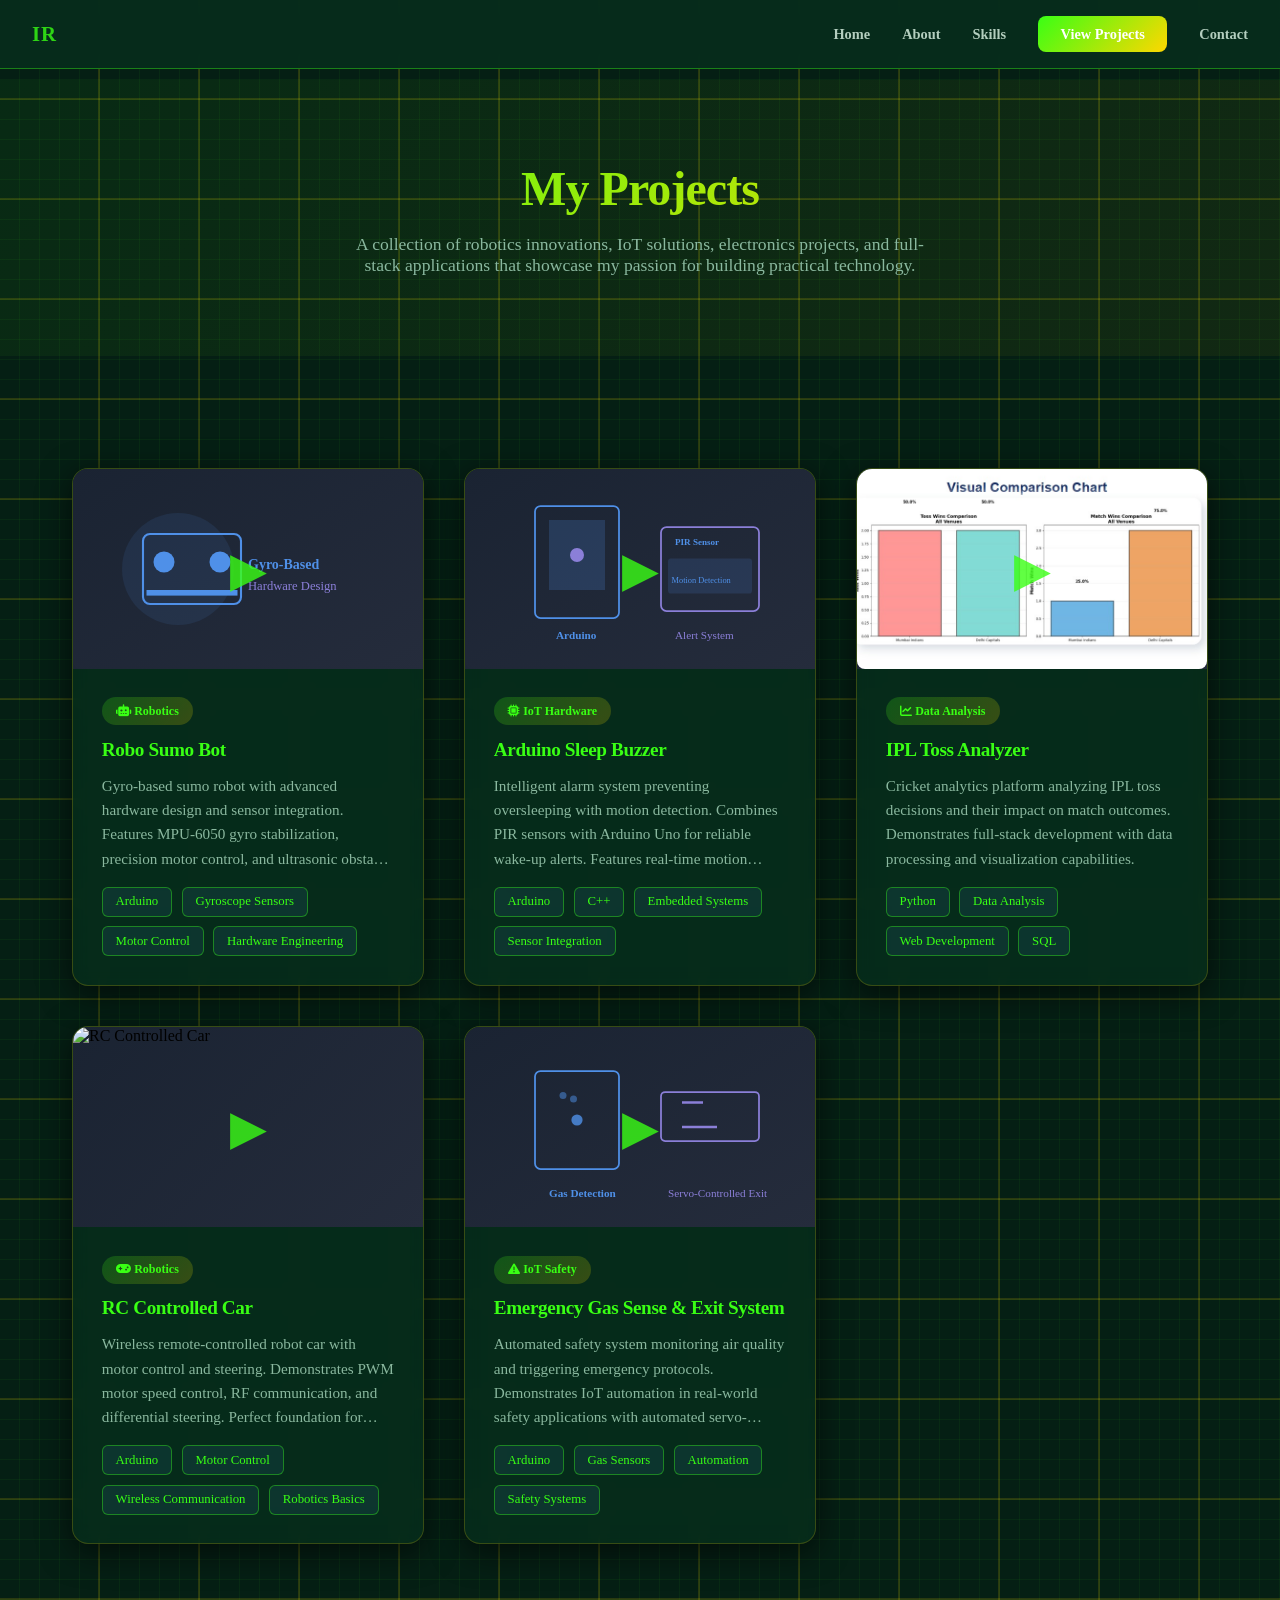
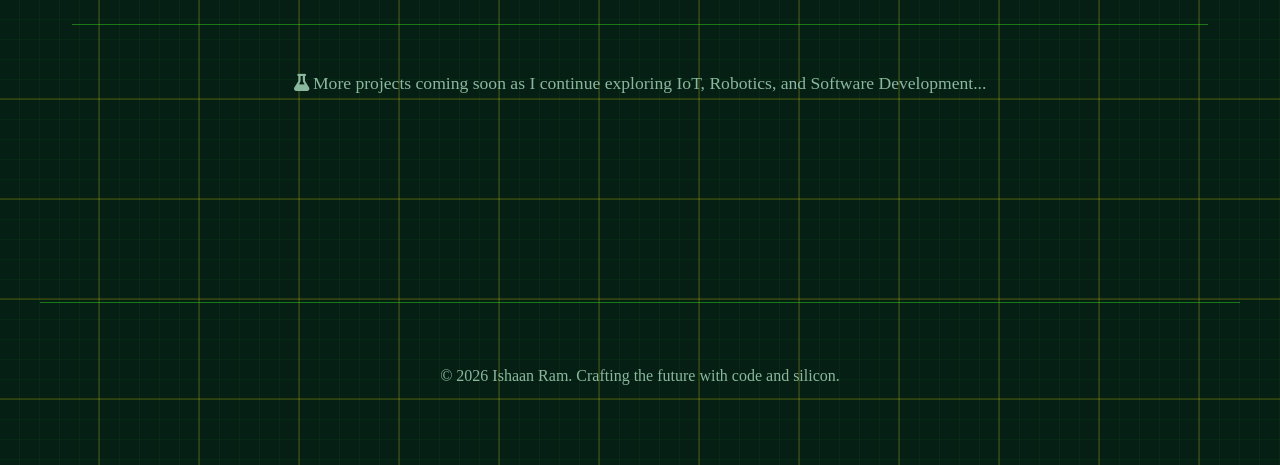
==== projects.html @ 1747445f "Update portfolio theme and skills section" ====
<!DOCTYPE html>
<html lang="en">

<head>
  <meta charset="UTF-8">
  <meta name="viewport" content="width=device-width, initial-scale=1.0">
  <title>Projects | Ishaan Ram</title>
  <link rel="stylesheet" href="style.css?v=7">
  <link rel="stylesheet" href="https://cdnjs.cloudflare.com/ajax/libs/font-awesome/6.4.0/css/all.min.css">
  <style>
    .projects-page-hero {
      text-align: center;
      padding: 5rem 2rem;
      background: linear-gradient(135deg, rgba(var(--accent-blue-rgb), 0.05), rgba(var(--accent-violet-rgb), 0.05));
      margin-top: 5rem;
    }

    .projects-page-hero h1 {
      font-size: 3rem;
      margin-bottom: 1rem;
      background: linear-gradient(135deg, var(--accent-blue), var(--accent-violet));
      -webkit-background-clip: text;
      -webkit-text-fill-color: transparent;
      background-clip: text;
    }

    .projects-page-hero p {
      font-size: 1.1rem;
      color: var(--text-secondary);
      max-width: 600px;
      margin: 0 auto;
    }

    .projects-section {
      padding: 4rem 2rem;
    }

    .projects-container {
      max-width: 1200px;
      margin: 0 auto;
    }

    .projects-grid {
      display: grid;
      grid-template-columns: repeat(auto-fit, minmax(320px, 1fr));
      gap: 2.5rem;
      margin-top: 3rem;
    }

    .project-card {
      padding: 0;
      overflow: hidden;
      display: flex;
      flex-direction: column;
      height: 100%;
      cursor: pointer;
      position: relative;
    }

    .project-card:hover {
      transform: translateY(-8px);
    }

    .project-media {
      width: 100%;
      height: 200px;
      background: linear-gradient(135deg, #1a2332, #252c3c);
      display: flex;
      align-items: center;
      justify-content: center;
      overflow: hidden;
      position: relative;
    }

    .project-media img {
      width: 100%;
      height: 100%;
      object-fit: cover;
    }

    .project-media video {
      width: 100%;
      height: 100%;
      object-fit: cover;
    }

    .project-overlay {
      position: absolute;
      top: 0;
      left: 0;
      right: 0;
      bottom: 0;
      background: rgba(0, 0, 0, 0.3);
      display: flex;
      align-items: center;
      justify-content: center;
      opacity: 0;
      transition: opacity 0.3s ease;
    }

    .project-card:hover .project-overlay {
      opacity: 1;
    }

    .project-overlay-text {
      color: white;
      font-weight: 600;
      display: flex;
      align-items: center;
      gap: 0.5rem;
      font-size: 0.9rem;
    }

    .project-info {
      padding: 1.8rem;
      flex: 1;
      display: flex;
      flex-direction: column;
    }

    .project-category {
      display: inline-block;
      background: linear-gradient(135deg, rgba(var(--accent-blue-rgb), 0.2), rgba(var(--accent-violet-rgb), 0.2));
      padding: 0.4rem 0.9rem;
      border-radius: 20px;
      font-size: 0.75rem;
      color: var(--accent-blue);
      margin-bottom: 0.8rem;
      font-weight: 600;
      width: fit-content;
    }

    .project-info h3 {
      color: var(--accent-blue);
      margin-bottom: 0.8rem;
      font-size: 1.2rem;
    }

    .project-description {
      flex: 1;
      margin-bottom: 1rem;
      color: var(--text-secondary);
      line-height: 1.6;
      font-size: 0.95rem;
      display: -webkit-box;
      -webkit-line-clamp: 4;
      -webkit-box-orient: vertical;
      overflow: hidden;
    }

    .skills-tags {
      display: flex;
      flex-wrap: wrap;
      gap: 0.6rem;
      margin-top: auto;
    }

    .skill-tag {
      background: rgba(79, 144, 232, 0.1);
      border: 1px solid var(--border-color);
      color: var(--accent-blue);
      padding: 0.4rem 0.8rem;
      border-radius: 6px;
      font-size: 0.8rem;
      font-weight: 500;
    }

    /* Modal Styles */
    .modal {
      display: none;
      position: fixed;
      z-index: 2000;
      left: 0;
      top: 0;
      width: 100%;
      height: 100%;
      background: rgba(0, 0, 0, 0.7);
      backdrop-filter: blur(5px);
      animation: fadeIn 0.3s ease;
    }

    .modal.active {
      display: flex;
      align-items: center;
      justify-content: center;
    }

    .modal-content {
      background: var(--card-bg);
      border: 1px solid var(--border-color);
      border-radius: 16px;
      max-width: 900px;
      max-height: 90vh;
      overflow-y: auto;
      width: 90%;
      padding: 2rem;
      position: relative;
      box-shadow: var(--shadow);
      animation: slideUp 0.3s ease;
    }

    .modal-close {
      position: absolute;
      top: 1.5rem;
      right: 1.5rem;
      background: rgba(79, 144, 232, 0.2);
      border: none;
      color: var(--accent-blue);
      font-size: 1.5rem;
      cursor: pointer;
      width: 40px;
      height: 40px;
      border-radius: 8px;
      display: flex;
      align-items: center;
      justify-content: center;
      transition: var(--transition);
    }

    .modal-close:hover {
      background: rgba(79, 144, 232, 0.4);
    }

    .modal-header {
      display: flex;
      align-items: center;
      gap: 1.5rem;
      margin-bottom: 2rem;
    }

    .modal-header-image {
      width: 120px;
      height: 120px;
      border-radius: 12px;
      overflow: hidden;
      flex-shrink: 0;
    }

    .modal-header-image img {
      width: 100%;
      height: 100%;
      object-fit: cover;
    }

    .modal-header-info h2 {
      margin: 0 0 0.5rem 0;
      font-size: 1.8rem;
    }

    .modal-category-full {
      display: inline-block;
      background: linear-gradient(135deg, rgba(var(--accent-blue-rgb), 0.3), rgba(var(--accent-violet-rgb), 0.3));
      padding: 0.5rem 1rem;
      border-radius: 20px;
      font-size: 0.85rem;
      color: var(--accent-blue);
      margin-bottom: 0.5rem;
      font-weight: 600;
    }

    .modal-details {
      margin-bottom: 2rem;
    }

    .modal-details h3 {
      color: var(--accent-blue);
      margin-bottom: 1rem;
      font-size: 1.2rem;
    }

    .modal-details p {
      line-height: 1.8;
      margin-bottom: 1rem;
    }

    .modal-features {
      background: rgba(79, 144, 232, 0.05);
      padding: 1.5rem;
      border-radius: 10px;
      border-left: 4px solid var(--accent-blue);
      margin-bottom: 1.5rem;
    }

    .modal-features h4 {
      color: var(--accent-blue);
      margin-bottom: 0.8rem;
      font-size: 1rem;
    }

    .modal-features ul {
      list-style: none;
      color: var(--text-secondary);
    }

    .modal-features li {
      padding: 0.4rem 0;
      display: flex;
      align-items: center;
      gap: 0.6rem;
    }

    .modal-features li:before {
      content: "▸";
      color: var(--accent-blue);
      font-weight: bold;
    }

    .modal-skills-full {
      display: flex;
      flex-wrap: wrap;
      gap: 0.8rem;
    }

    .skill-badge {
      background: linear-gradient(135deg, rgba(79, 144, 232, 0.15), rgba(139, 127, 216, 0.15));
      border: 1px solid var(--accent-blue);
      color: var(--accent-blue);
      padding: 0.6rem 1.2rem;
      border-radius: 20px;
      font-size: 0.9rem;
      font-weight: 600;
    }

    .modal-links {
      display: flex;
      gap: 1rem;
      flex-wrap: wrap;
      margin-top: 1.5rem;
    }

    .modal-link-btn {
      display: inline-flex;
      align-items: center;
      gap: 0.6rem;
      background: linear-gradient(135deg, var(--accent-blue), var(--accent-violet));
      color: white;
      padding: 0.8rem 1.6rem;
      border-radius: 8px;
      text-decoration: none;
      font-weight: 600;
      transition: var(--transition);
      border: none;
      cursor: pointer;
    }

    .modal-link-btn:hover {
      transform: translateY(-2px);
      box-shadow: 0 6px 25px rgba(79, 144, 232, 0.35);
    }

    .modal-link-btn.secondary {
      background: transparent;
      border: 2px solid var(--accent-blue);
      color: var(--accent-blue);
    }

    @keyframes fadeIn {
      from {
        opacity: 0;
      }

      to {
        opacity: 1;
      }
    }

    @keyframes slideUp {
      from {
        opacity: 0;
        transform: translateY(50px);
      }

      to {
        opacity: 1;
        transform: translateY(0);
      }
    }

    @media (max-width: 768px) {
      .projects-page-hero h1 {
        font-size: 2rem;
      }

      .projects-grid {
        grid-template-columns: 1fr;
      }

      .project-media {
        height: 180px;
      }

      .modal-content {
        width: 95%;
        padding: 1.5rem;
      }

      .modal-header {
        flex-direction: column;
        text-align: center;
      }

      .modal-header-image {
        width: 100px;
        height: 100px;
      }
    }
  </style>
</head>

<body>
  <nav>
    <a href="index.html" class="nav-logo">IR</a>
    <div class="nav-links">
      <a href="index.html">Home</a>
      <a href="index.html#about-me">About</a>
      <a href="index.html#education-skills">Skills</a>
      <a href="projects.html" class="nav-projects-btn">View Projects</a>
      <a href="index.html#contact">Contact</a>
    </div>
  </nav>

  <!-- Projects Hero Section -->
  <div class="projects-page-hero">
    <h1>My Projects</h1>
    <p>A collection of robotics innovations, IoT solutions, electronics projects, and full-stack applications that
      showcase
      my passion for building practical technology.</p>
  </div>

  <!-- Main Projects Section -->
  <section class="projects-section">
    <div class="projects-container">
      <div class="projects-grid">
        <!-- Project 1: Robo Sumo Bot -->
        <div class="card project-card" onclick="openModal(0)">
          <div class="project-media">
            <img
              src="data:image/svg+xml,%3Csvg xmlns='http://www.w3.org/2000/svg' viewBox='0 0 500 300'%3E%3Cdefs%3E%3ClinearGradient id='grad1' x1='0%25' y1='0%25' x2='100%25' y2='100%25'%3E%3Cstop offset='0%25' style='stop-color:%231a2332;stop-opacity:1' /%3E%3Cstop offset='100%25' style='stop-color:%23252c3c;stop-opacity:1' /%3E%3C/linearGradient%3E%3C/defs%3E%3Crect width='500' height='300' fill='url(%23grad1)'/%3E%3Ccircle cx='150' cy='150' r='80' fill='%234f90e8' opacity='0.1'/%3E%3Crect x='100' y='100' width='140' height='100' fill='none' stroke='%234f90e8' stroke-width='3' rx='10'/%3E%3Ccircle cx='130' cy='140' r='15' fill='%234f90e8'/%3E%3Ccircle cx='210' cy='140' r='15' fill='%234f90e8'/%3E%3Crect x='105' y='180' width='130' height='8' fill='%234f90e8'/%3E%3Ctext x='250' y='150' font-size='20' fill='%234f90e8' font-weight='bold'%3EGyro-Based%3C/text%3E%3Ctext x='250' y='180' font-size='18' fill='%238b7fd8'%3EHardware Design%3C/text%3E%3C/svg%3E"
              alt="Robo Sumo Bot">
            <div class="project-overlay">
              <div class="project-overlay-text">
                <i class="fa-solid fa-click"></i> Click to see details
              </div>
            </div>
          </div>
          <div class="project-info">
            <span class="project-category"><i class="fa-solid fa-robot"></i> Robotics</span>
            <h3>Robo Sumo Bot</h3>
            <p class="project-description">Gyro-based sumo robot with advanced hardware design and sensor integration.
              Features MPU-6050 gyro stabilization, precision motor control, and ultrasonic obstacle detection for
              competitive
              sumo performance.</p>
            <div class="skills-tags">
              <span class="skill-tag">Arduino</span>
              <span class="skill-tag">Gyroscope Sensors</span>
              <span class="skill-tag">Motor Control</span>
              <span class="skill-tag">Hardware Engineering</span>
            </div>
          </div>
        </div>

        <!-- Project 2: Arduino Sleep Buzzer -->
        <div class="card project-card" onclick="openModal(1)">
          <div class="project-media">
            <img
              src="data:image/svg+xml,%3Csvg xmlns='http://www.w3.org/2000/svg' viewBox='0 0 500 300'%3E%3Cdefs%3E%3ClinearGradient id='grad3m' x1='0%25' y1='0%25' x2='100%25' y2='100%25'%3E%3Cstop offset='0%25' style='stop-color:%231a2332;stop-opacity:1' /%3E%3Cstop offset='100%25' style='stop-color:%23252c3c;stop-opacity:1' /%3E%3C/linearGradient%3E%3C/defs%3E%3Crect width='500' height='300' fill='url(%23grad3m)'/%3E%3Crect x='100' y='60' width='120' height='160' fill='none' stroke='%234f90e8' stroke-width='2.5' rx='8'/%3E%3Crect x='120' y='80' width='80' height='100' fill='%234f90e8' opacity='0.2'/%3E%3Ccircle cx='160' cy='130' r='10' fill='%238b7fd8'/%3E%3Crect x='280' y='90' width='140' height='120' fill='none' stroke='%238b7fd8' stroke-width='2.5' rx='8'/%3E%3Ctext x='300' y='115' font-size='13' fill='%234f90e8' font-weight='bold'%3EPIR Sensor%3C/text%3E%3Crect x='290' y='135' width='120' height='50' fill='%234f90e8' opacity='0.15' rx='4'/%3E%3Ctext x='295' y='170' font-size='12' fill='%234f90e8'%3EMotion Detection%3C/text%3E%3Ctext x='130' y='250' font-size='16' fill='%234f90e8' font-weight='bold'%3EArduino%3C/text%3E%3Ctext x='300' y='250' font-size='16' fill='%238b7fd8'%3EAlert System%3C/text%3E%3C/svg%3E"
              alt="Arduino Sleep Buzzer">
            <div class="project-overlay">
              <div class="project-overlay-text">
                <i class="fa-solid fa-click"></i> Click to see details
              </div>
            </div>
          </div>
          <div class="project-info">
            <span class="project-category"><i class="fa-solid fa-microchip"></i> IoT Hardware</span>
            <h3>Arduino Sleep Buzzer</h3>
            <p class="project-description">Intelligent alarm system preventing oversleeping with motion detection.
              Combines PIR sensors with Arduino Uno for reliable wake-up alerts. Features real-time motion sensing and
              multi-tone buzzer control.</p>
            <div class="skills-tags">
              <span class="skill-tag">Arduino</span>
              <span class="skill-tag">C++</span>
              <span class="skill-tag">Embedded Systems</span>
              <span class="skill-tag">Sensor Integration</span>
            </div>
          </div>
        </div>

        <!-- Project 3: IPL Toss Analyzer -->
        <div class="card project-card" onclick="openModal(2)">
          <div class="project-media">
            <img src="ipl  (3).jpeg" alt="IPL Toss Analyzer">
            <div class="project-overlay">
              <div class="project-overlay-text">
                <i class="fa-solid fa-click"></i> Click to see details
              </div>
            </div>
          </div>
          <div class="project-info">
            <span class="project-category"><i class="fa-solid fa-chart-line"></i> Data Analysis</span>
            <h3>IPL Toss Analyzer</h3>
            <p class="project-description">Cricket analytics platform analyzing IPL toss decisions and their impact on
              match
              outcomes.
              Demonstrates full-stack development with data processing and visualization capabilities.</p>
            <div class="skills-tags">
              <span class="skill-tag">Python</span>
              <span class="skill-tag">Data Analysis</span>
              <span class="skill-tag">Web Development</span>
              <span class="skill-tag">SQL</span>
            </div>
          </div>
        </div>

        <!-- Project 4: RC Controlled Car -->
        <div class="card project-card" onclick="openModal(3)">
          <div class="project-media">
            <img
              src="data:image/svg+xml,%3Csvg xmlns='http://www.w3.org/2000/svg' viewBox='0 0 500 300'%3E%3Cdefs%3E%3ClinearGradient id='grad4m' x1='0%25' y1='0%25' x2='100%25' y2='100%25'%3E%3Cstop offset='0%25' style='stop-color:%231a2332;stop-opacity:1' /%3E%3Cstop offset='100%25' style='stop-color:%23252c3c;stop-opacity:1' /%3E%3C/linearGradient%3E%3C/defs%3E%3Crect width='500' height='300' fill='url(%23grad4m)'/%3E%3Crect x='100' y='80' width='250' height='130' fill='none' stroke='%234f90e8' stroke-width='3' rx='12'/%3E%3Ccircle cx='150' cy='160' r='20' fill='%238b7fd8' opacity='0.7'/%3E%3Ccircle cx='280' cy='160' r='20' fill='%234f90e8' opacity='0.7'/%3E%3Crect x='125' y='105' width='150' height='40' fill='%234f90e8' opacity='0.2' rx='6'/%3E%3Cpath d='M 175 40 L 185 60 L 165 60 Z' fill='%234f90e8'/%3E%3Ctext x='110' y='250' font-size='18' fill='%234f90e8' font-weight='bold'%3EMotor Control%3C/text%3E%3Ctext x='280' y='250' font-size='18' fill='%238b7fd8'%3E%26 Steering%3C/text%3E%3C/svg%3E"
              alt="RC Controlled Car">
            <div class="project-overlay">
              <div class="project-overlay-text">
                <i class="fa-solid fa-click"></i> Click to see details
              </div>
            </div>
          </div>
          <div class="project-info">
            <span class="project-category"><i class="fa-solid fa-gamepad"></i> Robotics</span>
            <h3>RC Controlled Car</h3>
            <p class="project-description">Wireless remote-controlled robot car with motor control and steering.
              Demonstrates PWM motor speed control, RF communication, and differential steering. Perfect foundation for
              robotics learning and experimentation.</p>
            <div class="skills-tags">
              <span class="skill-tag">Arduino</span>
              <span class="skill-tag">Motor Control</span>
              <span class="skill-tag">Wireless Communication</span>
              <span class="skill-tag">Robotics Basics</span>
            </div>
          </div>
        </div>

        <!-- Project 5: Emergency Gas Sense & Exit System -->
        <div class="card project-card" onclick="openModal(4)">
          <div class="project-media">
            <img
              src="data:image/svg+xml,%3Csvg xmlns='http://www.w3.org/2000/svg' viewBox='0 0 500 300'%3E%3Cdefs%3E%3ClinearGradient id='grad5m' x1='0%25' y1='0%25' x2='100%25' y2='100%25'%3E%3Cstop offset='0%25' style='stop-color:%231a2332;stop-opacity:1' /%3E%3Cstop offset='100%25' style='stop-color:%23252c3c;stop-opacity:1' /%3E%3C/linearGradient%3E%3C/defs%3E%3Crect width='500' height='300' fill='url(%23grad5m)'/%3E%3Crect x='100' y='70' width='120' height='140' fill='none' stroke='%234f90e8' stroke-width='2.5' rx='8'/%3E%3Ccircle cx='160' cy='140' r='8' fill='%234f90e8' opacity='0.8'/%3E%3Ccircle cx='140' cy='105' r='5' fill='%234f90e8' opacity='0.5'/%3E%3Ccircle cx='155' cy='110' r='5' fill='%234f90e8' opacity='0.5'/%3E%3Crect x='280' y='100' width='140' height='70' fill='none' stroke='%238b7fd8' stroke-width='2.5' rx='6'/%3E%3Cline x1='310' y1='115' x2='340' y2='115' stroke='%238b7fd8' stroke-width='3.5'/%3E%3Cline x1='310' y1='150' x2='360' y2='150' stroke='%238b7fd8' stroke-width='3.5'/%3E%3Ctext x='120' y='250' font-size='16' fill='%234f90e8' font-weight='bold'%3EGas Detection%3C/text%3E%3Ctext x='290' y='250' font-size='16' fill='%238b7fd8'%3EServo-Controlled Exit%3C/text%3E%3C/svg%3E"
              alt="Emergency Gas Sense & Exit System">
            <div class="project-overlay">
              <div class="project-overlay-text">
                <i class="fa-solid fa-click"></i> Click to see details
              </div>
            </div>
          </div>
          <div class="project-info">
            <span class="project-category"><i class="fa-solid fa-triangle-exclamation"></i> IoT Safety</span>
            <h3>Emergency Gas Sense & Exit System</h3>
            <p class="project-description">Automated safety system monitoring air quality and triggering emergency
              protocols.
              Demonstrates IoT automation in real-world safety applications with automated servo-controlled emergency
              exits.
            </p>
            <div class="skills-tags">
              <span class="skill-tag">Arduino</span>
              <span class="skill-tag">Gas Sensors</span>
              <span class="skill-tag">Automation</span>
              <span class="skill-tag">Safety Systems</span>
            </div>
          </div>
        </div>
      </div>

      <!-- More Projects Coming Soon -->
      <div style="text-align: center; margin-top: 5rem; padding: 3rem; border-top: 1px solid var(--border-color);">
        <p style="color: var(--text-secondary); font-size: 1.1rem;">
          <i class="fa-solid fa-flask"></i> More projects coming soon as I continue exploring IoT, Robotics, and
          Software
          Development...
        </p>
      </div>
    </div>
  </section>

  <!-- Project Details Modal -->
  <div id="projectModal" class="modal">
    <div class="modal-content">
      <button class="modal-close" onclick="closeModal()">&times;</button>
      <div id="modalBody"></div>
    </div>
  </div>

  <!-- Footer -->
  <footer>
    <p>&copy; 2026 Ishaan Ram. Crafting the future with code and silicon.</p>
  </footer>

  <script>
    const projectsData = [
      {
        id: 0,
        title: "Robo Sumo Bot",
        category: "Advanced Robotics - Hardware Design",
        image: "robosumo.mp4",
        previewImage: "data:image/svg+xml,%3Csvg xmlns='http://www.w3.org/2000/svg' viewBox='0 0 500 300'%3E%3Cdefs%3E%3ClinearGradient id='grad1' x1='0%25' y1='0%25' x2='100%25' y2='100%25'%3E%3Cstop offset='0%25' style='stop-color:%231a2332;stop-opacity:1' /%3E%3Cstop offset='100%25' style='stop-color:%23252c3c;stop-opacity:1' /%3E%3C/linearGradient%3E%3C/defs%3E%3Crect width='500' height='300' fill='url(%23grad1)'/%3E%3Ccircle cx='150' cy='150' r='80' fill='%234f90e8' opacity='0.1'/%3E%3Crect x='100' y='100' width='140' height='100' fill='none' stroke='%234f90e8' stroke-width='3' rx='10'/%3E%3Ccircle cx='130' cy='140' r='15' fill='%234f90e8'/%3E%3Ccircle cx='210' cy='140' r='15' fill='%234f90e8'/%3E%3Crect x='105' y='180' width='130' height='8' fill='%234f90e8'/%3E%3Ctext x='250' y='150' font-size='20' fill='%234f90e8' font-weight='bold'%3EGyro-Based%3C/text%3E%3Ctext x='250' y='180' font-size='18' fill='%238b7fd8'%3EHardware Design%3C/text%3E%3C/svg%3E",
        shortDesc: "Gyro-based sumo robot with advanced hardware design and sensor integration.",
        longDesc: "A specialized robotics hardware project featuring a gyroscope-stabilized sumo-style fighting robot. This advanced hardware design focuses on balance, structural integrity, and sensor integration for autonomous competitive sumo performance. The project demonstrates expertise in mechanical design, sensor calibration, and robotics hardware engineering.",
        details: [
          "Gyroscope-Based Stabilization: Uses MPU-6050 gyro sensor for real-time balance and orientation control",
          "Advanced Motor Control: Precision motor drivers for synchronized movement with gyro feedback",
          "Sensor Integration: Ultrasonic and infrared sensors for obstacle detection and opponent tracking",
          "Mechanical Design: Custom-built chassis optimized for sumo arena performance and durability"
        ],
        skills: ["Arduino", "Gyroscope Sensors", "Motor Control", "Mechanical Design", "Hardware Engineering", "Sensor Calibration", "Robotics"],
        github: "https://github.com/Ishaan2008-op/hardware-miniprojects",
        techStack: "Arduino • MPU-6050 Gyro • DC Motors • Custom Chassis • Sensor Suite"
      },
      {
        id: 1,
        title: "Arduino Sleep Buzzer",
        category: "IoT Hardware & Embedded Systems",
        image: "buzzer.mp4",
        previewImage: "data:image/svg+xml,%3Csvg xmlns='http://www.w3.org/2000/svg' viewBox='0 0 500 300'%3E%3Cdefs%3E%3ClinearGradient id='grad3m' x1='0%25' y1='0%25' x2='100%25' y2='100%25'%3E%3Cstop offset='0%25' style='stop-color:%231a2332;stop-opacity:1' /%3E%3Cstop offset='100%25' style='stop-color:%23252c3c;stop-opacity:1' /%3E%3C/linearGradient%3E%3C/defs%3E%3Crect width='500' height='300' fill='url(%23grad3m)'/%3E%3Crect x='100' y='60' width='120' height='160' fill='none' stroke='%234f90e8' stroke-width='2.5' rx='8'/%3E%3Crect x='120' y='80' width='80' height='100' fill='%234f90e8' opacity='0.2'/%3E%3Ccircle cx='160' cy='130' r='10' fill='%238b7fd8'/%3E%3Crect x='280' y='90' width='140' height='120' fill='none' stroke='%238b7fd8' stroke-width='2.5' rx='8'/%3E%3Ctext x='300' y='115' font-size='13' fill='%234f90e8' font-weight='bold'%3EPIR Sensor%3C/text%3E%3Crect x='290' y='135' width='120' height='50' fill='%234f90e8' opacity='0.15' rx='4'/%3E%3Ctext x='295' y='170' font-size='12' fill='%234f90e8'%3EMotion Detection%3C/text%3E%3Ctext x='130' y='250' font-size='16' fill='%234f90e8' font-weight='bold'%3EArduino%3C/text%3E%3Ctext x='300' y='250' font-size='16' fill='%238b7fd8'%3EAlert System%3C/text%3E%3C/svg%3E",
        shortDesc: "Intelligent alarm system preventing oversleeping with motion detection.",
        longDesc: "An innovative IoT project combining Arduino microcontrollers with motion sensors to create an intelligent alarm system. The device automatically triggers alerts when motion is detected, preventing accidental oversleeping with reliable hardware integration.",
        details: [
          "PIR Motion Sensor Integration: Detects body movement to trigger alarm mechanisms",
          "Arduino Uno Programming: Complete firmware in C++ for sensor polling and response logic",
          "Active Buzzer Control: Multi-tone alert system with adjustable frequency and duration",
          "Real-Time Response: Instant triggering with minimal latency for reliable wake-up alerts"
        ],
        skills: ["Arduino", "C++", "Embedded Systems", "Sensor Integration", "Hardware Programming", "IoT Concepts", "Circuit Design"],
        github: "https://github.com/Ishaan2008-op/hardware-miniprojects",
        techStack: "Arduino Uno • PIR Sensors • Active Buzzer • Wiring Diagrams"
      },
      {
        id: 2,
        title: "IPL Toss Analyzer",
        category: "Data Analysis & Full-Stack",
        image: "ipl  (3).jpeg",
        previewImage: "ipl  (3).jpeg",
        shortDesc: "Cricket analytics platform analyzing IPL toss decisions and their impact on match outcomes.",
        longDesc: "A full-stack data analysis project built with Python and web technologies. This application analyzes historical IPL toss data to identify patterns and correlations with match outcomes. Features interactive visualizations, statistical analysis, and predictive insights into toss winning strategies.",
        details: [
          "Data Collection: Scraped and compiled historical IPL toss and match outcome data",
          "Statistical Analysis: Python-based analysis using pandas and numpy for pattern identification",
          "Web Dashboard: Interactive frontend for data visualization and trend analysis",
          "Predictive Insights: Machine learning models to forecast toss decision impacts"
        ],
        skills: ["Python", "Data Analysis", "Web Development", "HTML/CSS", "JavaScript", "SQL", "Statistics"],
        github: "https://github.com/Ishaan2008-op/ipl-toss-analyzer",
        techStack: "Python • Pandas • HTML5 • CSS3 • JavaScript • SQLite"
      },
      {
        id: 3,
        title: "RC Controlled Car",
        category: "Robotics Fundamentals",
        image: "rc car.mp4",
        previewImage: "data:image/svg+xml,%3Csvg xmlns='http://www.w3.org/2000/svg' viewBox='0 0 500 300'%3E%3Cdefs%3E%3ClinearGradient id='grad4m' x1='0%25' y1='0%25' x2='100%25' y2='100%25'%3E%3Cstop offset='0%25' style='stop-color:%231a2332;stop-opacity:1' /%3E%3Cstop offset='100%25' style='stop-color:%23252c3c;stop-opacity:1' /%3E%3C/linearGradient%3E%3C/defs%3E%3Crect width='500' height='300' fill='url(%23grad4m)'/%3E%3Crect x='100' y='80' width='250' height='130' fill='none' stroke='%234f90e8' stroke-width='3' rx='12'/%3E%3Ccircle cx='150' cy='160' r='20' fill='%238b7fd8' opacity='0.7'/%3E%3Ccircle cx='280' cy='160' r='20' fill='%234f90e8' opacity='0.7'/%3E%3Crect x='125' y='105' width='150' height='40' fill='%234f90e8' opacity='0.2' rx='6'/%3E%3Cpath d='M 175 40 L 185 60 L 165 60 Z' fill='%234f90e8'/%3E%3Ctext x='110' y='250' font-size='18' fill='%234f90e8' font-weight='bold'%3EMotor Control%3C/text%3E%3Ctext x='280' y='250' font-size='18' fill='%238b7fd8'%3E%26 Steering%3C/text%3E%3C/svg%3E",
        shortDesc: "Wireless remote-controlled robot car with motor control and steering.",
        longDesc: "A foundational robotics project designed to teach core principles of robot design and control. This RC car demonstrates wireless communication, motor speed control, and directional steering - essential concepts for robotics development.",
        details: [
          "Motor Control Fundamentals: Speed variation using PWM (Pulse Width Modulation) techniques",
          "Wireless Communication: RF remote control for real-time command transmission",
          "Directional Steering: Differential motor speeds for turning and navigation",
          "Learning Platform: Perfect introduction to robotics for beginners and hobbyists"
        ],
        skills: ["Arduino", "Motor Control", "C++", "Wireless Communication", "Mechanical Assembly", "Robotics Basics"],
        github: "https://github.com/Ishaan2008-op/hardware-miniprojects",
        techStack: "Arduino • DC Motors • RF Transceiver • Chassis & Wheels"
      },
      {
        id: 4,
        title: "Emergency Gas Sense & Exit System",
        category: "IoT Safety Applications",
        image: "basic working gas sense and exit.mp4",
        previewImage: "data:image/svg+xml,%3Csvg xmlns='http://www.w3.org/2000/svg' viewBox='0 0 500 300'%3E%3Cdefs%3E%3ClinearGradient id='grad5m' x1='0%25' y1='0%25' x2='100%25' y2='100%25'%3E%3Cstop offset='0%25' style='stop-color:%231a2332;stop-opacity:1' /%3E%3Cstop offset='100%25' style='stop-color:%23252c3c;stop-opacity:1' /%3E%3C/linearGradient%3E%3C/defs%3E%3Crect width='500' height='300' fill='url(%23grad5m)'/%3E%3Crect x='100' y='70' width='120' height='140' fill='none' stroke='%234f90e8' stroke-width='2.5' rx='8'/%3E%3Ccircle cx='160' cy='140' r='8' fill='%234f90e8' opacity='0.8'/%3E%3Ccircle cx='140' cy='105' r='5' fill='%234f90e8' opacity='0.5'/%3E%3Ccircle cx='155' cy='110' r='5' fill='%234f90e8' opacity='0.5'/%3E%3Crect x='280' y='100' width='140' height='70' fill='none' stroke='%238b7fd8' stroke-width='2.5' rx='6'/%3E%3Cline x1='310' y1='115' x2='340' y2='115' stroke='%238b7fd8' stroke-width='3.5'/%3E%3Cline x1='310' y1='150' x2='360' y2='150' stroke='%238b7fd8' stroke-width='3.5'/%3E%3Ctext x='120' y='250' font-size='16' fill='%234f90e8' font-weight='bold'%3EGas Detection%3C/text%3E%3Ctext x='290' y='250' font-size='16' fill='%238b7fd8'%3EServo-Controlled Exit%3C/text%3E%3C/svg%3E",
        shortDesc: "Automated emergency exit triggered by gas level detection.",
        longDesc: "A sophisticated IoT safety system that monitors air quality in real-time and automatically activates emergency protocols. When gas PPM values exceed safe thresholds, a servo motor opens an emergency exit, demonstrating practical IoT automation in critical safety applications.",
        details: [
          "Gas Sensor Integration: MQ-series gas sensor for continuous PPM monitoring",
          "Threshold-Based Automation: Automatic trigger when dangerous levels detected",
          "Servo Motor Control: Precise gate/door control for emergency exit operation",
          "Real-World Application: Safety-critical system design principles demonstrated"
        ],
        skills: ["Arduino", "Gas Sensors", "Servo Motors", "C++", "Automation", "Safety Systems", "IoT Design"],
        github: "https://github.com/Ishaan2008-op/hardware-miniprojects",
        techStack: "Arduino • MQ Gas Sensor • Servo Motor • Safety Standards"
      }
    ];

    function openModal(projectIndex) {
      const project = projectsData[projectIndex];
      const modalBody = document.getElementById('modalBody');

      let detailsHTML = project.details.map(detail => `<li>${detail}</li>`).join('');
      let skillsHTML = project.skills.map(skill => `<span class="skill-badge">${skill}</span>`).join('');

      // Check if the image is actually a video file
      const isVideo = project.image && (project.image.endsWith('.mp4') || project.image.endsWith('.webm'));

      let mediaHTML = '';
      if (isVideo) {
        mediaHTML = `
     <div class="modal-header-image" style="background: #000; border-radius: 8px; overflow: hidden; display: flex; align-items: center; justify-content: center;">
      <video controls controlsList="nodownload" style="width: 100%; height: auto; max-height: 500px; border-radius: 8px; display: block;" preload="metadata">
       <source src="${project.image}" type="video/mp4">
       <p>Your browser does not support the video tag. Please try a different browser or download the video directly.</p>
      </video>
     </div>
    `;
      } else {
        mediaHTML = `<div class="modal-header-image">
      <img src="${project.image}" alt="${project.title}" style="border-radius: 8px;">
     </div>`;
      }

      modalBody.innerHTML = `
        <div class="modal-header">
          ${mediaHTML}
          <div class="modal-header-info">
            <div class="modal-category-full">
              <i class="fa-solid fa-star"></i> ${project.category}
            </div>
            <h2>${project.title}</h2>
            <p style="color: var(--text-secondary); margin-top: 0.5rem;">${project.shortDesc}</p>
          </div>
        </div>

        <div class="modal-details">
          <h3><i class="fa-solid fa-info-circle"></i> Project Overview</h3>
          <p>${project.longDesc}</p>
        </div>

        <div class="modal-features">
          <h4><i class="fa-solid fa-list-check"></i> Key Features & Implementation</h4>
          <ul>
            ${detailsHTML}
          </ul>
        </div>

        <div class="modal-details">
          <h4><i class="fa-solid fa-wrench"></i> Tech Stack</h4>
          <p style="color: var(--accent-blue); font-weight: 600; background: rgba(79, 144, 232, 0.05); padding: 1rem; border-radius: 8px;">
            ${project.techStack}
          </p>
        </div>

        <div class="modal-details">
          <h4><i class="fa-solid fa-code"></i> Skills Demonstrated</h4>
          <div class="modal-skills-full">
            ${skillsHTML}
          </div>
        </div>

        <div class="modal-links">
          ${project.github !== '#' ? `<a href="${project.github}" target="_blank" class="modal-link-btn">
            <i class="fa-brands fa-github"></i> View on GitHub
          </a>` : ''}
          <button class="modal-link-btn secondary" onclick="closeModal()">
            <i class="fa-solid fa-arrow-left"></i> Back to Projects
          </button>
        </div>
      `;

      document.getElementById('projectModal').classList.add('active');
      document.body.style.overflow = 'hidden';
    }

    function closeModal() {
      document.getElementById('projectModal').classList.remove('active');
      document.body.style.overflow = 'auto';
    }

    // Close modal when clicking outside
    document.getElementById('projectModal').addEventListener('click', function (event) {
      if (event.target === this) {
        closeModal();
      }
    });

    // Close modal with Escape key
    document.addEventListener('keydown', function (event) {
      if (event.key === 'Escape') {
        closeModal();
      }
    });
  </script>
</body>


</html>
---- style.css ----
/* 
  Nike-Inspired Portfolio Design System
  Color Palette: Pure black background, white text, neon lime green accents
*/

@import url('https://fonts.googleapis.com/css2?family=Outfit:wght@300;400;600;700&display=swap');

:root {
    --bg-color: #051f14;
    --card-bg: rgba(7, 45, 28, 0.85);
    --text-primary: #e0f8e9;
    --text-secondary: #8ab89f;
    --accent-blue: #39ff14;
    --accent-violet: #ffd700;
    --border-color: rgba(57, 255, 20, 0.4);
    --glass-border: rgba(255, 215, 0, 0.2);
    --shadow: 0 8px 32px rgba(0, 0, 0, 0.6);
    --transition: all 0.3s cubic-bezier(0.4, 0, 0.2, 1);
    --accent-blue-rgb: 57, 255, 20;
    --accent-violet-rgb: 255, 215, 0;
}

* {
    margin: 0;
    padding: 0;
    box-sizing: border-box;
}

html {
    scroll-behavior: smooth;
}

body {
    background-color: var(--bg-color);
    background-image:
        linear-gradient(rgba(255, 215, 0, 0.15) 2px, transparent 2px),
        linear-gradient(90deg, rgba(255, 215, 0, 0.15) 2px, transparent 2px),
        linear-gradient(rgba(57, 255, 20, 0.05) 1px, transparent 1px),
        linear-gradient(90deg, rgba(57, 255, 20, 0.05) 1px, transparent 1px);
    background-size: 100px 100px, 100px 100px, 20px 20px, 20px 20px;
    background-position: -2px -2px, -2px -2px, -1px -1px, -1px -1px;
    overflow-x: hidden;
}

/* Typography */
h1,
h2,
h3 {
    letter-spacing: -0.02em;
    line-height: 1.2;
    margin-bottom: 1rem;
    color: #ffffff;
}

h1 {
    font-size: 3.5rem;
    font-weight: 700;
    margin-bottom: 1rem;

}

h2 {
    font-size: 2.2rem;
    margin-bottom: 1.5rem;
    position: relative;
    padding-bottom: 10px;
}

h2::after {
    content: '';
    position: absolute;
    left: 0;
    bottom: 0;
    width: 60px;
    height: 4px;
    background: linear-gradient(90deg, var(--accent-blue), var(--accent-violet));
    border-radius: 2px;
}

p {
    color: var(--text-secondary);
    margin-bottom: 1rem;
}

/* Layout Containers */
header,
section,
footer {
    max-width: 1200px;
    margin: 0 auto;
    padding: 2rem;
}

section {
    padding: 5rem 2rem;
}

/* Glassmorphism Components */
.card {
    background: var(--card-bg);
    backdrop-filter: blur(8px);
    -webkit-backdrop-filter: blur(8px);
    border: 1px solid var(--glass-border);
    border-radius: 16px;
    box-shadow: var(--shadow);
    transition: var(--transition);
}

.card:hover {
    transform: translateY(-5px);
    border-color: var(--accent-blue);
}

/* Navigation */
nav {
    position: fixed;
    top: 0;
    left: 0;
    right: 0;
    z-index: 1000;
    background: rgba(7, 45, 28, 0.95);
    backdrop-filter: blur(12px);
    border-bottom: 1px solid var(--border-color);
    display: flex;
    justify-content: space-between;
    align-items: center;
    padding: 1rem 2rem;
    gap: 2rem;
}

.nav-logo {
    font-weight: 700;
    font-size: 1.3rem;
    color: var(--accent-blue);
    text-decoration: none;
    letter-spacing: 1px;
}

.nav-links {
    display: flex;
    gap: 2rem;
    align-items: center;
}

nav a {
    color: var(--text-primary);
    text-decoration: none;
    font-weight: 600;
    font-size: 0.9rem;
    transition: var(--transition);
    opacity: 0.8;
}

nav a:hover {
    color: var(--accent-blue);
    opacity: 1;
}

.nav-projects-btn {
    background: linear-gradient(135deg, var(--accent-blue), var(--accent-violet));
    padding: 0.6rem 1.4rem;
    border-radius: 8px;
    opacity: 1;
    color: white !important;
}

.nav-projects-btn:hover {
    transform: translateY(-2px);
    box-shadow: none;
}

/* Hero Section */
.hero {
    min-height: 100vh;
    display: flex;
    align-items: center;
    justify-content: space-between;
    gap: 4rem;
}

.hero-content {
    flex: 1;
}

.hero-image {
    flex: 1;
    display: flex;
    justify-content: center;
    position: relative;
    z-index: 2;
    /* Ensure it stays above the 3D background */
}

/* Floating animation for the image */
@keyframes float {
    0% {
        transform: translateY(0) rotate(3deg);
    }

    50% {
        transform: translateY(-15px) rotate(2deg);
    }

    100% {
        transform: translateY(0) rotate(3deg);
    }
}

.hero-image img {
    width: 320px;
    height: 320px;
    border-radius: 40px;
    object-fit: cover;
    border: 2px solid var(--accent-blue);
    box-shadow: none;
    padding: 10px;
    background: var(--card-bg);
    backdrop-filter: blur(10px);
    animation: float 5s ease-in-out infinite;
    transition: var(--transition);
}

.hero-image img:hover {
    transform: scale(1.05) rotate(0deg) !important;
    animation-play-state: paused;
    box-shadow: none;
    border-color: var(--accent-violet);
}

/* Skills/Education */
.skills-grid {
    display: grid;
    grid-template-columns: repeat(auto-fit, minmax(280px, 1fr));
    gap: 1.5rem;
}

.skill-item {
    padding: 1.5rem;
}

.skill-item h3 {
    color: var(--accent-blue);
    margin-bottom: 0.5rem;
}

/* Project Gallery */
.projects-grid {
    display: grid;
    grid-template-columns: repeat(auto-fit, minmax(320px, 1fr));
    gap: 2rem;
}

.project-card {
    padding: 0;
    overflow: hidden;
}

.project-media {
    width: 100%;
    height: 200px;
    background: #000;
    display: flex;
    align-items: center;
    justify-content: center;
    position: relative;
}

.project-media img {
    width: 100%;
    height: 100%;
    object-fit: cover;
    border-radius: 8px;
}

.project-media video {
    width: 100%;
    height: 100%;
    object-fit: cover;
}

.project-media::after {
    content: '▶';
    position: absolute;
    font-size: 3rem;
    color: rgba(var(--accent-blue-rgb), 0.8);
    display: flex;
    align-items: center;
    justify-content: center;
    text-shadow: none;
}

.project-card:hover .project-media::after {
    color: var(--accent-blue);
    text-shadow: none;
}

.project-info {
    padding: 1.5rem;
}

.project-info h3 {
    margin-bottom: 0.8rem;
}

.project-links {
    margin-top: 1rem;
    display: flex;
    gap: 1rem;
}

.project-links a {
    color: var(--accent-blue);
    text-decoration: none;
    font-weight: 600;
    font-size: 0.9rem;
}

/* Contact */
.contact-container {
    display: flex;
    flex-direction: column;
    gap: 1rem;
}

.contact-item {
    display: flex;
    align-items: center;
    gap: 1rem;
    color: var(--text-primary);
    text-decoration: none;
    padding: 1rem;
    border-radius: 12px;
    background: var(--card-bg);
    border: 1px solid var(--border-color);
    transition: var(--transition);
}

.contact-item:hover {
    background: rgba(var(--accent-blue-rgb), 0.1);
    border-color: var(--accent-blue);
}

/* Buttons */
.btn-primary {
    display: inline-flex;
    align-items: center;
    gap: 0.8rem;
    background: linear-gradient(135deg, var(--accent-blue), var(--accent-violet));
    color: #000;
    padding: 0.9rem 2rem;
    border-radius: 10px;
    text-decoration: none;
    font-weight: 600;
    transition: var(--transition);
    box-shadow: none;
}

.btn-primary:hover {
    transform: translateY(-3px);
    box-shadow: none;
}

/* Projects CTA Section */
.projects-cta {
    padding: 5rem 2rem;
    text-align: center;
}

.cta-content {
    padding: 4rem !important;
    background: linear-gradient(135deg, rgba(var(--accent-blue-rgb), 0.08), rgba(var(--accent-violet-rgb), 0.08));
    border: 2px solid var(--accent-blue) !important;
}

.cta-content h2 {
    font-size: 2.5rem;
    margin-bottom: 1.5rem;
}

.cta-content p {
    font-size: 1.1rem;
    margin-bottom: 2rem;
    color: var(--text-secondary);
}

/* Footer */
footer {
    text-align: center;
    padding: 4rem 2rem;
    border-top: 1px solid var(--border-color);
    margin-top: 5rem;
}

@media (max-width: 768px) {
    .hero {
        flex-direction: column-reverse;
        text-align: center;
    }

    h1 {
        font-size: 2.5rem;
    }

    .nav-links {
        gap: 1rem;
        font-size: 0.8rem;
    }

    nav {
        flex-direction: column;
        padding: 1rem;
        gap: 1rem;
    }

    .cta-content {
        padding: 2rem !important;
    }

    .cta-content h2 {
        font-size: 1.8rem;
    }
}

/* Skills Grid */
.skills-grid {
    display: grid;
    grid-template-columns: repeat(auto-fit, minmax(300px, 1fr));
    gap: 2rem;
    margin-top: 2rem;
}

.skill-item {
    text-align: center;
    padding: 2rem;
}

.skill-item h3 {
    margin-bottom: 1rem;
    color: var(--accent-blue);
}

.skill-item p {
    font-size: 0.95rem;
    line-height: 1.5;
}

/* Animations */
@keyframes fadeIn {
    from {
        opacity: 0;
        transform: translateY(20px);
    }

    to {
        opacity: 1;
        transform: translateY(0);
    }
}

.hero-content,
.card {
    animation: fadeIn 1s ease-out forwards;
}
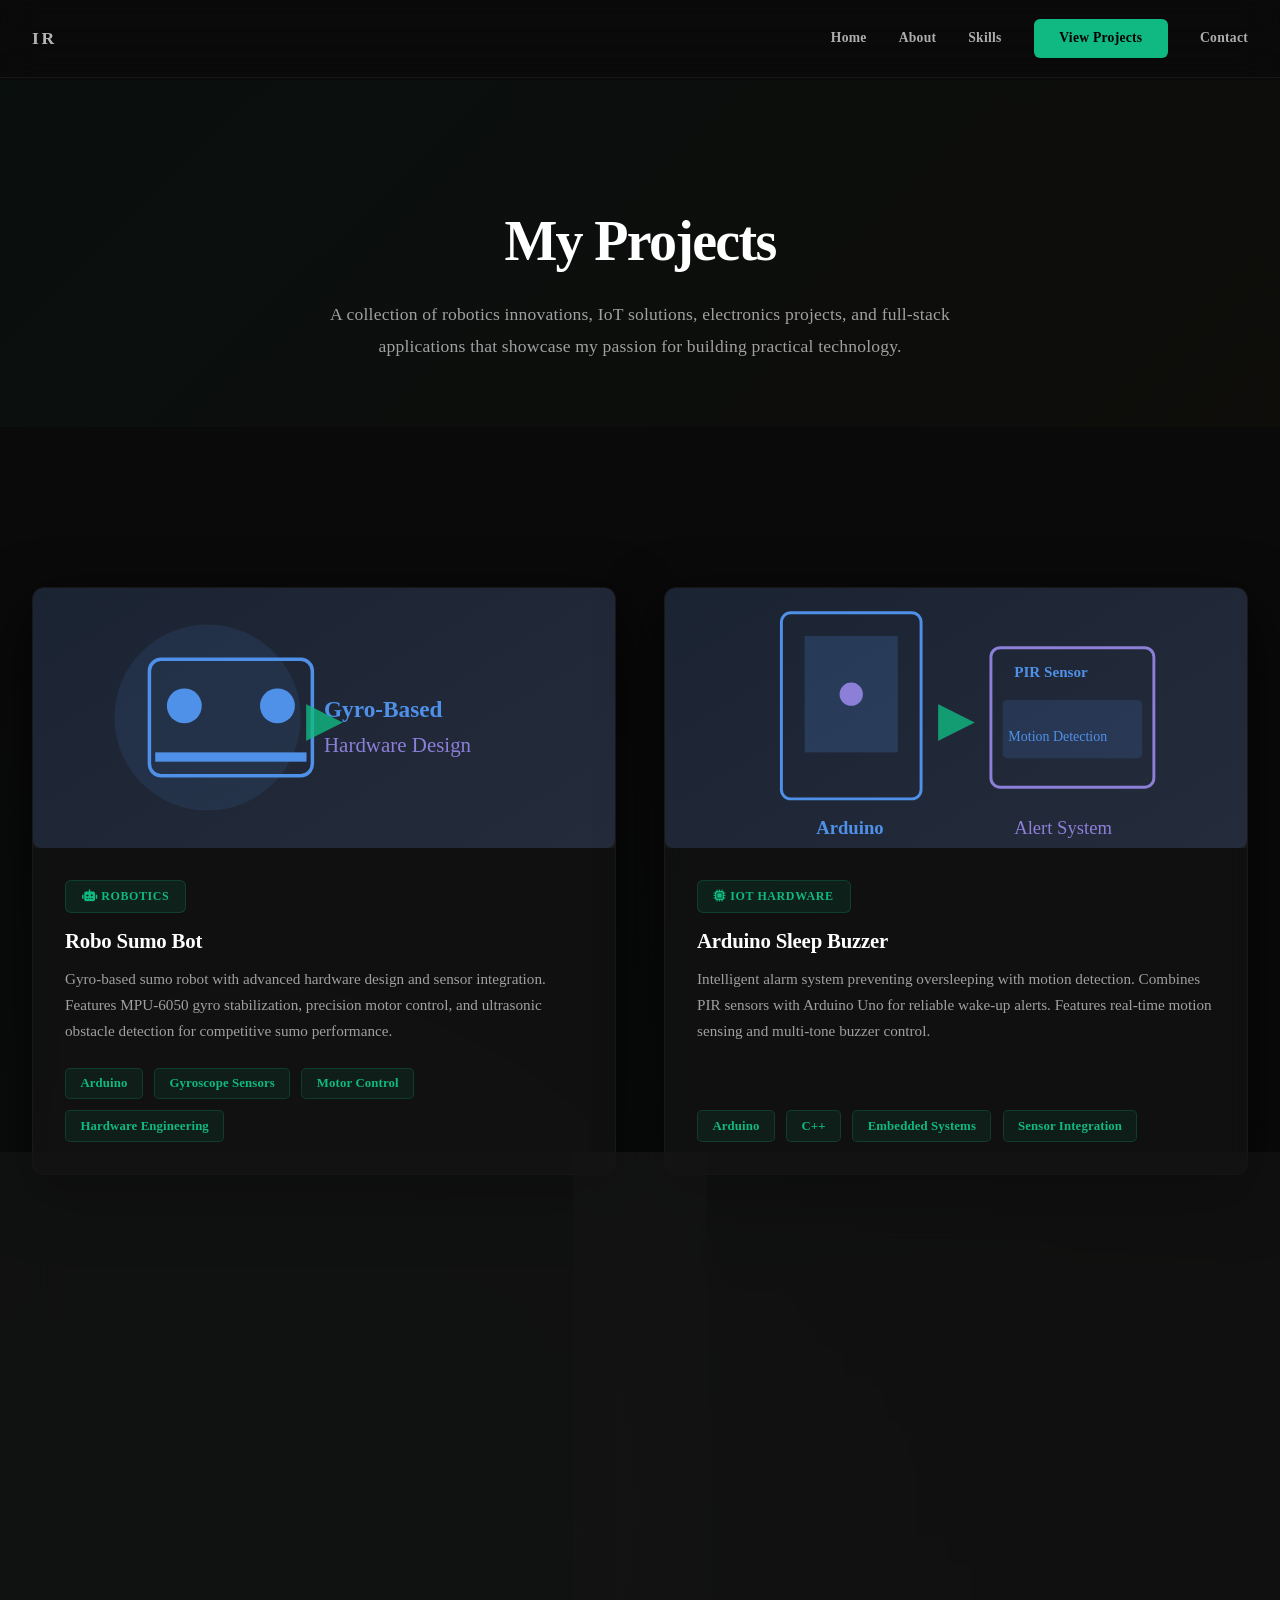
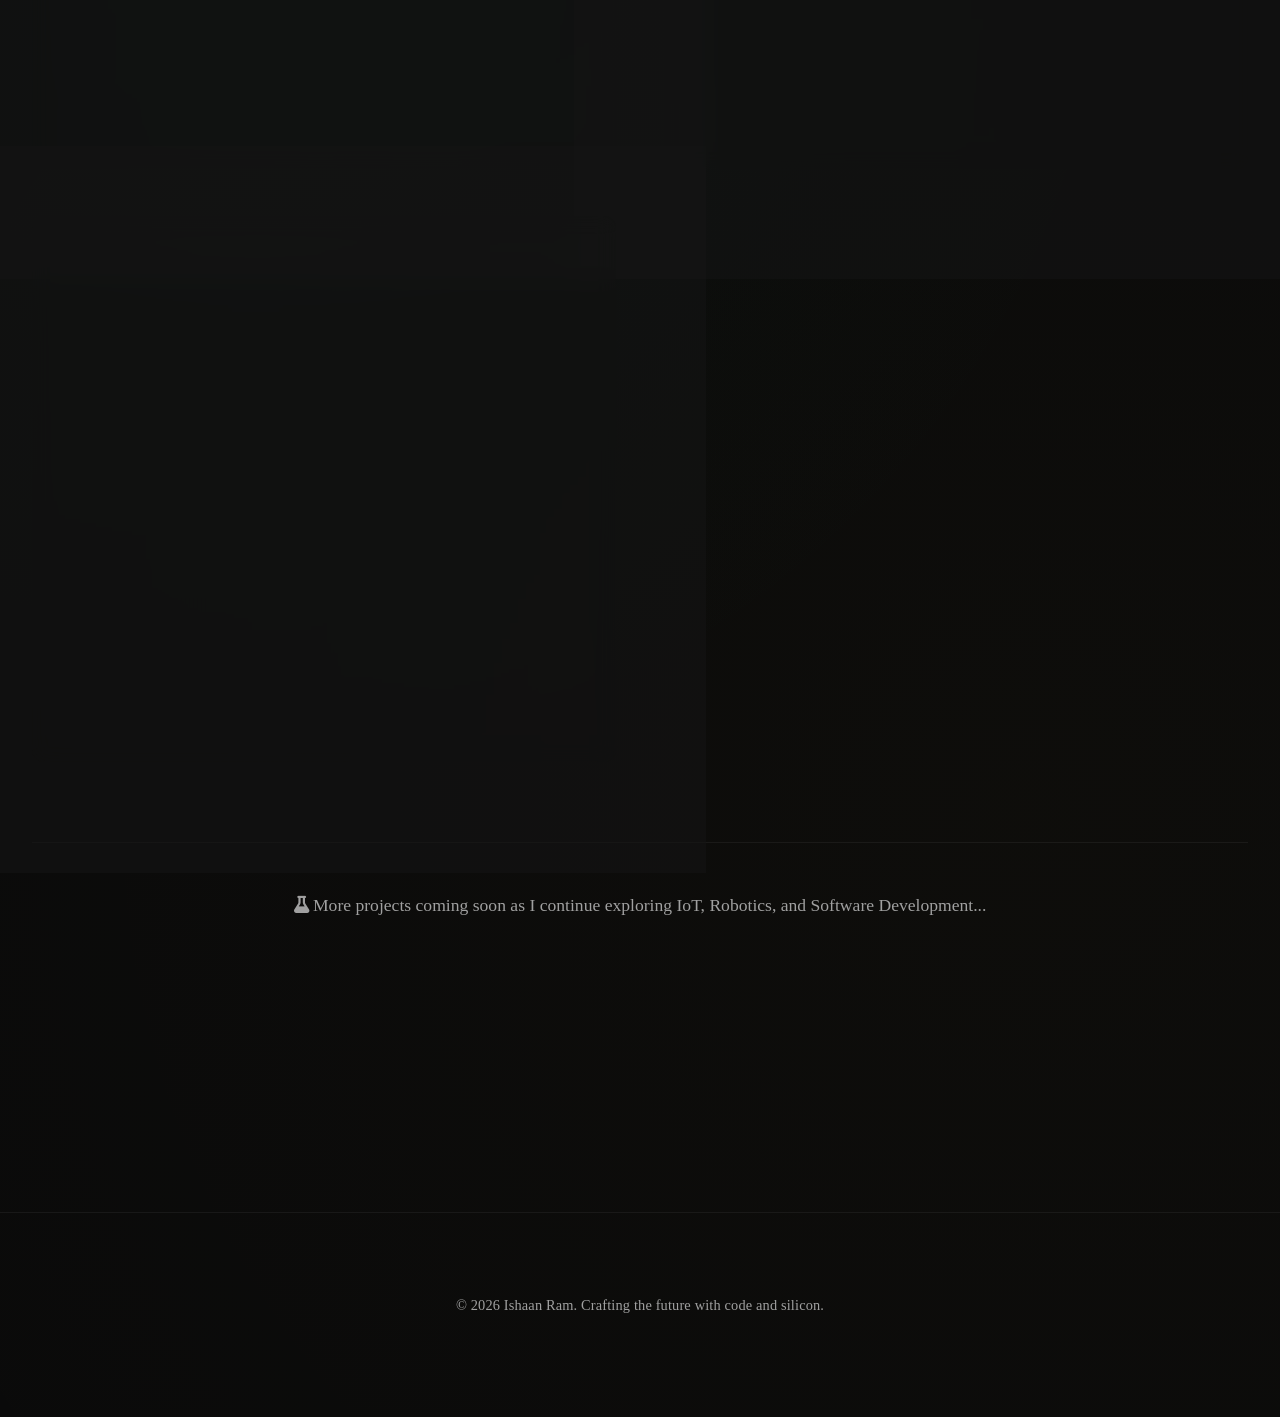
==== commit cf426161: "Redesign portfolio with luxury cinematic aesthetic - premium engineering brand experience" ====
--- a/projects.html
+++ b/projects.html
@@ -8,43 +8,58 @@
   <link rel="stylesheet" href="style.css?v=7">
   <link rel="stylesheet" href="https://cdnjs.cloudflare.com/ajax/libs/font-awesome/6.4.0/css/all.min.css">
   <style>
+    :root {
+      --bg-color: #0a0a0a;
+      --card-bg: rgba(20, 20, 20, 0.75);
+      --text-primary: #f5f5f5;
+      --text-secondary: #a0a0a0;
+      --accent-blue: #10b981;
+      --accent-violet: #d4af37;
+      --border-color: rgba(100, 100, 100, 0.15);
+      --shadow: 0 20px 60px rgba(0, 0, 0, 0.8);
+      --transition: all 0.4s cubic-bezier(0.25, 0.46, 0.45, 0.94);
+      --accent-blue-rgb: 16, 185, 129;
+      --accent-violet-rgb: 212, 175, 55;
+    }
+
     .projects-page-hero {
       text-align: center;
-      padding: 5rem 2rem;
-      background: linear-gradient(135deg, rgba(var(--accent-blue-rgb), 0.05), rgba(var(--accent-violet-rgb), 0.05));
+      padding: 8rem 2rem 4rem;
+      background: linear-gradient(135deg, rgba(var(--accent-blue-rgb), 0.03), rgba(var(--accent-violet-rgb), 0.02));
       margin-top: 5rem;
     }
 
     .projects-page-hero h1 {
-      font-size: 3rem;
-      margin-bottom: 1rem;
-      background: linear-gradient(135deg, var(--accent-blue), var(--accent-violet));
-      -webkit-background-clip: text;
-      -webkit-text-fill-color: transparent;
-      background-clip: text;
+      font-size: 3.5rem;
+      margin-bottom: 1.5rem;
+      color: #ffffff;
+      font-weight: 700;
+      letter-spacing: -0.03em;
     }
 
     .projects-page-hero p {
       font-size: 1.1rem;
       color: var(--text-secondary);
-      max-width: 600px;
+      max-width: 650px;
       margin: 0 auto;
+      line-height: 1.8;
+      letter-spacing: 0.01em;
     }
 
     .projects-section {
-      padding: 4rem 2rem;
+      padding: 6rem 2rem;
     }
 
     .projects-container {
-      max-width: 1200px;
+      max-width: 1400px;
       margin: 0 auto;
     }
 
     .projects-grid {
       display: grid;
-      grid-template-columns: repeat(auto-fit, minmax(320px, 1fr));
-      gap: 2.5rem;
-      margin-top: 3rem;
+      grid-template-columns: repeat(auto-fit, minmax(380px, 1fr));
+      gap: 3rem;
+      margin-top: 4rem;
     }
 
     .project-card {
@@ -55,16 +70,24 @@
       height: 100%;
       cursor: pointer;
       position: relative;
+      background: rgba(20, 20, 20, 0.6);
+      border: 1px solid rgba(100, 100, 100, 0.1);
+      border-radius: 12px;
+      backdrop-filter: blur(10px);
+      transition: all 0.5s cubic-bezier(0.25, 0.46, 0.45, 0.94);
     }
 
     .project-card:hover {
-      transform: translateY(-8px);
+      transform: translateY(-12px);
+      border-color: rgba(16, 185, 129, 0.3);
+      background: rgba(30, 30, 30, 0.8);
+      box-shadow: 0 40px 100px rgba(16, 185, 129, 0.1);
     }
 
     .project-media {
       width: 100%;
-      height: 200px;
-      background: linear-gradient(135deg, #1a2332, #252c3c);
+      height: 260px;
+      background: linear-gradient(135deg, rgba(20, 20, 20, 0.8), rgba(30, 30, 30, 0.8));
       display: flex;
       align-items: center;
       justify-content: center;
@@ -76,12 +99,19 @@
       width: 100%;
       height: 100%;
       object-fit: cover;
+      transition: transform 0.6s cubic-bezier(0.25, 0.46, 0.45, 0.94);
     }
 
     .project-media video {
       width: 100%;
       height: 100%;
       object-fit: cover;
+      transition: transform 0.6s cubic-bezier(0.25, 0.46, 0.45, 0.94);
+    }
+
+    .project-card:hover .project-media img,
+    .project-card:hover .project-media video {
+      transform: scale(1.08);
     }
 
     .project-overlay {
@@ -90,12 +120,13 @@
       left: 0;
       right: 0;
       bottom: 0;
-      background: rgba(0, 0, 0, 0.3);
+      background: rgba(0, 0, 0, 0.4);
       display: flex;
       align-items: center;
       justify-content: center;
       opacity: 0;
-      transition: opacity 0.3s ease;
+      transition: opacity 0.4s cubic-bezier(0.25, 0.46, 0.45, 0.94);
+      backdrop-filter: blur(2px);
     }
 
     .project-card:hover .project-overlay {
@@ -103,16 +134,17 @@
     }
 
     .project-overlay-text {
-      color: white;
-      font-weight: 600;
+      color: #ffffff;
+      font-weight: 700;
       display: flex;
       align-items: center;
-      gap: 0.5rem;
-      font-size: 0.9rem;
+      gap: 0.7rem;
+      font-size: 0.95rem;
+      letter-spacing: 0.02em;
     }
 
     .project-info {
-      padding: 1.8rem;
+      padding: 2rem;
       flex: 1;
       display: flex;
       flex-direction: column;
@@ -120,30 +152,35 @@
 
     .project-category {
       display: inline-block;
-      background: linear-gradient(135deg, rgba(var(--accent-blue-rgb), 0.2), rgba(var(--accent-violet-rgb), 0.2));
-      padding: 0.4rem 0.9rem;
-      border-radius: 20px;
+      background: rgba(16, 185, 129, 0.1);
+      padding: 0.5rem 1rem;
+      border-radius: 6px;
       font-size: 0.75rem;
       color: var(--accent-blue);
+      margin-bottom: 1rem;
+      font-weight: 700;
+      width: fit-content;
+      letter-spacing: 0.05em;
+      text-transform: uppercase;
+      border: 1px solid rgba(16, 185, 129, 0.2);
+    }
+
+    .project-info h3 {
+      color: #ffffff;
       margin-bottom: 0.8rem;
-      font-weight: 600;
-      width: fit-content;
-    }
-
-    .project-info h3 {
-      color: var(--accent-blue);
-      margin-bottom: 0.8rem;
-      font-size: 1.2rem;
+      font-size: 1.3rem;
+      font-weight: 700;
+      letter-spacing: -0.01em;
     }
 
     .project-description {
       flex: 1;
-      margin-bottom: 1rem;
+      margin-bottom: 1.5rem;
       color: var(--text-secondary);
-      line-height: 1.6;
+      line-height: 1.7;
       font-size: 0.95rem;
       display: -webkit-box;
-      -webkit-line-clamp: 4;
+      -webkit-line-clamp: 3;
       -webkit-box-orient: vertical;
       overflow: hidden;
     }
@@ -151,18 +188,25 @@
     .skills-tags {
       display: flex;
       flex-wrap: wrap;
-      gap: 0.6rem;
+      gap: 0.7rem;
       margin-top: auto;
     }
 
     .skill-tag {
-      background: rgba(79, 144, 232, 0.1);
-      border: 1px solid var(--border-color);
+      background: rgba(16, 185, 129, 0.08);
+      border: 1px solid rgba(16, 185, 129, 0.2);
       color: var(--accent-blue);
-      padding: 0.4rem 0.8rem;
-      border-radius: 6px;
+      padding: 0.45rem 0.9rem;
+      border-radius: 5px;
       font-size: 0.8rem;
-      font-weight: 500;
+      font-weight: 600;
+      transition: all 0.3s ease;
+      letter-spacing: 0.01em;
+    }
+
+    .skill-tag:hover {
+      background: rgba(16, 185, 129, 0.15);
+      border-color: rgba(16, 185, 129, 0.4);
     }
 
     /* Modal Styles */
@@ -174,9 +218,10 @@
       top: 0;
       width: 100%;
       height: 100%;
-      background: rgba(0, 0, 0, 0.7);
-      backdrop-filter: blur(5px);
-      animation: fadeIn 0.3s ease;
+      background: rgba(0, 0, 0, 0.8);
+      backdrop-filter: blur(8px);
+      -webkit-backdrop-filter: blur(8px);
+      animation: fadeIn 0.4s ease;
     }
 
     .modal.active {
@@ -186,76 +231,85 @@
     }
 
     .modal-content {
-      background: var(--card-bg);
-      border: 1px solid var(--border-color);
-      border-radius: 16px;
-      max-width: 900px;
+      background: rgba(20, 20, 20, 0.8);
+      border: 1px solid rgba(100, 100, 100, 0.15);
+      border-radius: 12px;
+      max-width: 950px;
       max-height: 90vh;
       overflow-y: auto;
       width: 90%;
-      padding: 2rem;
+      padding: 2.5rem;
       position: relative;
-      box-shadow: var(--shadow);
-      animation: slideUp 0.3s ease;
+      box-shadow: 0 60px 120px rgba(0, 0, 0, 0.9);
+      animation: slideUp 0.4s cubic-bezier(0.25, 0.46, 0.45, 0.94);
+      backdrop-filter: blur(12px);
+      -webkit-backdrop-filter: blur(12px);
     }
 
     .modal-close {
       position: absolute;
       top: 1.5rem;
       right: 1.5rem;
-      background: rgba(79, 144, 232, 0.2);
-      border: none;
+      background: rgba(16, 185, 129, 0.1);
+      border: 1px solid rgba(16, 185, 129, 0.2);
       color: var(--accent-blue);
       font-size: 1.5rem;
       cursor: pointer;
-      width: 40px;
-      height: 40px;
+      width: 44px;
+      height: 44px;
       border-radius: 8px;
       display: flex;
       align-items: center;
       justify-content: center;
-      transition: var(--transition);
+      transition: all 0.3s ease;
     }
 
     .modal-close:hover {
-      background: rgba(79, 144, 232, 0.4);
+      background: rgba(16, 185, 129, 0.2);
+      border-color: rgba(16, 185, 129, 0.4);
     }
 
     .modal-header {
       display: flex;
       align-items: center;
-      gap: 1.5rem;
-      margin-bottom: 2rem;
+      gap: 2rem;
+      margin-bottom: 2.5rem;
     }
 
     .modal-header-image {
-      width: 120px;
-      height: 120px;
-      border-radius: 12px;
+      width: 140px;
+      height: 140px;
+      border-radius: 8px;
       overflow: hidden;
       flex-shrink: 0;
+      border: 1px solid rgba(16, 185, 129, 0.2);
     }
 
     .modal-header-image img {
       width: 100%;
       height: 100%;
       object-fit: cover;
+      border-radius: 8px;
     }
 
     .modal-header-info h2 {
       margin: 0 0 0.5rem 0;
-      font-size: 1.8rem;
+      font-size: 2rem;
+      font-weight: 700;
     }
 
     .modal-category-full {
       display: inline-block;
-      background: linear-gradient(135deg, rgba(var(--accent-blue-rgb), 0.3), rgba(var(--accent-violet-rgb), 0.3));
-      padding: 0.5rem 1rem;
-      border-radius: 20px;
+      background: rgba(16, 185, 129, 0.1);
+      padding: 0.6rem 1.2rem;
+      border-radius: 6px;
       font-size: 0.85rem;
       color: var(--accent-blue);
-      margin-bottom: 0.5rem;
-      font-weight: 600;
+      margin-bottom: 0.8rem;
+      font-weight: 700;
+      border: 1px solid rgba(16, 185, 129, 0.2);
+      letter-spacing: 0.05em;
+      text-transform: uppercase;
     }
 
     .modal-details {
@@ -263,28 +317,33 @@
     }
 
     .modal-details h3 {
-      color: var(--accent-blue);
-      margin-bottom: 1rem;
-      font-size: 1.2rem;
+      color: #ffffff;
+      margin-bottom: 1.2rem;
+      font-size: 1.3rem;
+      font-weight: 700;
     }
 
     .modal-details p {
       line-height: 1.8;
+      margin-bottom: 1.2rem;
+      color: var(--text-secondary);
+    }
+
+    .modal-features {
+      background: rgba(16, 185, 129, 0.05);
+      padding: 2rem;
+      border-radius: 8px;
+      border-left: 3px solid var(--accent-blue);
+      margin-bottom: 2rem;
+      border: 1px solid rgba(16, 185, 129, 0.1);
+      border-left: 3px solid var(--accent-blue);
+    }
+
+    .modal-features h4 {
+      color: #ffffff;
       margin-bottom: 1rem;
-    }
-
-    .modal-features {
-      background: rgba(79, 144, 232, 0.05);
-      padding: 1.5rem;
-      border-radius: 10px;
-      border-left: 4px solid var(--accent-blue);
-      margin-bottom: 1.5rem;
-    }
-
-    .modal-features h4 {
-      color: var(--accent-blue);
-      margin-bottom: 0.8rem;
-      font-size: 1rem;
+      font-size: 1.1rem;
+      font-weight: 700;
     }
 
     .modal-features ul {
@@ -293,59 +352,68 @@
     }
 
     .modal-features li {
-      padding: 0.4rem 0;
-      display: flex;
-      align-items: center;
-      gap: 0.6rem;
+      padding: 0.6rem 0;
+      display: flex;
+      align-items: flex-start;
+      gap: 0.8rem;
+      line-height: 1.6;
     }
 
     .modal-features li:before {
       content: "▸";
       color: var(--accent-blue);
       font-weight: bold;
+      flex-shrink: 0;
     }
 
     .modal-skills-full {
       display: flex;
       flex-wrap: wrap;
-      gap: 0.8rem;
+      gap: 1rem;
     }
 
     .skill-badge {
-      background: linear-gradient(135deg, rgba(79, 144, 232, 0.15), rgba(139, 127, 216, 0.15));
-      border: 1px solid var(--accent-blue);
+      background: rgba(16, 185, 129, 0.1);
+      border: 1px solid rgba(16, 185, 129, 0.25);
       color: var(--accent-blue);
-      padding: 0.6rem 1.2rem;
-      border-radius: 20px;
+      padding: 0.7rem 1.4rem;
+      border-radius: 6px;
       font-size: 0.9rem;
       font-weight: 600;
+      transition: all 0.3s ease;
+    }
+
+    .skill-badge:hover {
+      background: rgba(16, 185, 129, 0.15);
+      border-color: rgba(16, 185, 129, 0.4);
     }
 
     .modal-links {
       display: flex;
-      gap: 1rem;
+      gap: 1.2rem;
       flex-wrap: wrap;
-      margin-top: 1.5rem;
+      margin-top: 2rem;
     }
 
     .modal-link-btn {
       display: inline-flex;
       align-items: center;
-      gap: 0.6rem;
-      background: linear-gradient(135deg, var(--accent-blue), var(--accent-violet));
-      color: white;
-      padding: 0.8rem 1.6rem;
-      border-radius: 8px;
+      gap: 0.7rem;
+      background: var(--accent-blue);
+      color: #000;
+      padding: 1rem 2rem;
+      border-radius: 6px;
       text-decoration: none;
-      font-weight: 600;
-      transition: var(--transition);
+      font-weight: 700;
+      transition: all 0.3s ease;
       border: none;
       cursor: pointer;
+      letter-spacing: 0.02em;
     }
 
     .modal-link-btn:hover {
-      transform: translateY(-2px);
-      box-shadow: 0 6px 25px rgba(79, 144, 232, 0.35);
+      transform: translateY(-4px);
+      box-shadow: 0 20px 50px rgba(16, 185, 129, 0.3);
     }
 
     .modal-link-btn.secondary {
@@ -354,6 +422,10 @@
       color: var(--accent-blue);
     }
 
+    .modal-link-btn.secondary:hover {
+      background: rgba(16, 185, 129, 0.1);
+    }
+
     @keyframes fadeIn {
       from {
         opacity: 0;
@@ -367,7 +439,7 @@
     @keyframes slideUp {
       from {
         opacity: 0;
-        transform: translateY(50px);
+        transform: translateY(40px);
       }
 
       to {
@@ -378,20 +450,21 @@
 
     @media (max-width: 768px) {
       .projects-page-hero h1 {
-        font-size: 2rem;
+        font-size: 2.2rem;
       }
 
       .projects-grid {
         grid-template-columns: 1fr;
+        gap: 2rem;
       }
 
       .project-media {
-        height: 180px;
+        height: 200px;
       }
 
       .modal-content {
         width: 95%;
-        padding: 1.5rem;
+        padding: 2rem;
       }
 
       .modal-header {
@@ -400,8 +473,12 @@
       }
 
       .modal-header-image {
-        width: 100px;
-        height: 100px;
+        width: 120px;
+        height: 120px;
+      }
+
+      .modal-header-info h2 {
+        font-size: 1.6rem;
       }
     }
   </style>
@@ -783,6 +860,72 @@
         closeModal();
       }
     });
+
+    // ========== CINEMATIC ANIMATIONS WITH GSAP ==========
+    // Load GSAP and ScrollTrigger
+    const script1 = document.createElement('script');
+    script1.src = 'https://cdnjs.cloudflare.com/ajax/libs/gsap/3.12.2/gsap.min.js';
+    document.head.appendChild(script1);
+
+    const script2 = document.createElement('script');
+    script2.src = 'https://cdnjs.cloudflare.com/ajax/libs/gsap/3.12.2/ScrollTrigger.min.js';
+    script2.onload = function () {
+      // Initialize animations after GSAP loads
+      if (typeof gsap !== 'undefined') {
+        gsap.registerPlugin(ScrollTrigger);
+
+        // Cinematic card entrance animations
+        const projectCards = document.querySelectorAll('.project-card');
+        projectCards.forEach((card, index) => {
+          gsap.from(card, {
+            opacity: 0,
+            y: 80,
+            duration: 0.8,
+            delay: index * 0.1,
+            ease: 'power3.out',
+            scrollTrigger: {
+              trigger: card,
+              start: 'top 85%',
+              toggleActions: 'play none none none'
+            }
+          });
+        });
+
+        // Hero section stagger animation
+        gsap.from('.projects-page-hero h1', {
+          opacity: 0,
+          y: 40,
+          duration: 1,
+          ease: 'power3.out'
+        });
+
+        gsap.from('.projects-page-hero p', {
+          opacity: 0,
+          y: 20,
+          duration: 0.8,
+          delay: 0.2,
+          ease: 'power3.out'
+        });
+
+        // Smooth parallax on project media on scroll
+        projectCards.forEach(card => {
+          const media = card.querySelector('.project-media img') || card.querySelector('.project-media video');
+          if (media) {
+            gsap.to(media, {
+              y: 30,
+              scrollTrigger: {
+                trigger: card,
+                start: 'top center',
+                end: 'bottom center',
+                scrub: 1,
+                markers: false
+              }
+            });
+          }
+        });
+      }
+    };
+    document.head.appendChild(script2);
   </script>
 </body>
 
--- a/style.css
+++ b/style.css
@@ -1,23 +1,24 @@
 /* 
-  Nike-Inspired Portfolio Design System
-  Color Palette: Pure black background, white text, neon lime green accents
+  Luxury Premium Portfolio Design System
+  Inspired by Apple, Porsche, Tesla, Bang & Olufsen
+  Color Palette: Matte black, graphite, deep charcoal, soft white, subtle emerald
 */
 
 @import url('https://fonts.googleapis.com/css2?family=Outfit:wght@300;400;600;700&display=swap');
 
 :root {
-    --bg-color: #051f14;
-    --card-bg: rgba(7, 45, 28, 0.85);
-    --text-primary: #e0f8e9;
-    --text-secondary: #8ab89f;
-    --accent-blue: #39ff14;
-    --accent-violet: #ffd700;
-    --border-color: rgba(57, 255, 20, 0.4);
-    --glass-border: rgba(255, 215, 0, 0.2);
-    --shadow: 0 8px 32px rgba(0, 0, 0, 0.6);
-    --transition: all 0.3s cubic-bezier(0.4, 0, 0.2, 1);
-    --accent-blue-rgb: 57, 255, 20;
-    --accent-violet-rgb: 255, 215, 0;
+    --bg-color: #0a0a0a;
+    --card-bg: rgba(20, 20, 20, 0.75);
+    --text-primary: #f5f5f5;
+    --text-secondary: #a0a0a0;
+    --accent-blue: #10b981;
+    --accent-violet: #d4af37;
+    --border-color: rgba(100, 100, 100, 0.15);
+    --glass-border: rgba(150, 150, 150, 0.12);
+    --shadow: 0 20px 60px rgba(0, 0, 0, 0.8);
+    --transition: all 0.4s cubic-bezier(0.25, 0.46, 0.45, 0.94);
+    --accent-blue-rgb: 16, 185, 129;
+    --accent-violet-rgb: 212, 175, 55;
 }
 
 * {
@@ -33,13 +34,59 @@
 body {
     background-color: var(--bg-color);
     background-image:
-        linear-gradient(rgba(255, 215, 0, 0.15) 2px, transparent 2px),
-        linear-gradient(90deg, rgba(255, 215, 0, 0.15) 2px, transparent 2px),
-        linear-gradient(rgba(57, 255, 20, 0.05) 1px, transparent 1px),
-        linear-gradient(90deg, rgba(57, 255, 20, 0.05) 1px, transparent 1px);
-    background-size: 100px 100px, 100px 100px, 20px 20px, 20px 20px;
-    background-position: -2px -2px, -2px -2px, -1px -1px, -1px -1px;
+        radial-gradient(circle at 20% 50%, rgba(16, 185, 129, 0.03) 0%, transparent 50%),
+        radial-gradient(circle at 80% 80%, rgba(212, 175, 55, 0.02) 0%, transparent 50%);
     overflow-x: hidden;
+}
+
+body.loading {
+    overflow: hidden;
+}
+
+.loader-screen {
+    position: fixed;
+    inset: 0;
+    z-index: 2000;
+    display: grid;
+    place-items: center;
+    background-color: var(--bg-color);
+    background-image:
+        radial-gradient(circle at 20% 50%, rgba(16, 185, 129, 0.03) 0%, transparent 50%),
+        radial-gradient(circle at 80% 80%, rgba(212, 175, 55, 0.02) 0%, transparent 50%);
+    transition: opacity 0.6s ease, visibility 0.6s ease;
+}
+
+.loader-inner {
+    text-align: center;
+    padding: 2rem;
+    background: rgba(7, 45, 28, 0.85);
+    border: 1px solid var(--glass-border);
+    border-radius: 16px;
+    box-shadow: var(--shadow);
+}
+
+.loader-inner h1 {
+    margin: 0;
+    color: #ffffff;
+    text-transform: uppercase;
+    letter-spacing: 2px;
+}
+
+.loader-inner h1+h1 {
+    margin-top: 0.6rem;
+}
+
+.loader-inner p {
+    margin-top: 0.9rem;
+    margin-bottom: 0;
+    color: var(--accent-blue);
+    letter-spacing: 1px;
+}
+
+.loader-hide {
+    opacity: 0;
+    visibility: hidden;
+    pointer-events: none;
 }
 
 /* Typography */
@@ -48,67 +95,72 @@
 h3 {
     letter-spacing: -0.02em;
     line-height: 1.2;
-    margin-bottom: 1rem;
+    margin-bottom: 1.5rem;
     color: #ffffff;
+    font-weight: 700;
 }
 
 h1 {
     font-size: 3.5rem;
-    font-weight: 700;
-    margin-bottom: 1rem;
-
+    margin-bottom: 1.2rem;
+    font-weight: 700;
+    letter-spacing: -0.03em;
 }
 
 h2 {
     font-size: 2.2rem;
-    margin-bottom: 1.5rem;
+    margin-bottom: 2rem;
     position: relative;
-    padding-bottom: 10px;
+    padding-bottom: 0;
+    font-weight: 700;
+    letter-spacing: -0.02em;
 }
 
 h2::after {
     content: '';
     position: absolute;
     left: 0;
-    bottom: 0;
-    width: 60px;
-    height: 4px;
-    background: linear-gradient(90deg, var(--accent-blue), var(--accent-violet));
+    bottom: -12px;
+    width: 40px;
+    height: 3px;
+    background: var(--accent-blue);
     border-radius: 2px;
 }
 
 p {
     color: var(--text-secondary);
-    margin-bottom: 1rem;
+    margin-bottom: 1.2rem;
+    line-height: 1.7;
 }
 
 /* Layout Containers */
 header,
 section,
 footer {
-    max-width: 1200px;
+    max-width: 1400px;
     margin: 0 auto;
     padding: 2rem;
 }
 
 section {
-    padding: 5rem 2rem;
+    padding: 6rem 2rem;
 }
 
 /* Glassmorphism Components */
 .card {
-    background: var(--card-bg);
-    backdrop-filter: blur(8px);
-    -webkit-backdrop-filter: blur(8px);
-    border: 1px solid var(--glass-border);
-    border-radius: 16px;
+    background: rgba(25, 25, 25, 0.6);
+    backdrop-filter: blur(12px);
+    -webkit-backdrop-filter: blur(12px);
+    border: 1px solid var(--border-color);
+    border-radius: 12px;
     box-shadow: var(--shadow);
     transition: var(--transition);
 }
 
 .card:hover {
-    transform: translateY(-5px);
+    transform: translateY(-8px);
     border-color: var(--accent-blue);
+    background: rgba(35, 35, 35, 0.7);
 }
 
 /* Navigation */
@@ -118,22 +170,24 @@
     left: 0;
     right: 0;
     z-index: 1000;
-    background: rgba(7, 45, 28, 0.95);
-    backdrop-filter: blur(12px);
+    background: rgba(10, 10, 10, 0.8);
+    backdrop-filter: blur(20px);
+    -webkit-backdrop-filter: blur(20px);
     border-bottom: 1px solid var(--border-color);
     display: flex;
     justify-content: space-between;
     align-items: center;
-    padding: 1rem 2rem;
+    padding: 1.2rem 2rem;
     gap: 2rem;
 }
 
 .nav-logo {
     font-weight: 700;
-    font-size: 1.3rem;
-    color: var(--accent-blue);
+    font-size: 1.1rem;
+    color: #ffffff;
     text-decoration: none;
-    letter-spacing: 1px;
+    letter-spacing: 0.15em;
+    text-transform: uppercase;
 }
 
 .nav-links {
@@ -146,9 +200,10 @@
     color: var(--text-primary);
     text-decoration: none;
     font-weight: 600;
-    font-size: 0.9rem;
-    transition: var(--transition);
-    opacity: 0.8;
+    font-size: 0.85rem;
+    transition: var(--transition);
+    opacity: 0.7;
+    letter-spacing: 0.02em;
 }
 
 nav a:hover {
@@ -157,11 +212,12 @@
 }
 
 .nav-projects-btn {
-    background: linear-gradient(135deg, var(--accent-blue), var(--accent-violet));
-    padding: 0.6rem 1.4rem;
-    border-radius: 8px;
+    background: var(--accent-blue);
+    padding: 0.7rem 1.6rem;
+    border-radius: 6px;
     opacity: 1;
-    color: white !important;
+    color: #000 !important;
+    font-weight: 700;
 }
 
 .nav-projects-btn:hover {
@@ -175,11 +231,35 @@
     display: flex;
     align-items: center;
     justify-content: space-between;
-    gap: 4rem;
+    gap: 6rem;
+    padding: 8rem 2rem 2rem;
 }
 
 .hero-content {
     flex: 1;
+}
+
+.hero-content p:first-child {
+    color: var(--accent-blue);
+    font-size: 0.9rem;
+    letter-spacing: 0.15em;
+    text-transform: uppercase;
+    font-weight: 700;
+    margin-bottom: 1rem;
+}
+
+.hero-content h1 {
+    font-size: 4rem;
+    margin-bottom: 1.5rem;
+    font-weight: 700;
+    letter-spacing: -0.03em;
+}
+
+.hero-content>p:last-child {
+    font-size: 1.15rem;
+    line-height: 1.8;
+    max-width: 600px;
+    color: #d0d0d0;
 }
 
 .hero-image {
@@ -188,43 +268,40 @@
     justify-content: center;
     position: relative;
     z-index: 2;
-    /* Ensure it stays above the 3D background */
 }
 
 /* Floating animation for the image */
 @keyframes float {
     0% {
-        transform: translateY(0) rotate(3deg);
+        transform: translateY(0px) scale(1);
     }
 
     50% {
-        transform: translateY(-15px) rotate(2deg);
+        transform: translateY(-20px) scale(1.01);
     }
 
     100% {
-        transform: translateY(0) rotate(3deg);
+        transform: translateY(0px) scale(1);
     }
 }
 
 .hero-image img {
-    width: 320px;
-    height: 320px;
-    border-radius: 40px;
+    width: 350px;
+    height: 350px;
+    border-radius: 8px;
     object-fit: cover;
-    border: 2px solid var(--accent-blue);
-    box-shadow: none;
-    padding: 10px;
-    background: var(--card-bg);
-    backdrop-filter: blur(10px);
-    animation: float 5s ease-in-out infinite;
-    transition: var(--transition);
+    border: 1px solid rgba(100, 100, 100, 0.3);
+    background: rgba(30, 30, 30, 0.5);
+    animation: float 6s ease-in-out infinite;
+    transition: var(--transition);
+    box-shadow: 0 40px 80px rgba(0, 0, 0, 0.9);
 }
 
 .hero-image img:hover {
-    transform: scale(1.05) rotate(0deg) !important;
+    transform: scale(1.02);
     animation-play-state: paused;
-    box-shadow: none;
-    border-color: var(--accent-violet);
+    border-color: var(--accent-blue);
+    box-shadow: 0 60px 120px rgba(16, 185, 129, 0.15);
 }
 
 /* Skills/Education */
@@ -319,25 +396,28 @@
 .contact-container {
     display: flex;
     flex-direction: column;
-    gap: 1rem;
+    gap: 1.2rem;
+    max-width: 600px;
+    margin: 0 auto;
 }
 
 .contact-item {
     display: flex;
     align-items: center;
-    gap: 1rem;
+    gap: 1.2rem;
     color: var(--text-primary);
     text-decoration: none;
-    padding: 1rem;
-    border-radius: 12px;
-    background: var(--card-bg);
-    border: 1px solid var(--border-color);
+    padding: 1.5rem;
+    border-radius: 8px;
+    background: rgba(25, 25, 25, 0.6);
+    border: 1px solid rgba(100, 100, 100, 0.15);
     transition: var(--transition);
 }
 
 .contact-item:hover {
-    background: rgba(var(--accent-blue-rgb), 0.1);
-    border-color: var(--accent-blue);
+    background: rgba(16, 185, 129, 0.08);
+    border-color: rgba(16, 185, 129, 0.3);
+    transform: translateX(8px);
 }
 
 /* Buttons */
@@ -345,50 +425,55 @@
     display: inline-flex;
     align-items: center;
     gap: 0.8rem;
-    background: linear-gradient(135deg, var(--accent-blue), var(--accent-violet));
+    background: var(--accent-blue);
     color: #000;
-    padding: 0.9rem 2rem;
-    border-radius: 10px;
+    padding: 1rem 2.2rem;
+    border-radius: 6px;
     text-decoration: none;
-    font-weight: 600;
-    transition: var(--transition);
-    box-shadow: none;
+    font-weight: 700;
+    transition: var(--transition);
+    box-shadow: 0 20px 40px rgba(16, 185, 129, 0.2);
+    letter-spacing: 0.02em;
 }
 
 .btn-primary:hover {
-    transform: translateY(-3px);
-    box-shadow: none;
+    transform: translateY(-4px);
+    box-shadow: 0 30px 60px rgba(16, 185, 129, 0.3);
 }
 
 /* Projects CTA Section */
 .projects-cta {
-    padding: 5rem 2rem;
+    padding: 7rem 2rem;
     text-align: center;
 }
 
 .cta-content {
-    padding: 4rem !important;
-    background: linear-gradient(135deg, rgba(var(--accent-blue-rgb), 0.08), rgba(var(--accent-violet-rgb), 0.08));
-    border: 2px solid var(--accent-blue) !important;
+    padding: 5rem !important;
+    background: rgba(30, 30, 30, 0.5);
+    border: 1px solid rgba(16, 185, 129, 0.2) !important;
+    backdrop-filter: blur(12px);
 }
 
 .cta-content h2 {
-    font-size: 2.5rem;
-    margin-bottom: 1.5rem;
+    font-size: 2.8rem;
+    margin-bottom: 2rem;
 }
 
 .cta-content p {
     font-size: 1.1rem;
-    margin-bottom: 2rem;
+    margin-bottom: 2.5rem;
     color: var(--text-secondary);
 }
 
 /* Footer */
 footer {
     text-align: center;
-    padding: 4rem 2rem;
+    padding: 5rem 2rem;
     border-top: 1px solid var(--border-color);
-    margin-top: 5rem;
+    margin-top: 8rem;
+    color: var(--text-secondary);
+    font-size: 0.9rem;
+    letter-spacing: 0.01em;
 }
 
 @media (max-width: 768px) {
@@ -424,24 +509,47 @@
 /* Skills Grid */
 .skills-grid {
     display: grid;
-    grid-template-columns: repeat(auto-fit, minmax(300px, 1fr));
-    gap: 2rem;
-    margin-top: 2rem;
+    grid-template-columns: repeat(auto-fit, minmax(320px, 1fr));
+    gap: 2.5rem;
+    margin-top: 3rem;
 }
 
 .skill-item {
     text-align: center;
-    padding: 2rem;
+    padding: 2.5rem;
+    border-radius: 8px;
+    background: rgba(25, 25, 25, 0.5);
+    border: 1px solid rgba(100, 100, 100, 0.1);
+    backdrop-filter: blur(10px);
+    transition: var(--transition);
+}
+
+.skill-item:hover {
+    background: rgba(30, 30, 30, 0.7);
+    border-color: rgba(16, 185, 129, 0.2);
+    transform: translateY(-8px);
+}
+
+.skill-item i {
+    transition: var(--transition);
+}
+
+.skill-item:hover i {
+    transform: scale(1.15);
+    color: var(--accent-blue);
 }
 
 .skill-item h3 {
     margin-bottom: 1rem;
-    color: var(--accent-blue);
+    color: #ffffff;
+    font-weight: 700;
+    font-size: 1.1rem;
 }
 
 .skill-item p {
     font-size: 0.95rem;
-    line-height: 1.5;
+    line-height: 1.6;
+    color: var(--text-secondary);
 }
 
 /* Animations */
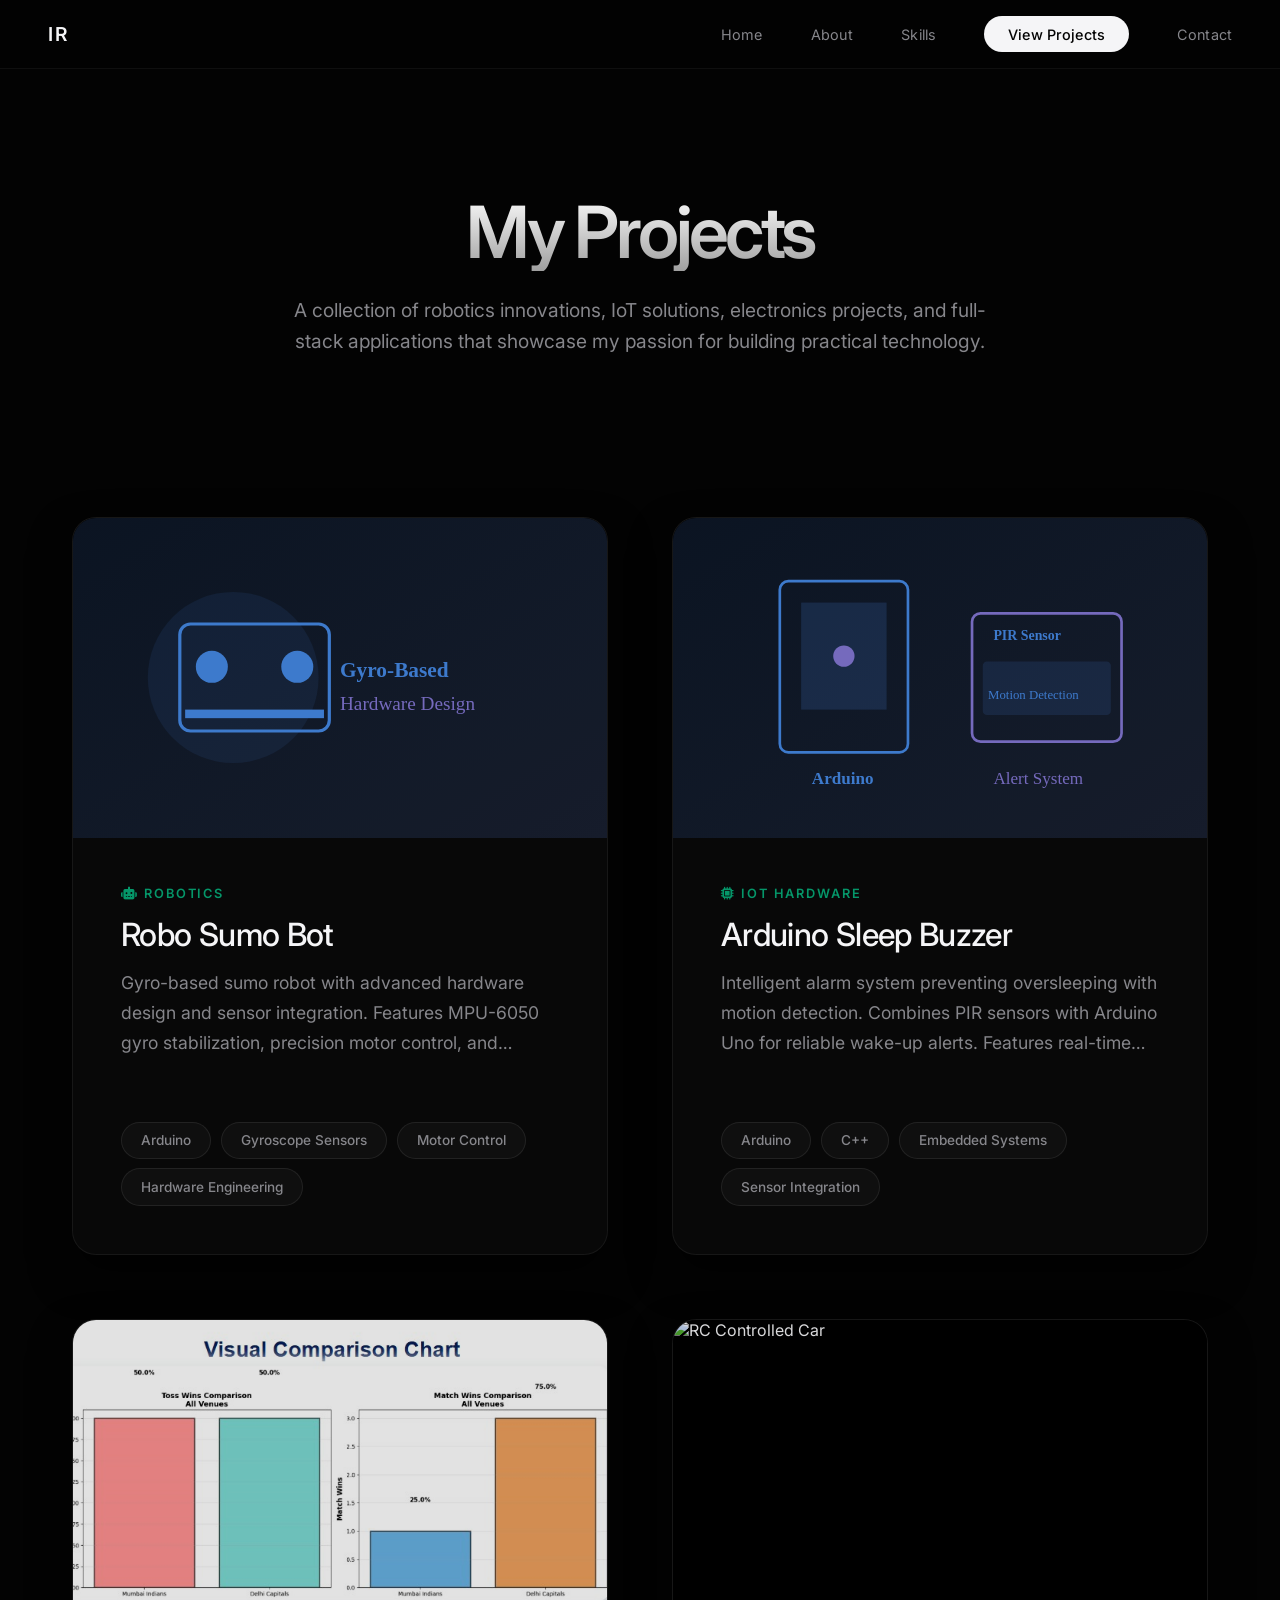
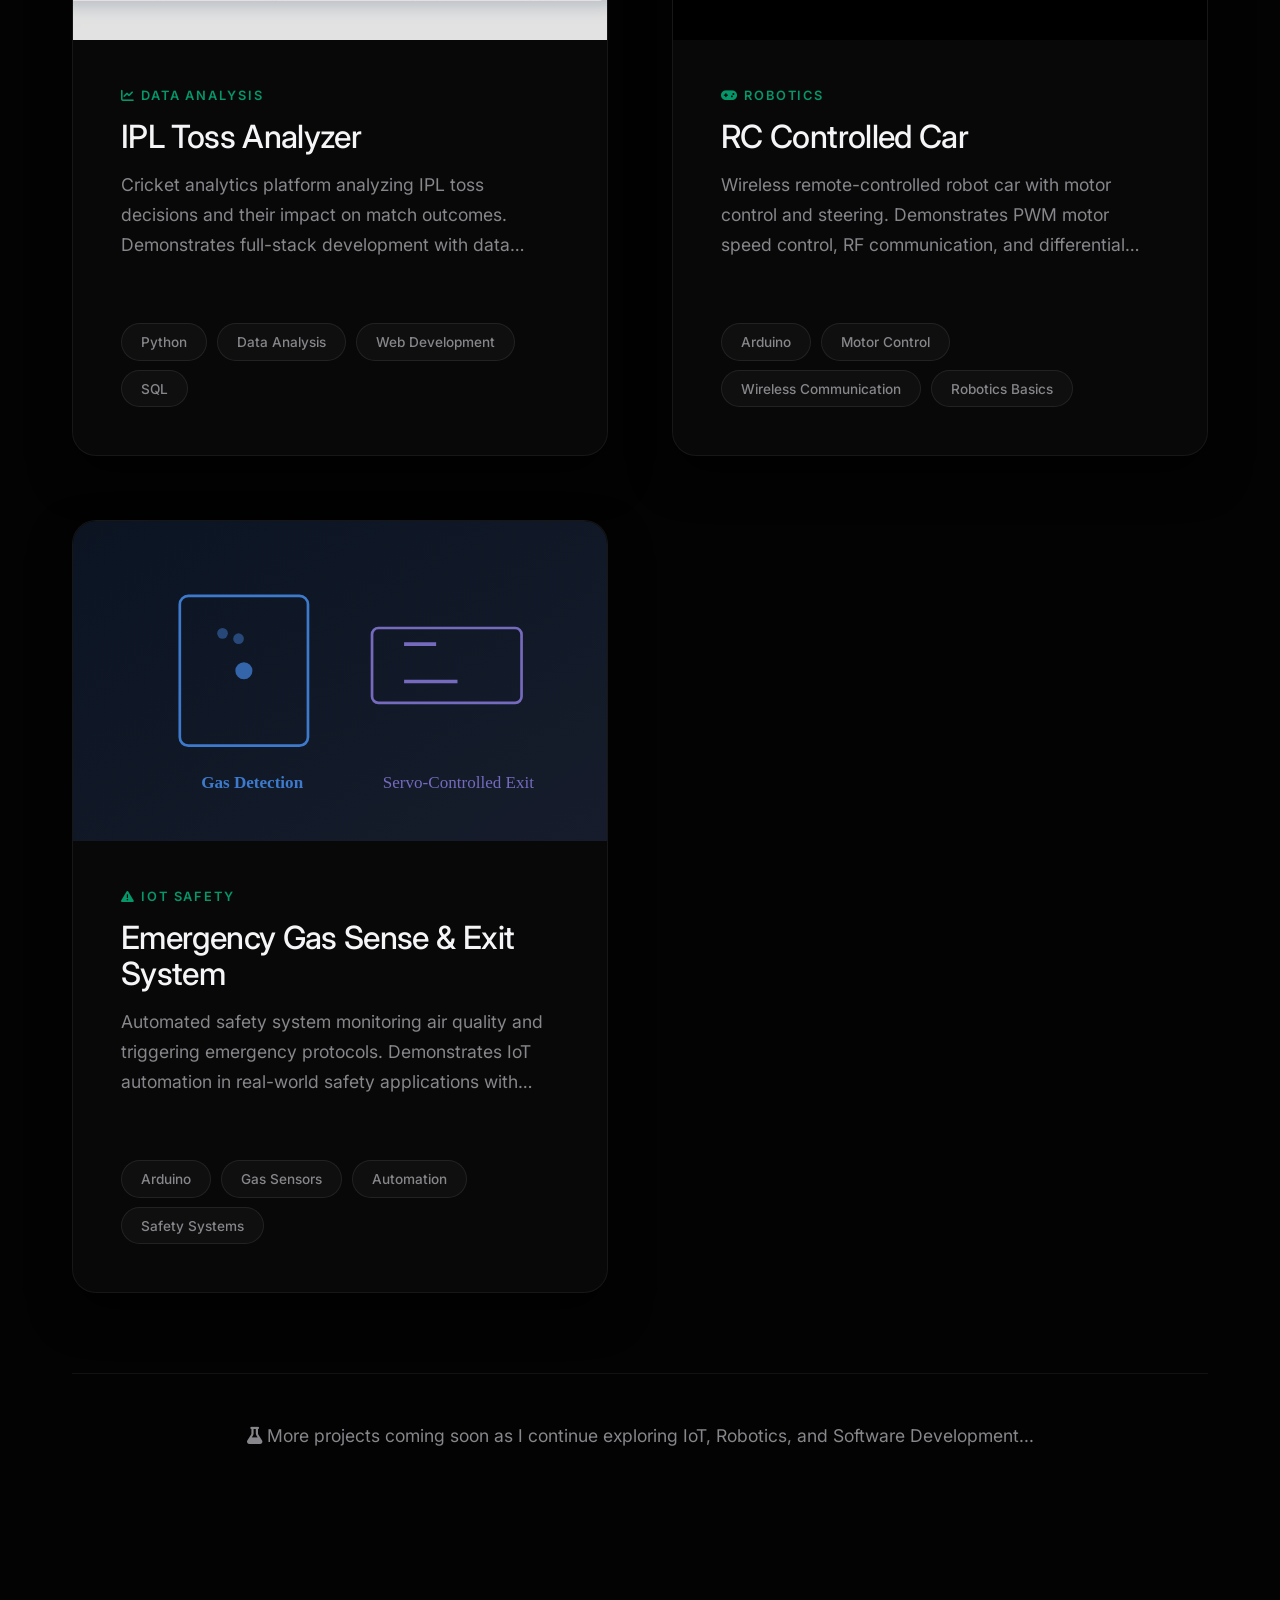
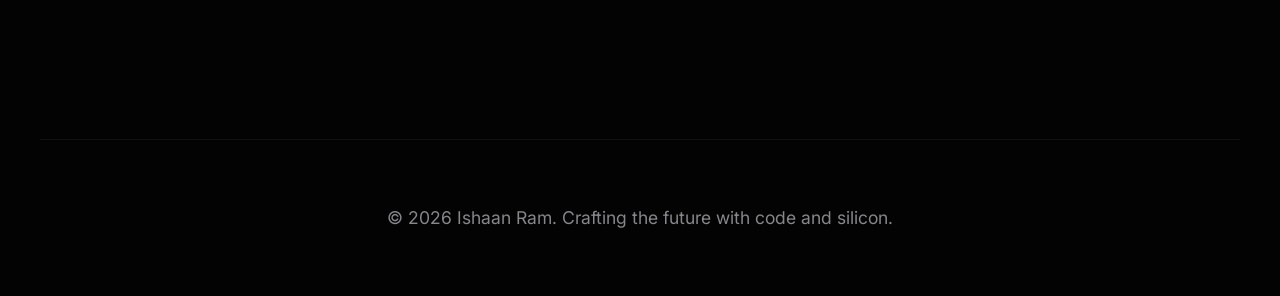
==== commit 42e50808: "Enhance cinematic luxury aesthetic and update skills" ====
--- a/projects.html
+++ b/projects.html
@@ -8,58 +8,46 @@
   <link rel="stylesheet" href="style.css?v=7">
   <link rel="stylesheet" href="https://cdnjs.cloudflare.com/ajax/libs/font-awesome/6.4.0/css/all.min.css">
   <style>
-    :root {
-      --bg-color: #0a0a0a;
-      --card-bg: rgba(20, 20, 20, 0.75);
-      --text-primary: #f5f5f5;
-      --text-secondary: #a0a0a0;
-      --accent-blue: #10b981;
-      --accent-violet: #d4af37;
-      --border-color: rgba(100, 100, 100, 0.15);
-      --shadow: 0 20px 60px rgba(0, 0, 0, 0.8);
-      --transition: all 0.4s cubic-bezier(0.25, 0.46, 0.45, 0.94);
-      --accent-blue-rgb: 16, 185, 129;
-      --accent-violet-rgb: 212, 175, 55;
-    }
-
+    /* Cinematic Projects Page Styles */
     .projects-page-hero {
       text-align: center;
-      padding: 8rem 2rem 4rem;
-      background: linear-gradient(135deg, rgba(var(--accent-blue-rgb), 0.03), rgba(var(--accent-violet-rgb), 0.02));
-      margin-top: 5rem;
+      padding: 12rem 2rem 6rem;
+      position: relative;
+      background: none;
+    }
+
+    .projects-page-hero::before {
+      content: '';
+      position: absolute;
+      top: -50%; left: 0; right: 0; bottom: 0;
+      background: radial-gradient(circle at center, rgba(var(--accent-blue-rgb), 0.05) 0%, transparent 70%);
+      pointer-events: none;
+      z-index: -1;
     }
 
     .projects-page-hero h1 {
-      font-size: 3.5rem;
+      font-size: 4.5rem;
       margin-bottom: 1.5rem;
-      color: #ffffff;
-      font-weight: 700;
-      letter-spacing: -0.03em;
+      background: linear-gradient(180deg, #fff 0%, #a0a0a0 100%);
+      -webkit-background-clip: text;
+      -webkit-text-fill-color: transparent;
     }
 
     .projects-page-hero p {
-      font-size: 1.1rem;
+      font-size: 1.2rem;
+      max-width: 700px;
+      margin: 0 auto;
       color: var(--text-secondary);
-      max-width: 650px;
-      margin: 0 auto;
-      line-height: 1.8;
-      letter-spacing: 0.01em;
     }
 
     .projects-section {
-      padding: 6rem 2rem;
-    }
-
-    .projects-container {
-      max-width: 1400px;
-      margin: 0 auto;
+      padding: 4rem 2rem 10rem;
     }
 
     .projects-grid {
       display: grid;
-      grid-template-columns: repeat(auto-fit, minmax(380px, 1fr));
-      gap: 3rem;
-      margin-top: 4rem;
+      grid-template-columns: repeat(auto-fit, minmax(420px, 1fr));
+      gap: 4rem;
     }
 
     .project-card {
@@ -69,64 +57,52 @@
       flex-direction: column;
       height: 100%;
       cursor: pointer;
-      position: relative;
-      background: rgba(20, 20, 20, 0.6);
-      border: 1px solid rgba(100, 100, 100, 0.1);
-      border-radius: 12px;
-      backdrop-filter: blur(10px);
-      transition: all 0.5s cubic-bezier(0.25, 0.46, 0.45, 0.94);
+      background: var(--card-bg);
+      border: 1px solid var(--border-color);
+      border-radius: 24px;
+      backdrop-filter: blur(40px) saturate(180%);
+      -webkit-backdrop-filter: blur(40px) saturate(180%);
+      transition: transform 0.8s cubic-bezier(0.16, 1, 0.3, 1), box-shadow 0.8s cubic-bezier(0.16, 1, 0.3, 1);
     }
 
     .project-card:hover {
-      transform: translateY(-12px);
-      border-color: rgba(16, 185, 129, 0.3);
-      background: rgba(30, 30, 30, 0.8);
-      box-shadow: 0 40px 100px rgba(16, 185, 129, 0.1);
+      transform: translateY(-8px) scale(1.01);
+      box-shadow: 0 40px 100px rgba(0, 0, 0, 0.9);
+      border-color: rgba(255, 255, 255, 0.12);
     }
 
     .project-media {
       width: 100%;
-      height: 260px;
-      background: linear-gradient(135deg, rgba(20, 20, 20, 0.8), rgba(30, 30, 30, 0.8));
-      display: flex;
-      align-items: center;
-      justify-content: center;
+      height: 320px;
+      background: #000;
+      position: relative;
       overflow: hidden;
-      position: relative;
-    }
-
-    .project-media img {
+    }
+
+    .project-media img, .project-media video {
       width: 100%;
       height: 100%;
       object-fit: cover;
-      transition: transform 0.6s cubic-bezier(0.25, 0.46, 0.45, 0.94);
-    }
-
-    .project-media video {
-      width: 100%;
-      height: 100%;
-      object-fit: cover;
-      transition: transform 0.6s cubic-bezier(0.25, 0.46, 0.45, 0.94);
+      transition: transform 1.5s cubic-bezier(0.16, 1, 0.3, 1);
+      filter: brightness(0.85) contrast(1.1);
     }
 
     .project-card:hover .project-media img,
     .project-card:hover .project-media video {
-      transform: scale(1.08);
+      transform: scale(1.05);
+      filter: brightness(1) contrast(1.1);
     }
 
     .project-overlay {
       position: absolute;
-      top: 0;
-      left: 0;
-      right: 0;
-      bottom: 0;
-      background: rgba(0, 0, 0, 0.4);
+      inset: 0;
+      background: rgba(0, 0, 0, 0.3);
       display: flex;
       align-items: center;
       justify-content: center;
       opacity: 0;
-      transition: opacity 0.4s cubic-bezier(0.25, 0.46, 0.45, 0.94);
-      backdrop-filter: blur(2px);
+      transition: opacity 0.8s cubic-bezier(0.16, 1, 0.3, 1);
+      backdrop-filter: blur(4px);
     }
 
     .project-card:hover .project-overlay {
@@ -134,94 +110,85 @@
     }
 
     .project-overlay-text {
-      color: #ffffff;
-      font-weight: 700;
-      display: flex;
-      align-items: center;
-      gap: 0.7rem;
-      font-size: 0.95rem;
-      letter-spacing: 0.02em;
-    }
-
-    .project-info {
-      padding: 2rem;
-      flex: 1;
-      display: flex;
-      flex-direction: column;
-    }
-
-    .project-category {
-      display: inline-block;
-      background: rgba(16, 185, 129, 0.1);
-      padding: 0.5rem 1rem;
-      border-radius: 6px;
-      font-size: 0.75rem;
-      color: var(--accent-blue);
-      margin-bottom: 1rem;
-      font-weight: 700;
-      width: fit-content;
+      color: #fff;
+      font-weight: 500;
+      font-size: 1.1rem;
       letter-spacing: 0.05em;
       text-transform: uppercase;
-      border: 1px solid rgba(16, 185, 129, 0.2);
+      padding: 1rem 2rem;
+      border: 1px solid rgba(255, 255, 255, 0.2);
+      border-radius: 30px;
+      background: rgba(255, 255, 255, 0.05);
+      backdrop-filter: blur(10px);
+    }
+
+    .project-info {
+      padding: 3rem;
+      display: flex;
+      flex-direction: column;
+      flex: 1;
+    }
+
+    .project-category {
+      font-size: 0.8rem;
+      text-transform: uppercase;
+      letter-spacing: 0.15em;
+      color: var(--accent-blue);
+      font-weight: 600;
+      margin-bottom: 1rem;
+      display: block;
     }
 
     .project-info h3 {
-      color: #ffffff;
-      margin-bottom: 0.8rem;
-      font-size: 1.3rem;
-      font-weight: 700;
-      letter-spacing: -0.01em;
+      font-size: 2rem;
+      margin-bottom: 1rem;
+      color: var(--text-primary);
     }
 
     .project-description {
-      flex: 1;
-      margin-bottom: 1.5rem;
       color: var(--text-secondary);
+      font-size: 1.1rem;
       line-height: 1.7;
-      font-size: 0.95rem;
+      margin-bottom: 2rem;
       display: -webkit-box;
       -webkit-line-clamp: 3;
       -webkit-box-orient: vertical;
       overflow: hidden;
+      flex: 1;
     }
 
     .skills-tags {
       display: flex;
       flex-wrap: wrap;
-      gap: 0.7rem;
-      margin-top: auto;
+      gap: 0.6rem;
     }
 
     .skill-tag {
-      background: rgba(16, 185, 129, 0.08);
-      border: 1px solid rgba(16, 185, 129, 0.2);
-      color: var(--accent-blue);
-      padding: 0.45rem 0.9rem;
-      border-radius: 5px;
-      font-size: 0.8rem;
-      font-weight: 600;
-      transition: all 0.3s ease;
-      letter-spacing: 0.01em;
+      background: rgba(255, 255, 255, 0.03);
+      border: 1px solid rgba(255, 255, 255, 0.08);
+      color: var(--text-secondary);
+      padding: 0.6rem 1.2rem;
+      border-radius: 20px;
+      font-size: 0.85rem;
+      font-weight: 500;
+      transition: all 0.4s ease;
     }
 
     .skill-tag:hover {
-      background: rgba(16, 185, 129, 0.15);
-      border-color: rgba(16, 185, 129, 0.4);
+      background: rgba(255, 255, 255, 0.1);
+      color: var(--text-primary);
     }
 
     /* Modal Styles */
     .modal {
       display: none;
       position: fixed;
+      inset: 0;
       z-index: 2000;
-      left: 0;
-      top: 0;
-      width: 100%;
-      height: 100%;
-      background: rgba(0, 0, 0, 0.8);
-      backdrop-filter: blur(8px);
-      -webkit-backdrop-filter: blur(8px);
-      animation: fadeIn 0.4s ease;
+      background: rgba(0, 0, 0, 0.85);
+      backdrop-filter: blur(20px);
+      -webkit-backdrop-filter: blur(20px);
+      animation: fadeIn 0.6s cubic-bezier(0.16, 1, 0.3, 1);
     }
 
     .modal.active {
@@ -231,255 +198,200 @@
     }
 
     .modal-content {
-      background: rgba(20, 20, 20, 0.8);
-      border: 1px solid rgba(100, 100, 100, 0.15);
-      border-radius: 12px;
-      max-width: 950px;
+      background: var(--card-bg);
+      border: 1px solid var(--border-color);
+      border-radius: 24px;
+      width: 90%;
+      max-width: 1000px;
       max-height: 90vh;
       overflow-y: auto;
-      width: 90%;
-      padding: 2.5rem;
+      padding: 4rem;
       position: relative;
-      box-shadow: 0 60px 120px rgba(0, 0, 0, 0.9);
-      animation: slideUp 0.4s cubic-bezier(0.25, 0.46, 0.45, 0.94);
-      backdrop-filter: blur(12px);
-      -webkit-backdrop-filter: blur(12px);
+      box-shadow: 0 60px 150px rgba(0, 0, 0, 0.9);
+      animation: slideUp 0.8s cubic-bezier(0.16, 1, 0.3, 1);
     }
 
     .modal-close {
       position: absolute;
-      top: 1.5rem;
-      right: 1.5rem;
-      background: rgba(16, 185, 129, 0.1);
-      border: 1px solid rgba(16, 185, 129, 0.2);
-      color: var(--accent-blue);
+      top: 2rem;
+      right: 2rem;
+      background: rgba(255, 255, 255, 0.05);
+      border: 1px solid rgba(255, 255, 255, 0.1);
+      color: var(--text-primary);
       font-size: 1.5rem;
-      cursor: pointer;
-      width: 44px;
-      height: 44px;
-      border-radius: 8px;
+      width: 48px;
+      height: 48px;
+      border-radius: 50%;
       display: flex;
       align-items: center;
       justify-content: center;
+      cursor: pointer;
       transition: all 0.3s ease;
     }
 
     .modal-close:hover {
-      background: rgba(16, 185, 129, 0.2);
-      border-color: rgba(16, 185, 129, 0.4);
+      background: rgba(255, 255, 255, 0.15);
+      transform: scale(1.1);
     }
 
     .modal-header {
       display: flex;
+      gap: 3rem;
+      margin-bottom: 3rem;
       align-items: center;
-      gap: 2rem;
-      margin-bottom: 2.5rem;
     }
 
     .modal-header-image {
-      width: 140px;
-      height: 140px;
-      border-radius: 8px;
+      width: 200px;
+      height: 200px;
+      border-radius: 20px;
       overflow: hidden;
       flex-shrink: 0;
-      border: 1px solid rgba(16, 185, 129, 0.2);
-    }
-
-    .modal-header-image img {
+      box-shadow: 0 20px 40px rgba(0,0,0,0.5);
+    }
+
+    .modal-header-image img, .modal-header-image video {
       width: 100%;
       height: 100%;
       object-fit: cover;
-      border-radius: 8px;
     }
 
     .modal-header-info h2 {
-      margin: 0 0 0.5rem 0;
-      font-size: 2rem;
-      font-weight: 700;
+      font-size: 3rem;
+      margin-bottom: 0.5rem;
     }
 
     .modal-category-full {
-      display: inline-block;
-      background: rgba(16, 185, 129, 0.1);
-      padding: 0.6rem 1.2rem;
-      border-radius: 6px;
-      font-size: 0.85rem;
+      font-size: 0.9rem;
+      text-transform: uppercase;
+      letter-spacing: 0.15em;
       color: var(--accent-blue);
-      margin-bottom: 0.8rem;
-      font-weight: 700;
-      border: 1px solid rgba(16, 185, 129, 0.2);
-      letter-spacing: 0.05em;
-      text-transform: uppercase;
+      font-weight: 600;
+      margin-bottom: 1.5rem;
+      display: block;
     }
 
     .modal-details {
-      margin-bottom: 2rem;
+      margin-bottom: 3rem;
     }
 
     .modal-details h3 {
-      color: #ffffff;
-      margin-bottom: 1.2rem;
+      font-size: 1.8rem;
+      margin-bottom: 1.5rem;
+    }
+
+    .modal-details p {
+      font-size: 1.15rem;
+      color: var(--text-secondary);
+      line-height: 1.8;
+      margin-bottom: 1.5rem;
+    }
+
+    .modal-features {
+      background: rgba(255, 255, 255, 0.02);
+      padding: 3rem;
+      border-radius: 20px;
+      border: 1px solid var(--border-color);
+      margin-bottom: 3rem;
+    }
+
+    .modal-features h4 {
       font-size: 1.3rem;
-      font-weight: 700;
-    }
-
-    .modal-details p {
-      line-height: 1.8;
-      margin-bottom: 1.2rem;
-      color: var(--text-secondary);
-    }
-
-    .modal-features {
-      background: rgba(16, 185, 129, 0.05);
-      padding: 2rem;
-      border-radius: 8px;
-      border-left: 3px solid var(--accent-blue);
-      margin-bottom: 2rem;
-      border: 1px solid rgba(16, 185, 129, 0.1);
-      border-left: 3px solid var(--accent-blue);
-    }
-
-    .modal-features h4 {
-      color: #ffffff;
-      margin-bottom: 1rem;
-      font-size: 1.1rem;
-      font-weight: 700;
+      margin-bottom: 1.5rem;
+      color: var(--text-primary);
     }
 
     .modal-features ul {
       list-style: none;
       color: var(--text-secondary);
+      font-size: 1.1rem;
     }
 
     .modal-features li {
-      padding: 0.6rem 0;
-      display: flex;
-      align-items: flex-start;
+      padding: 0.8rem 0;
+      display: flex;
+      gap: 1rem;
+      line-height: 1.6;
+      border-bottom: 1px solid rgba(255, 255, 255, 0.05);
+    }
+
+    .modal-features li:last-child {
+      border-bottom: none;
+    }
+
+    .modal-features li:before {
+      content: "—";
+      color: var(--accent-blue);
+    }
+
+    .modal-skills-full {
+      display: flex;
+      flex-wrap: wrap;
       gap: 0.8rem;
-      line-height: 1.6;
-    }
-
-    .modal-features li:before {
-      content: "▸";
-      color: var(--accent-blue);
-      font-weight: bold;
-      flex-shrink: 0;
-    }
-
-    .modal-skills-full {
-      display: flex;
-      flex-wrap: wrap;
-      gap: 1rem;
     }
 
     .skill-badge {
-      background: rgba(16, 185, 129, 0.1);
-      border: 1px solid rgba(16, 185, 129, 0.25);
-      color: var(--accent-blue);
-      padding: 0.7rem 1.4rem;
-      border-radius: 6px;
-      font-size: 0.9rem;
-      font-weight: 600;
-      transition: all 0.3s ease;
-    }
-
-    .skill-badge:hover {
-      background: rgba(16, 185, 129, 0.15);
-      border-color: rgba(16, 185, 129, 0.4);
+      background: rgba(255, 255, 255, 0.05);
+      border: 1px solid rgba(255, 255, 255, 0.1);
+      color: var(--text-primary);
+      padding: 0.8rem 1.5rem;
+      border-radius: 30px;
+      font-size: 0.95rem;
+      font-weight: 500;
     }
 
     .modal-links {
       display: flex;
-      gap: 1.2rem;
-      flex-wrap: wrap;
-      margin-top: 2rem;
+      gap: 1.5rem;
+      margin-top: 3rem;
     }
 
     .modal-link-btn {
       display: inline-flex;
       align-items: center;
-      gap: 0.7rem;
-      background: var(--accent-blue);
-      color: #000;
-      padding: 1rem 2rem;
-      border-radius: 6px;
+      gap: 1rem;
+      background: var(--text-primary);
+      color: var(--bg-color);
+      padding: 1.2rem 3rem;
+      border-radius: 30px;
+      font-size: 1.1rem;
+      font-weight: 500;
       text-decoration: none;
-      font-weight: 700;
-      transition: all 0.3s ease;
+      transition: all 0.4s ease;
+      cursor: pointer;
       border: none;
-      cursor: pointer;
-      letter-spacing: 0.02em;
     }
 
     .modal-link-btn:hover {
-      transform: translateY(-4px);
-      box-shadow: 0 20px 50px rgba(16, 185, 129, 0.3);
+      background: var(--text-secondary);
+      transform: scale(1.02);
     }
 
     .modal-link-btn.secondary {
       background: transparent;
-      border: 2px solid var(--accent-blue);
-      color: var(--accent-blue);
+      border: 1px solid rgba(255, 255, 255, 0.2);
+      color: var(--text-primary);
     }
 
     .modal-link-btn.secondary:hover {
-      background: rgba(16, 185, 129, 0.1);
+      background: rgba(255, 255, 255, 0.1);
     }
 
     @keyframes fadeIn {
-      from {
-        opacity: 0;
-      }
-
-      to {
-        opacity: 1;
-      }
+      from { opacity: 0; }
+      to { opacity: 1; }
     }
 
     @keyframes slideUp {
-      from {
-        opacity: 0;
-        transform: translateY(40px);
-      }
-
-      to {
-        opacity: 1;
-        transform: translateY(0);
-      }
+      from { opacity: 0; transform: translateY(60px) scale(0.98); }
+      to { opacity: 1; transform: translateY(0) scale(1); }
     }
 
     @media (max-width: 768px) {
-      .projects-page-hero h1 {
-        font-size: 2.2rem;
-      }
-
-      .projects-grid {
-        grid-template-columns: 1fr;
-        gap: 2rem;
-      }
-
-      .project-media {
-        height: 200px;
-      }
-
-      .modal-content {
-        width: 95%;
-        padding: 2rem;
-      }
-
-      .modal-header {
-        flex-direction: column;
-        text-align: center;
-      }
-
-      .modal-header-image {
-        width: 120px;
-        height: 120px;
-      }
-
-      .modal-header-info h2 {
-        font-size: 1.6rem;
-      }
+      .projects-page-hero h1 { font-size: 3rem; }
+      .projects-grid { grid-template-columns: 1fr; }
+      .modal-content { padding: 2rem; width: 95%; }
+      .modal-header { flex-direction: column; text-align: center; }
     }
   </style>
 </head>
@@ -722,9 +634,9 @@
           "Web Dashboard: Interactive frontend for data visualization and trend analysis",
           "Predictive Insights: Machine learning models to forecast toss decision impacts"
         ],
-        skills: ["Python", "Data Analysis", "Web Development", "HTML/CSS", "JavaScript", "SQL", "Statistics"],
+        skills: ["Python", "Data Analysis", "Web Development", "HTML/CSS", "JavaScript", "Statistics"],
         github: "https://github.com/Ishaan2008-op/ipl-toss-analyzer",
-        techStack: "Python • Pandas • HTML5 • CSS3 • JavaScript • SQLite"
+        techStack: "Python • Pandas • HTML5 • CSS3 • JavaScript"
       },
       {
         id: 3,
--- a/style.css
+++ b/style.css
@@ -1,24 +1,20 @@
-/* 
-  Luxury Premium Portfolio Design System
-  Inspired by Apple, Porsche, Tesla, Bang & Olufsen
-  Color Palette: Matte black, graphite, deep charcoal, soft white, subtle emerald
-*/
-
-@import url('https://fonts.googleapis.com/css2?family=Outfit:wght@300;400;600;700&display=swap');
+@import url('https://fonts.googleapis.com/css2?family=Inter:wght@300;400;500;600;700&display=swap');
 
 :root {
-    --bg-color: #0a0a0a;
-    --card-bg: rgba(20, 20, 20, 0.75);
-    --text-primary: #f5f5f5;
-    --text-secondary: #a0a0a0;
-    --accent-blue: #10b981;
-    --accent-violet: #d4af37;
-    --border-color: rgba(100, 100, 100, 0.15);
-    --glass-border: rgba(150, 150, 150, 0.12);
-    --shadow: 0 20px 60px rgba(0, 0, 0, 0.8);
-    --transition: all 0.4s cubic-bezier(0.25, 0.46, 0.45, 0.94);
-    --accent-blue-rgb: 16, 185, 129;
-    --accent-violet-rgb: 212, 175, 55;
+    --bg-color: #030303;
+    --card-bg: rgba(18, 18, 18, 0.4);
+    --text-primary: #f5f5f7;
+    --text-secondary: #86868b;
+    --accent-blue: #059669; /* Restrained emerald */
+    --accent-violet: #86868b; /* Soft silver/graphite */
+    --border-color: rgba(255, 255, 255, 0.06);
+    --glass-border: rgba(255, 255, 255, 0.08);
+    --shadow: 0 40px 100px rgba(0, 0, 0, 0.9);
+    --shadow-soft: 0 20px 40px rgba(0, 0, 0, 0.6);
+    --transition: all 0.8s cubic-bezier(0.16, 1, 0.3, 1);
+    --transition-fast: all 0.4s cubic-bezier(0.16, 1, 0.3, 1);
+    --accent-blue-rgb: 5, 150, 105;
+    --accent-violet-rgb: 134, 134, 139;
 }
 
 * {
@@ -29,20 +25,142 @@
 
 html {
     scroll-behavior: smooth;
+    font-family: 'Inter', -apple-system, BlinkMacSystemFont, sans-serif;
+    background-color: var(--bg-color);
+    color: var(--text-primary);
 }
 
 body {
     background-color: var(--bg-color);
-    background-image:
-        radial-gradient(circle at 20% 50%, rgba(16, 185, 129, 0.03) 0%, transparent 50%),
-        radial-gradient(circle at 80% 80%, rgba(212, 175, 55, 0.02) 0%, transparent 50%);
     overflow-x: hidden;
+    -webkit-font-smoothing: antialiased;
+    -moz-osx-font-smoothing: grayscale;
 }
 
 body.loading {
     overflow: hidden;
 }
 
+/* Typography */
+h1, h2, h3, h4 {
+    letter-spacing: -0.04em;
+    line-height: 1.1;
+    color: var(--text-primary);
+    font-weight: 600;
+}
+
+h1 {
+    font-size: 5rem;
+    letter-spacing: -0.05em;
+    margin-bottom: 1.5rem;
+}
+
+h2 {
+    font-size: 3rem;
+    margin-bottom: 2rem;
+    letter-spacing: -0.03em;
+}
+
+h3 {
+    font-size: 1.5rem;
+    letter-spacing: -0.02em;
+    font-weight: 500;
+}
+
+p {
+    color: var(--text-secondary);
+    line-height: 1.6;
+    font-size: 1.1rem;
+    font-weight: 400;
+}
+
+/* Layout Containers */
+header, section, footer, main {
+    max-width: 1200px;
+    margin: 0 auto;
+}
+
+section {
+    padding: 10rem 2rem;
+}
+
+/* Glassmorphism Components */
+.card {
+    background: var(--card-bg);
+    backdrop-filter: blur(40px) saturate(180%);
+    -webkit-backdrop-filter: blur(40px) saturate(180%);
+    border: 1px solid var(--border-color);
+    border-radius: 20px;
+    box-shadow: var(--shadow-soft);
+    transition: var(--transition);
+}
+
+.card:hover {
+    transform: translateY(-4px) scale(1.005);
+    border-color: rgba(255, 255, 255, 0.12);
+    background: rgba(25, 25, 25, 0.6);
+    box-shadow: var(--shadow);
+}
+
+/* Navigation */
+nav {
+    position: fixed;
+    top: 0;
+    left: 0;
+    right: 0;
+    z-index: 1000;
+    background: rgba(3, 3, 3, 0.4);
+    backdrop-filter: blur(30px) saturate(150%);
+    -webkit-backdrop-filter: blur(30px) saturate(150%);
+    border-bottom: 1px solid rgba(255, 255, 255, 0.05);
+    display: flex;
+    justify-content: space-between;
+    align-items: center;
+    padding: 1rem 3rem;
+    transition: var(--transition-fast);
+}
+
+.nav-logo {
+    font-weight: 600;
+    font-size: 1.2rem;
+    color: var(--text-primary);
+    text-decoration: none;
+    letter-spacing: 0.1em;
+}
+
+.nav-links {
+    display: flex;
+    gap: 3rem;
+    align-items: center;
+}
+
+nav a {
+    color: var(--text-secondary);
+    text-decoration: none;
+    font-weight: 400;
+    font-size: 0.9rem;
+    transition: var(--transition-fast);
+    letter-spacing: 0.01em;
+}
+
+nav a:hover {
+    color: var(--text-primary);
+}
+
+.nav-projects-btn {
+    background: var(--text-primary);
+    color: var(--bg-color) !important;
+    padding: 0.6rem 1.5rem;
+    border-radius: 20px;
+    font-weight: 500;
+}
+
+.nav-projects-btn:hover {
+    background: var(--text-secondary);
+    transform: scale(1.05);
+}
+
+/* Loader */
 .loader-screen {
     position: fixed;
     inset: 0;
@@ -50,37 +168,32 @@
     display: grid;
     place-items: center;
     background-color: var(--bg-color);
-    background-image:
-        radial-gradient(circle at 20% 50%, rgba(16, 185, 129, 0.03) 0%, transparent 50%),
-        radial-gradient(circle at 80% 80%, rgba(212, 175, 55, 0.02) 0%, transparent 50%);
-    transition: opacity 0.6s ease, visibility 0.6s ease;
+    transition: opacity 1.2s cubic-bezier(0.16, 1, 0.3, 1), visibility 1.2s cubic-bezier(0.16, 1, 0.3, 1);
 }
 
 .loader-inner {
     text-align: center;
-    padding: 2rem;
-    background: rgba(7, 45, 28, 0.85);
-    border: 1px solid var(--glass-border);
-    border-radius: 16px;
-    box-shadow: var(--shadow);
+    opacity: 1;
+    background: none;
+    border: none;
+    box-shadow: none;
+    transition: var(--transition);
 }
 
 .loader-inner h1 {
+    font-size: 2rem;
+    color: var(--text-secondary);
     margin: 0;
-    color: #ffffff;
+    text-transform: none;
+    letter-spacing: -0.03em;
+}
+
+.loader-inner p {
+    margin-top: 1rem;
+    color: var(--accent-blue);
+    font-size: 0.9rem;
+    letter-spacing: 0.1em;
     text-transform: uppercase;
-    letter-spacing: 2px;
-}
-
-.loader-inner h1+h1 {
-    margin-top: 0.6rem;
-}
-
-.loader-inner p {
-    margin-top: 0.9rem;
-    margin-bottom: 0;
-    color: var(--accent-blue);
-    letter-spacing: 1px;
 }
 
 .loader-hide {
@@ -89,483 +202,266 @@
     pointer-events: none;
 }
 
-/* Typography */
-h1,
-h2,
-h3 {
-    letter-spacing: -0.02em;
-    line-height: 1.2;
-    margin-bottom: 1.5rem;
-    color: #ffffff;
-    font-weight: 700;
-}
-
-h1 {
-    font-size: 3.5rem;
-    margin-bottom: 1.2rem;
-    font-weight: 700;
-    letter-spacing: -0.03em;
-}
-
-h2 {
-    font-size: 2.2rem;
-    margin-bottom: 2rem;
-    position: relative;
-    padding-bottom: 0;
-    font-weight: 700;
-    letter-spacing: -0.02em;
-}
-
-h2::after {
-    content: '';
-    position: absolute;
-    left: 0;
-    bottom: -12px;
-    width: 40px;
-    height: 3px;
-    background: var(--accent-blue);
-    border-radius: 2px;
-}
-
-p {
-    color: var(--text-secondary);
-    margin-bottom: 1.2rem;
-    line-height: 1.7;
-}
-
-/* Layout Containers */
-header,
-section,
-footer {
-    max-width: 1400px;
-    margin: 0 auto;
-    padding: 2rem;
-}
-
-section {
-    padding: 6rem 2rem;
-}
-
-/* Glassmorphism Components */
-.card {
-    background: rgba(25, 25, 25, 0.6);
-    backdrop-filter: blur(12px);
-    -webkit-backdrop-filter: blur(12px);
-    border: 1px solid var(--border-color);
-    border-radius: 12px;
-    box-shadow: var(--shadow);
-    transition: var(--transition);
-}
-
-.card:hover {
-    transform: translateY(-8px);
-    border-color: var(--accent-blue);
-    background: rgba(35, 35, 35, 0.7);
-}
-
-/* Navigation */
-nav {
-    position: fixed;
-    top: 0;
-    left: 0;
-    right: 0;
-    z-index: 1000;
-    background: rgba(10, 10, 10, 0.8);
-    backdrop-filter: blur(20px);
-    -webkit-backdrop-filter: blur(20px);
-    border-bottom: 1px solid var(--border-color);
-    display: flex;
-    justify-content: space-between;
-    align-items: center;
-    padding: 1.2rem 2rem;
-    gap: 2rem;
-}
-
-.nav-logo {
-    font-weight: 700;
-    font-size: 1.1rem;
-    color: #ffffff;
-    text-decoration: none;
-    letter-spacing: 0.15em;
-    text-transform: uppercase;
-}
-
-.nav-links {
-    display: flex;
-    gap: 2rem;
-    align-items: center;
-}
-
-nav a {
-    color: var(--text-primary);
-    text-decoration: none;
-    font-weight: 600;
-    font-size: 0.85rem;
-    transition: var(--transition);
-    opacity: 0.7;
-    letter-spacing: 0.02em;
-}
-
-nav a:hover {
-    color: var(--accent-blue);
-    opacity: 1;
-}
-
-.nav-projects-btn {
-    background: var(--accent-blue);
-    padding: 0.7rem 1.6rem;
-    border-radius: 6px;
-    opacity: 1;
-    color: #000 !important;
-    font-weight: 700;
-}
-
-.nav-projects-btn:hover {
-    transform: translateY(-2px);
-    box-shadow: none;
-}
-
 /* Hero Section */
 .hero {
     min-height: 100vh;
     display: flex;
+    flex-direction: column;
     align-items: center;
-    justify-content: space-between;
-    gap: 6rem;
-    padding: 8rem 2rem 2rem;
-}
-
-.hero-content {
-    flex: 1;
-}
-
-.hero-content p:first-child {
-    color: var(--accent-blue);
-    font-size: 0.9rem;
-    letter-spacing: 0.15em;
-    text-transform: uppercase;
-    font-weight: 700;
-    margin-bottom: 1rem;
-}
-
-.hero-content h1 {
-    font-size: 4rem;
-    margin-bottom: 1.5rem;
-    font-weight: 700;
-    letter-spacing: -0.03em;
-}
-
-.hero-content>p:last-child {
-    font-size: 1.15rem;
-    line-height: 1.8;
-    max-width: 600px;
-    color: #d0d0d0;
-}
-
-.hero-image {
-    flex: 1;
-    display: flex;
     justify-content: center;
+    text-align: center;
+    padding-top: 10rem;
     position: relative;
     z-index: 2;
-}
-
-/* Floating animation for the image */
-@keyframes float {
-    0% {
-        transform: translateY(0px) scale(1);
-    }
-
-    50% {
-        transform: translateY(-20px) scale(1.01);
-    }
-
-    100% {
-        transform: translateY(0px) scale(1);
-    }
+    gap: 4rem;
+}
+
+.hero-content {
+    max-width: 900px;
+    margin: 0 auto;
+}
+
+.hero-subtitle {
+    color: var(--text-secondary);
+    font-size: 0.9rem;
+    letter-spacing: 0.2em;
+    text-transform: uppercase;
+    font-weight: 500;
+    margin-bottom: 2rem;
+    display: block;
+}
+
+.hero-content h1 {
+    background: linear-gradient(180deg, #fff 0%, #a0a0a0 100%);
+    -webkit-background-clip: text;
+    -webkit-text-fill-color: transparent;
+    margin-bottom: 2rem;
+}
+
+.hero-content p {
+    font-size: 1.4rem;
+    max-width: 700px;
+    margin: 0 auto;
+    color: var(--text-secondary);
+}
+
+.hero-image {
+    width: 100%;
+    max-width: 600px;
+    margin: 0 auto;
+    position: relative;
+    border-radius: 24px;
+    overflow: hidden;
+    box-shadow: var(--shadow);
+}
+
+.hero-image::after {
+    content: '';
+    position: absolute;
+    inset: 0;
+    border-radius: 24px;
+    border: 1px solid var(--border-color);
+    pointer-events: none;
 }
 
 .hero-image img {
-    width: 350px;
-    height: 350px;
-    border-radius: 8px;
-    object-fit: cover;
-    border: 1px solid rgba(100, 100, 100, 0.3);
-    background: rgba(30, 30, 30, 0.5);
-    animation: float 6s ease-in-out infinite;
-    transition: var(--transition);
-    box-shadow: 0 40px 80px rgba(0, 0, 0, 0.9);
-}
-
-.hero-image img:hover {
-    transform: scale(1.02);
-    animation-play-state: paused;
-    border-color: var(--accent-blue);
-    box-shadow: 0 60px 120px rgba(16, 185, 129, 0.15);
+    width: 100%;
+    height: auto;
+    display: block;
+    transform: scale(1.05);
+    transition: transform 2.5s cubic-bezier(0.16, 1, 0.3, 1);
+    filter: grayscale(20%) contrast(1.1) brightness(0.9);
+}
+
+.hero-image:hover img {
+    transform: scale(1);
+    filter: grayscale(0%) contrast(1.1) brightness(1);
 }
 
 /* Skills/Education */
 .skills-grid {
     display: grid;
     grid-template-columns: repeat(auto-fit, minmax(280px, 1fr));
-    gap: 1.5rem;
+    gap: 2rem;
 }
 
 .skill-item {
-    padding: 1.5rem;
+    padding: 3rem 2rem;
+    text-align: left;
+    background: transparent;
+    border: none;
+    border-top: 1px solid rgba(255, 255, 255, 0.1);
+    border-radius: 0;
+    box-shadow: none;
+    transition: var(--transition-fast);
+}
+
+.skill-item:hover {
+    transform: translateY(-8px);
+    border-top-color: var(--text-primary);
+    background: rgba(255, 255, 255, 0.02);
+    border-radius: 12px;
+}
+
+.skill-item i {
+    font-size: 2rem;
+    color: var(--text-primary);
+    margin-bottom: 1.5rem;
+    opacity: 0.8;
 }
 
 .skill-item h3 {
-    color: var(--accent-blue);
-    margin-bottom: 0.5rem;
+    margin-bottom: 1rem;
+    color: var(--text-primary);
+}
+
+.skill-item p {
+    font-size: 1rem;
+}
+
+/* Contact container */
+.contact-container, .contact-item {
+    background: var(--card-bg);
 }
 
 /* Project Gallery */
 .projects-grid {
     display: grid;
-    grid-template-columns: repeat(auto-fit, minmax(320px, 1fr));
-    gap: 2rem;
+    grid-template-columns: repeat(auto-fit, minmax(400px, 1fr));
+    gap: 3rem;
 }
 
 .project-card {
     padding: 0;
     overflow: hidden;
+    background: rgba(15, 15, 15, 0.5);
+    border: 1px solid var(--border-color);
+    border-radius: 24px;
 }
 
 .project-media {
     width: 100%;
-    height: 200px;
+    height: 320px;
     background: #000;
-    display: flex;
-    align-items: center;
-    justify-content: center;
     position: relative;
-}
-
-.project-media img {
+    overflow: hidden;
+}
+
+.project-media img, .project-media video {
     width: 100%;
     height: 100%;
     object-fit: cover;
-    border-radius: 8px;
-}
-
-.project-media video {
-    width: 100%;
-    height: 100%;
-    object-fit: cover;
-}
-
-.project-media::after {
-    content: '▶';
-    position: absolute;
-    font-size: 3rem;
-    color: rgba(var(--accent-blue-rgb), 0.8);
+    transition: transform 1.5s cubic-bezier(0.16, 1, 0.3, 1);
+    filter: brightness(0.85) contrast(1.05);
+}
+
+.project-card:hover .project-media img,
+.project-card:hover .project-media video {
+    transform: scale(1.05);
+    filter: brightness(1) contrast(1.05);
+}
+
+.project-info {
+    padding: 2.5rem;
+}
+
+.project-category {
+    font-size: 0.8rem;
+    text-transform: uppercase;
+    letter-spacing: 0.15em;
+    color: var(--accent-blue);
+    font-weight: 600;
+    margin-bottom: 1rem;
+    display: block;
+    background: none;
+    border: none;
+    padding: 0;
+}
+
+.project-info h3 {
+    font-size: 1.8rem;
+    margin-bottom: 1rem;
+}
+
+.project-description {
+    font-size: 1.05rem;
+    color: var(--text-secondary);
+}
+
+.skills-tags {
+    margin-top: 2rem;
     display: flex;
-    align-items: center;
-    justify-content: center;
-    text-shadow: none;
-}
-
-.project-card:hover .project-media::after {
-    color: var(--accent-blue);
-    text-shadow: none;
-}
-
-.project-info {
-    padding: 1.5rem;
-}
-
-.project-info h3 {
-    margin-bottom: 0.8rem;
-}
-
-.project-links {
-    margin-top: 1rem;
-    display: flex;
-    gap: 1rem;
-}
-
-.project-links a {
-    color: var(--accent-blue);
-    text-decoration: none;
-    font-weight: 600;
-    font-size: 0.9rem;
-}
-
-/* Contact */
-.contact-container {
-    display: flex;
-    flex-direction: column;
-    gap: 1.2rem;
-    max-width: 600px;
-    margin: 0 auto;
-}
-
-.contact-item {
-    display: flex;
-    align-items: center;
-    gap: 1.2rem;
-    color: var(--text-primary);
-    text-decoration: none;
-    padding: 1.5rem;
-    border-radius: 8px;
-    background: rgba(25, 25, 25, 0.6);
-    border: 1px solid rgba(100, 100, 100, 0.15);
-    transition: var(--transition);
-}
-
-.contact-item:hover {
-    background: rgba(16, 185, 129, 0.08);
-    border-color: rgba(16, 185, 129, 0.3);
-    transform: translateX(8px);
+    flex-wrap: wrap;
+    gap: 0.5rem;
+}
+
+.skill-tag {
+    background: rgba(255, 255, 255, 0.05);
+    border: 1px solid rgba(255, 255, 255, 0.1);
+    color: var(--text-secondary);
+    padding: 0.5rem 1rem;
+    border-radius: 20px;
+    font-size: 0.8rem;
+    font-weight: 500;
 }
 
 /* Buttons */
 .btn-primary {
     display: inline-flex;
     align-items: center;
-    gap: 0.8rem;
-    background: var(--accent-blue);
-    color: #000;
-    padding: 1rem 2.2rem;
-    border-radius: 6px;
+    justify-content: center;
+    gap: 1rem;
+    background: var(--text-primary);
+    color: var(--bg-color);
+    padding: 1.2rem 3rem;
+    border-radius: 30px;
     text-decoration: none;
-    font-weight: 700;
-    transition: var(--transition);
-    box-shadow: 0 20px 40px rgba(16, 185, 129, 0.2);
-    letter-spacing: 0.02em;
+    font-weight: 500;
+    transition: var(--transition-fast);
+    font-size: 1.1rem;
+    box-shadow: 0 10px 30px rgba(255, 255, 255, 0.1);
 }
 
 .btn-primary:hover {
-    transform: translateY(-4px);
-    box-shadow: 0 30px 60px rgba(16, 185, 129, 0.3);
+    background: var(--text-secondary);
+    color: var(--bg-color);
+    transform: scale(1.02);
+    box-shadow: 0 15px 40px rgba(255, 255, 255, 0.15);
 }
 
 /* Projects CTA Section */
 .projects-cta {
-    padding: 7rem 2rem;
     text-align: center;
+    padding: 12rem 2rem;
 }
 
 .cta-content {
-    padding: 5rem !important;
-    background: rgba(30, 30, 30, 0.5);
-    border: 1px solid rgba(16, 185, 129, 0.2) !important;
-    backdrop-filter: blur(12px);
+    padding: 6rem 2rem !important;
+    background: transparent !important;
+    border: none !important;
+    box-shadow: none !important;
 }
 
 .cta-content h2 {
-    font-size: 2.8rem;
+    font-size: 4rem;
     margin-bottom: 2rem;
-}
-
-.cta-content p {
-    font-size: 1.1rem;
-    margin-bottom: 2.5rem;
-    color: var(--text-secondary);
 }
 
 /* Footer */
 footer {
     text-align: center;
-    padding: 5rem 2rem;
+    padding: 4rem 2rem;
     border-top: 1px solid var(--border-color);
-    margin-top: 8rem;
     color: var(--text-secondary);
     font-size: 0.9rem;
-    letter-spacing: 0.01em;
+    margin-top: 5rem;
 }
 
 @media (max-width: 768px) {
-    .hero {
-        flex-direction: column-reverse;
-        text-align: center;
-    }
-
-    h1 {
-        font-size: 2.5rem;
-    }
-
-    .nav-links {
-        gap: 1rem;
-        font-size: 0.8rem;
-    }
-
-    nav {
-        flex-direction: column;
-        padding: 1rem;
-        gap: 1rem;
-    }
-
-    .cta-content {
-        padding: 2rem !important;
-    }
-
-    .cta-content h2 {
-        font-size: 1.8rem;
-    }
-}
-
-/* Skills Grid */
-.skills-grid {
-    display: grid;
-    grid-template-columns: repeat(auto-fit, minmax(320px, 1fr));
-    gap: 2.5rem;
-    margin-top: 3rem;
-}
-
-.skill-item {
-    text-align: center;
-    padding: 2.5rem;
-    border-radius: 8px;
-    background: rgba(25, 25, 25, 0.5);
-    border: 1px solid rgba(100, 100, 100, 0.1);
-    backdrop-filter: blur(10px);
-    transition: var(--transition);
-}
-
-.skill-item:hover {
-    background: rgba(30, 30, 30, 0.7);
-    border-color: rgba(16, 185, 129, 0.2);
-    transform: translateY(-8px);
-}
-
-.skill-item i {
-    transition: var(--transition);
-}
-
-.skill-item:hover i {
-    transform: scale(1.15);
-    color: var(--accent-blue);
-}
-
-.skill-item h3 {
-    margin-bottom: 1rem;
-    color: #ffffff;
-    font-weight: 700;
-    font-size: 1.1rem;
-}
-
-.skill-item p {
-    font-size: 0.95rem;
-    line-height: 1.6;
-    color: var(--text-secondary);
-}
-
-/* Animations */
-@keyframes fadeIn {
-    from {
-        opacity: 0;
-        transform: translateY(20px);
-    }
-
-    to {
-        opacity: 1;
-        transform: translateY(0);
-    }
-}
-
-.hero-content,
-.card {
-    animation: fadeIn 1s ease-out forwards;
+    h1 { font-size: 3rem; }
+    h2 { font-size: 2.5rem; }
+    .nav-links { display: none; }
+    .hero-content p { font-size: 1.1rem; }
+    .projects-grid { grid-template-columns: 1fr; }
+    .hero { padding-top: 8rem; }
 }
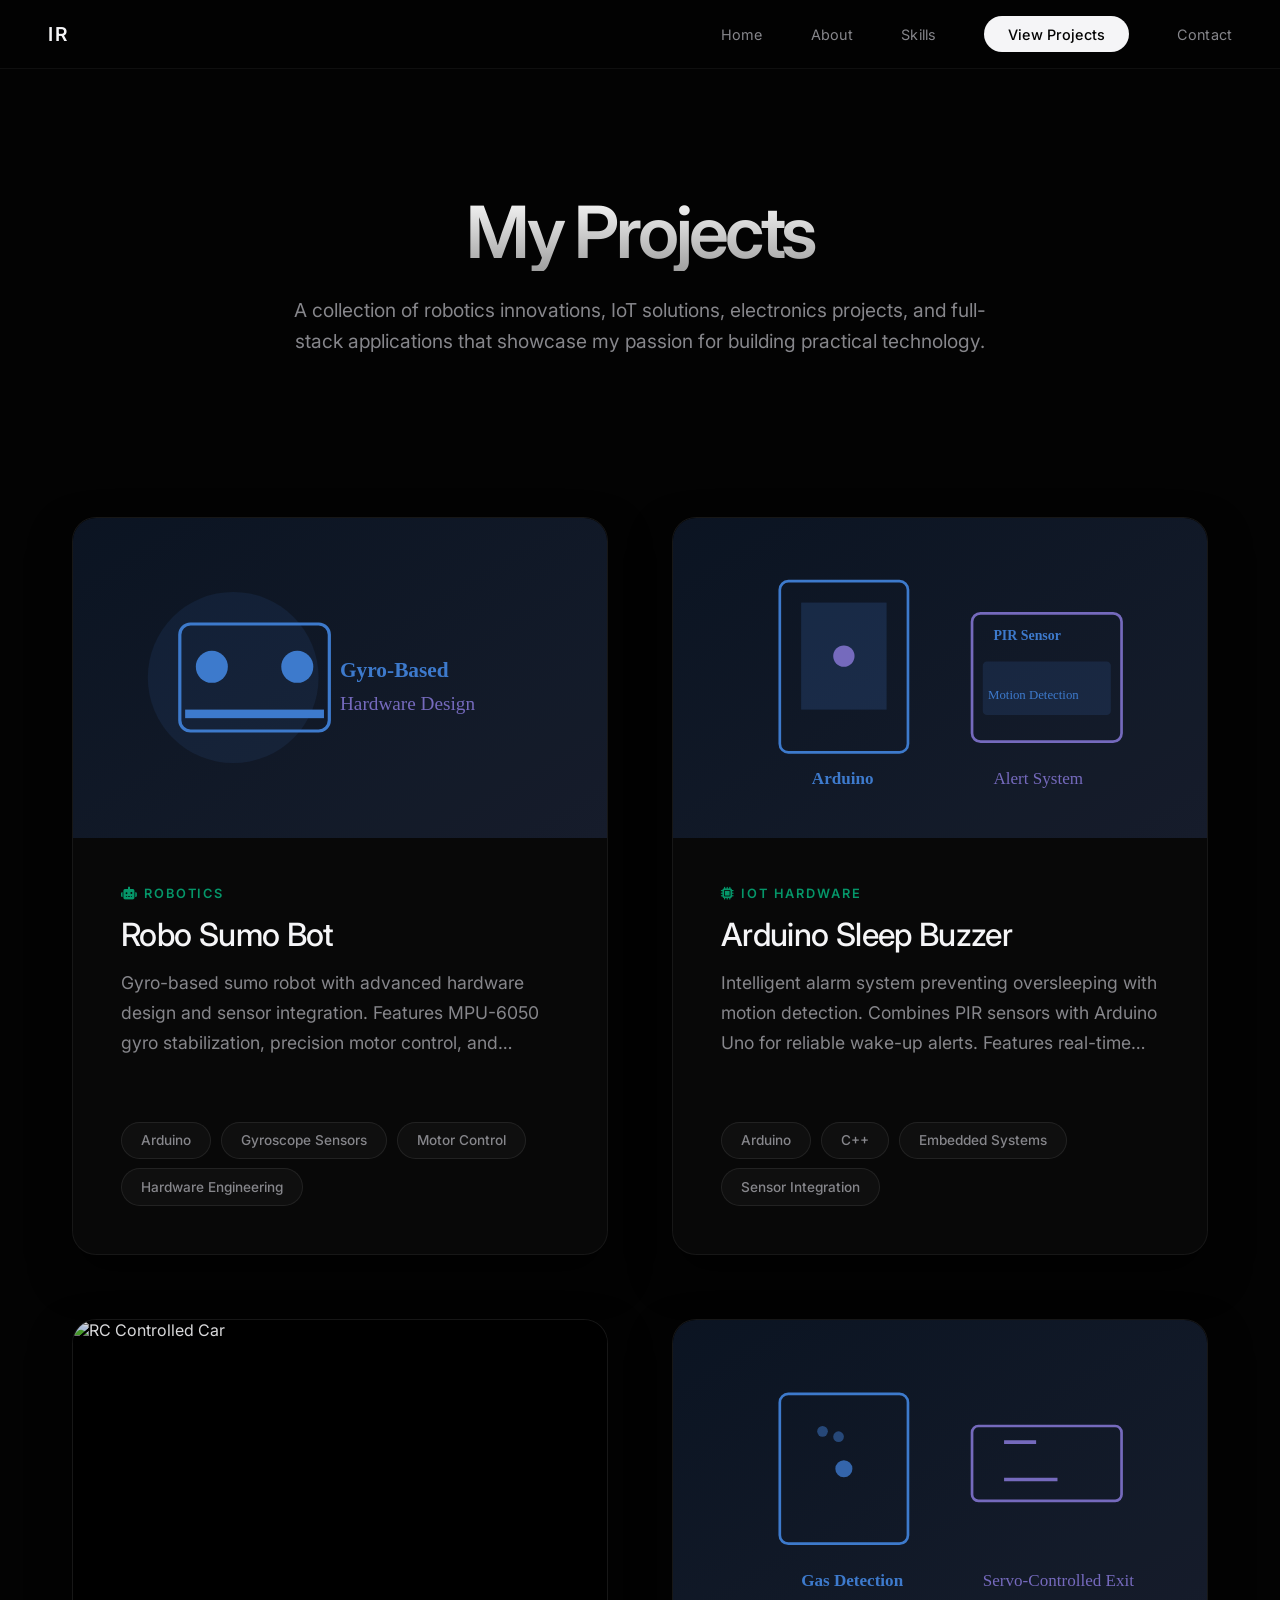
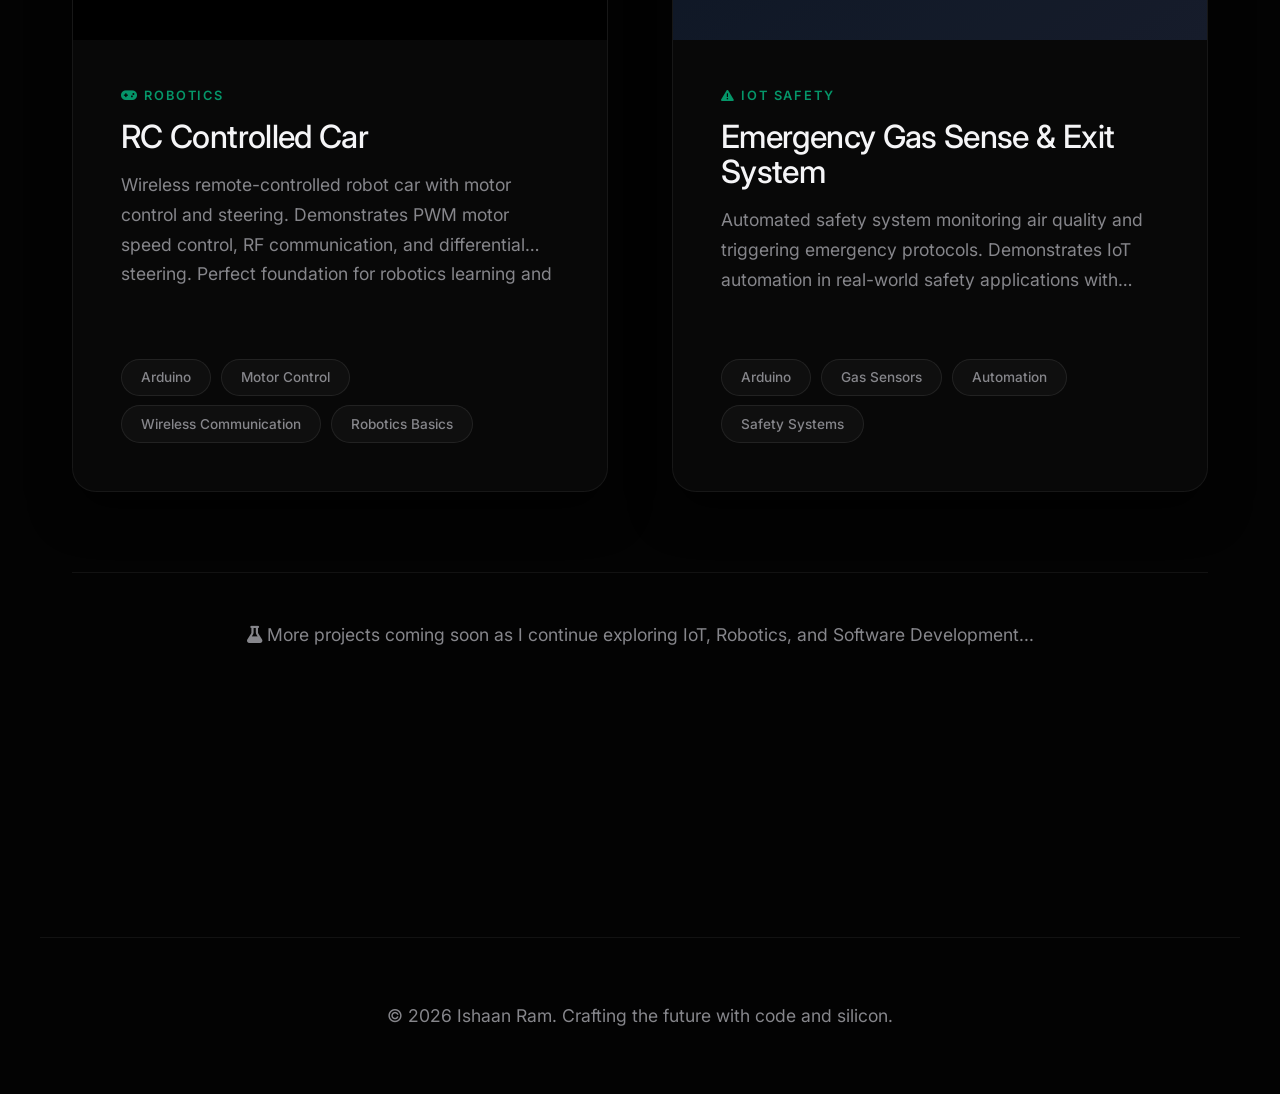
==== commit 1b182f8a: "removed python project" ====
--- a/projects.html
+++ b/projects.html
@@ -19,7 +19,10 @@
     .projects-page-hero::before {
       content: '';
       position: absolute;
-      top: -50%; left: 0; right: 0; bottom: 0;
+      top: -50%;
+      left: 0;
+      right: 0;
+      bottom: 0;
       background: radial-gradient(circle at center, rgba(var(--accent-blue-rgb), 0.05) 0%, transparent 70%);
       pointer-events: none;
       z-index: -1;
@@ -79,7 +82,8 @@
       overflow: hidden;
     }
 
-    .project-media img, .project-media video {
+    .project-media img,
+    .project-media video {
       width: 100%;
       height: 100%;
       object-fit: cover;
@@ -247,10 +251,11 @@
       border-radius: 20px;
       overflow: hidden;
       flex-shrink: 0;
-      box-shadow: 0 20px 40px rgba(0,0,0,0.5);
-    }
-
-    .modal-header-image img, .modal-header-image video {
+      box-shadow: 0 20px 40px rgba(0, 0, 0, 0.5);
+    }
+
+    .modal-header-image img,
+    .modal-header-image video {
       width: 100%;
       height: 100%;
       object-fit: cover;
@@ -378,20 +383,45 @@
     }
 
     @keyframes fadeIn {
-      from { opacity: 0; }
-      to { opacity: 1; }
+      from {
+        opacity: 0;
+      }
+
+      to {
+        opacity: 1;
+      }
     }
 
     @keyframes slideUp {
-      from { opacity: 0; transform: translateY(60px) scale(0.98); }
-      to { opacity: 1; transform: translateY(0) scale(1); }
+      from {
+        opacity: 0;
+        transform: translateY(60px) scale(0.98);
+      }
+
+      to {
+        opacity: 1;
+        transform: translateY(0) scale(1);
+      }
     }
 
     @media (max-width: 768px) {
-      .projects-page-hero h1 { font-size: 3rem; }
-      .projects-grid { grid-template-columns: 1fr; }
-      .modal-content { padding: 2rem; width: 95%; }
-      .modal-header { flex-direction: column; text-align: center; }
+      .projects-page-hero h1 {
+        font-size: 3rem;
+      }
+
+      .projects-grid {
+        grid-template-columns: 1fr;
+      }
+
+      .modal-content {
+        padding: 2rem;
+        width: 95%;
+      }
+
+      .modal-header {
+        flex-direction: column;
+        text-align: center;
+      }
     }
   </style>
 </head>
@@ -475,34 +505,10 @@
           </div>
         </div>
 
-        <!-- Project 3: IPL Toss Analyzer -->
+        <!-- IPL Toss Analyzer removed per request -->
+
+        <!-- Project 4: RC Controlled Car -->
         <div class="card project-card" onclick="openModal(2)">
-          <div class="project-media">
-            <img src="ipl  (3).jpeg" alt="IPL Toss Analyzer">
-            <div class="project-overlay">
-              <div class="project-overlay-text">
-                <i class="fa-solid fa-click"></i> Click to see details
-              </div>
-            </div>
-          </div>
-          <div class="project-info">
-            <span class="project-category"><i class="fa-solid fa-chart-line"></i> Data Analysis</span>
-            <h3>IPL Toss Analyzer</h3>
-            <p class="project-description">Cricket analytics platform analyzing IPL toss decisions and their impact on
-              match
-              outcomes.
-              Demonstrates full-stack development with data processing and visualization capabilities.</p>
-            <div class="skills-tags">
-              <span class="skill-tag">Python</span>
-              <span class="skill-tag">Data Analysis</span>
-              <span class="skill-tag">Web Development</span>
-              <span class="skill-tag">SQL</span>
-            </div>
-          </div>
-        </div>
-
-        <!-- Project 4: RC Controlled Car -->
-        <div class="card project-card" onclick="openModal(3)">
           <div class="project-media">
             <img
               src="data:image/svg+xml,%3Csvg xmlns='http://www.w3.org/2000/svg' viewBox='0 0 500 300'%3E%3Cdefs%3E%3ClinearGradient id='grad4m' x1='0%25' y1='0%25' x2='100%25' y2='100%25'%3E%3Cstop offset='0%25' style='stop-color:%231a2332;stop-opacity:1' /%3E%3Cstop offset='100%25' style='stop-color:%23252c3c;stop-opacity:1' /%3E%3C/linearGradient%3E%3C/defs%3E%3Crect width='500' height='300' fill='url(%23grad4m)'/%3E%3Crect x='100' y='80' width='250' height='130' fill='none' stroke='%234f90e8' stroke-width='3' rx='12'/%3E%3Ccircle cx='150' cy='160' r='20' fill='%238b7fd8' opacity='0.7'/%3E%3Ccircle cx='280' cy='160' r='20' fill='%234f90e8' opacity='0.7'/%3E%3Crect x='125' y='105' width='150' height='40' fill='%234f90e8' opacity='0.2' rx='6'/%3E%3Cpath d='M 175 40 L 185 60 L 165 60 Z' fill='%234f90e8'/%3E%3Ctext x='110' y='250' font-size='18' fill='%234f90e8' font-weight='bold'%3EMotor Control%3C/text%3E%3Ctext x='280' y='250' font-size='18' fill='%238b7fd8'%3E%26 Steering%3C/text%3E%3C/svg%3E"
@@ -529,7 +535,7 @@
         </div>
 
         <!-- Project 5: Emergency Gas Sense & Exit System -->
-        <div class="card project-card" onclick="openModal(4)">
+        <div class="card project-card" onclick="openModal(3)">
           <div class="project-media">
             <img
               src="data:image/svg+xml,%3Csvg xmlns='http://www.w3.org/2000/svg' viewBox='0 0 500 300'%3E%3Cdefs%3E%3ClinearGradient id='grad5m' x1='0%25' y1='0%25' x2='100%25' y2='100%25'%3E%3Cstop offset='0%25' style='stop-color:%231a2332;stop-opacity:1' /%3E%3Cstop offset='100%25' style='stop-color:%23252c3c;stop-opacity:1' /%3E%3C/linearGradient%3E%3C/defs%3E%3Crect width='500' height='300' fill='url(%23grad5m)'/%3E%3Crect x='100' y='70' width='120' height='140' fill='none' stroke='%234f90e8' stroke-width='2.5' rx='8'/%3E%3Ccircle cx='160' cy='140' r='8' fill='%234f90e8' opacity='0.8'/%3E%3Ccircle cx='140' cy='105' r='5' fill='%234f90e8' opacity='0.5'/%3E%3Ccircle cx='155' cy='110' r='5' fill='%234f90e8' opacity='0.5'/%3E%3Crect x='280' y='100' width='140' height='70' fill='none' stroke='%238b7fd8' stroke-width='2.5' rx='6'/%3E%3Cline x1='310' y1='115' x2='340' y2='115' stroke='%238b7fd8' stroke-width='3.5'/%3E%3Cline x1='310' y1='150' x2='360' y2='150' stroke='%238b7fd8' stroke-width='3.5'/%3E%3Ctext x='120' y='250' font-size='16' fill='%234f90e8' font-weight='bold'%3EGas Detection%3C/text%3E%3Ctext x='290' y='250' font-size='16' fill='%238b7fd8'%3EServo-Controlled Exit%3C/text%3E%3C/svg%3E"
@@ -620,26 +626,9 @@
         github: "https://github.com/Ishaan2008-op/hardware-miniprojects",
         techStack: "Arduino Uno • PIR Sensors • Active Buzzer • Wiring Diagrams"
       },
+      // IPL Toss Analyzer entry removed per user request
       {
         id: 2,
-        title: "IPL Toss Analyzer",
-        category: "Data Analysis & Full-Stack",
-        image: "ipl  (3).jpeg",
-        previewImage: "ipl  (3).jpeg",
-        shortDesc: "Cricket analytics platform analyzing IPL toss decisions and their impact on match outcomes.",
-        longDesc: "A full-stack data analysis project built with Python and web technologies. This application analyzes historical IPL toss data to identify patterns and correlations with match outcomes. Features interactive visualizations, statistical analysis, and predictive insights into toss winning strategies.",
-        details: [
-          "Data Collection: Scraped and compiled historical IPL toss and match outcome data",
-          "Statistical Analysis: Python-based analysis using pandas and numpy for pattern identification",
-          "Web Dashboard: Interactive frontend for data visualization and trend analysis",
-          "Predictive Insights: Machine learning models to forecast toss decision impacts"
-        ],
-        skills: ["Python", "Data Analysis", "Web Development", "HTML/CSS", "JavaScript", "Statistics"],
-        github: "https://github.com/Ishaan2008-op/ipl-toss-analyzer",
-        techStack: "Python • Pandas • HTML5 • CSS3 • JavaScript"
-      },
-      {
-        id: 3,
         title: "RC Controlled Car",
         category: "Robotics Fundamentals",
         image: "rc car.mp4",
@@ -657,7 +646,7 @@
         techStack: "Arduino • DC Motors • RF Transceiver • Chassis & Wheels"
       },
       {
-        id: 4,
+        id: 3,
         title: "Emergency Gas Sense & Exit System",
         category: "IoT Safety Applications",
         image: "basic working gas sense and exit.mp4",
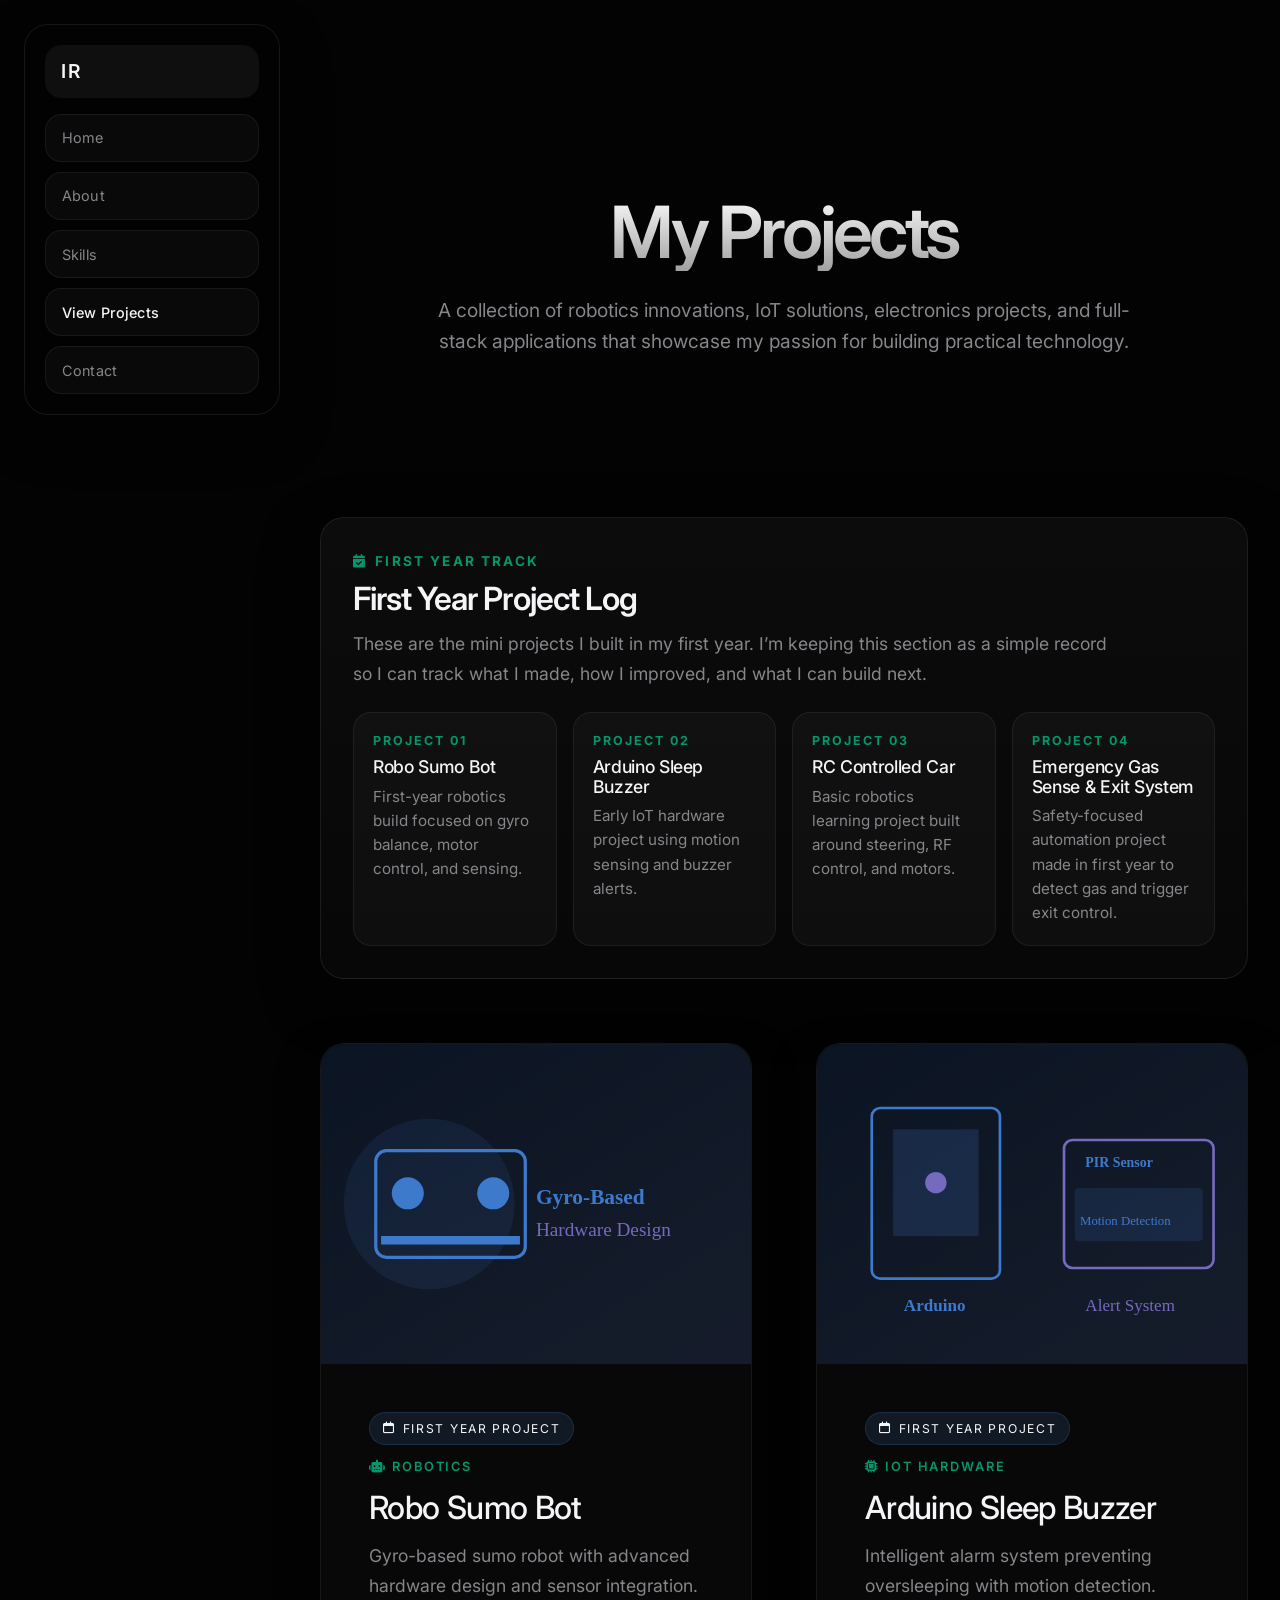
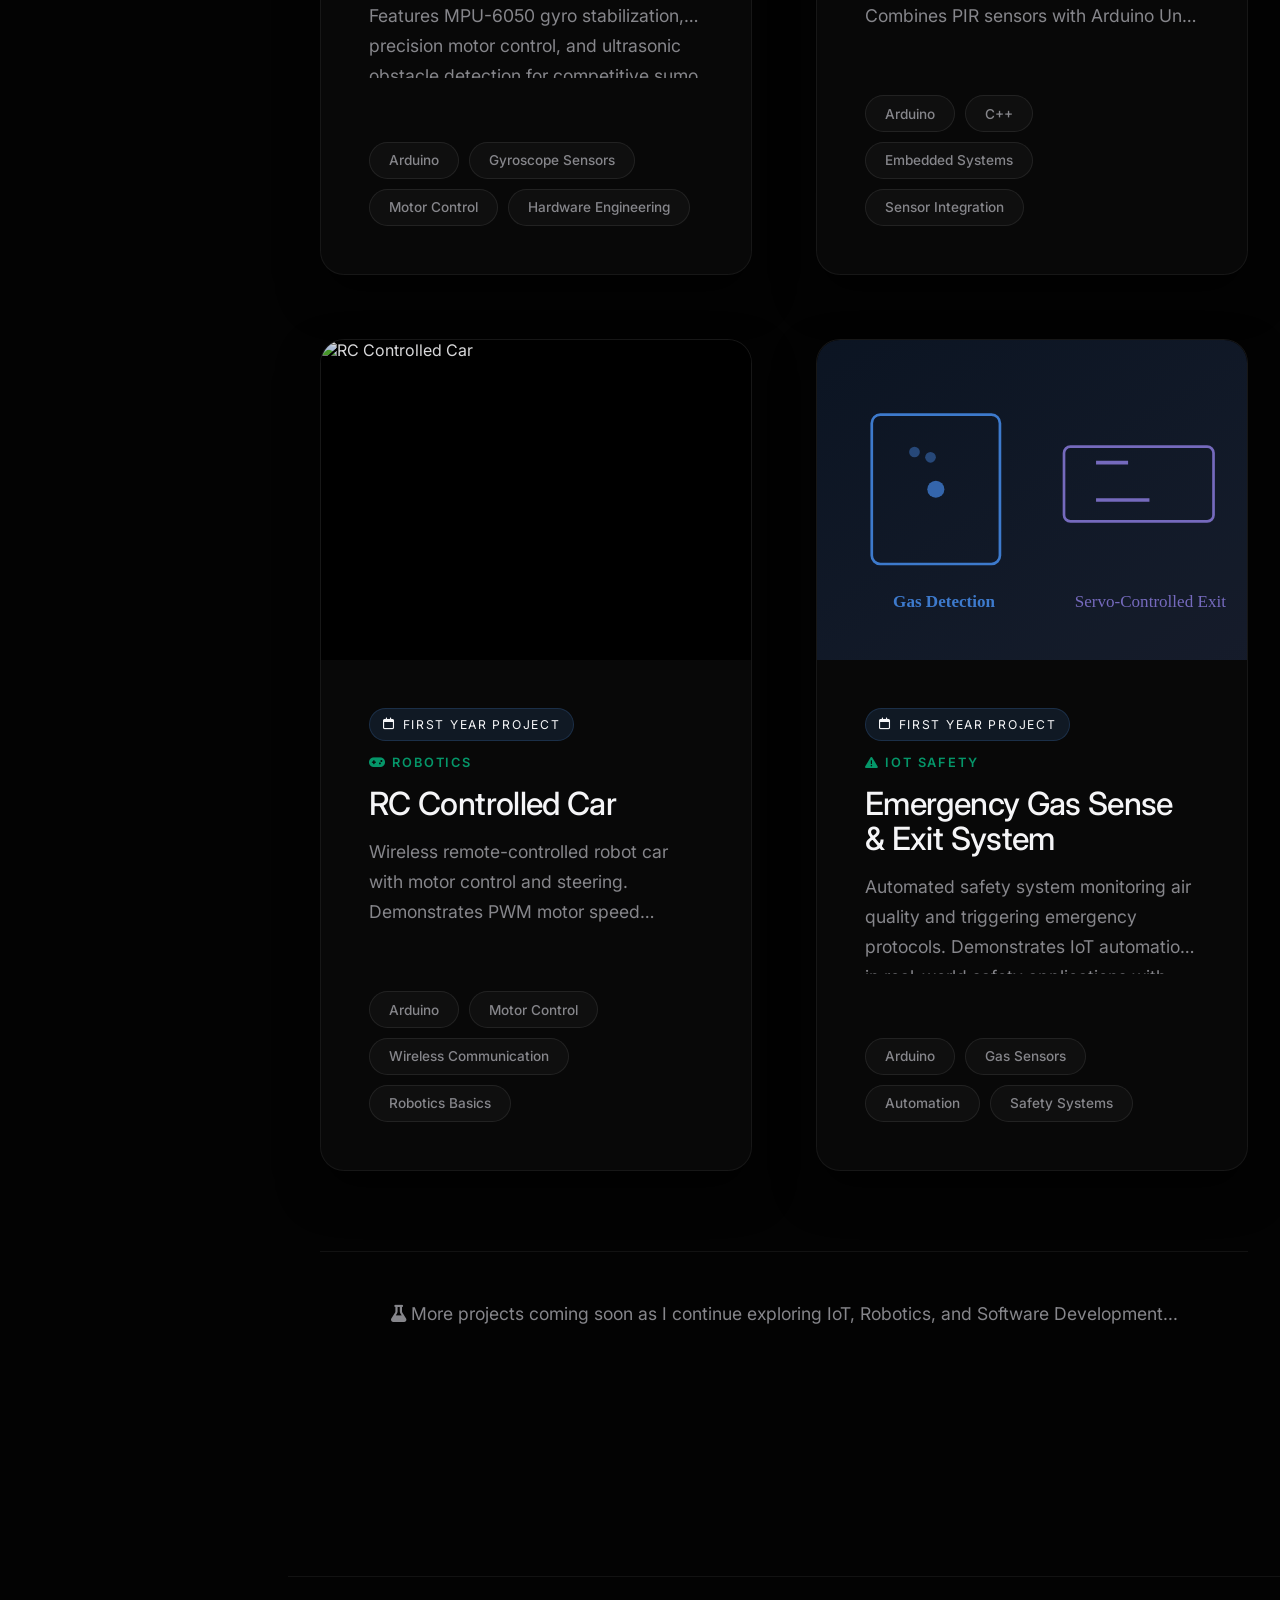
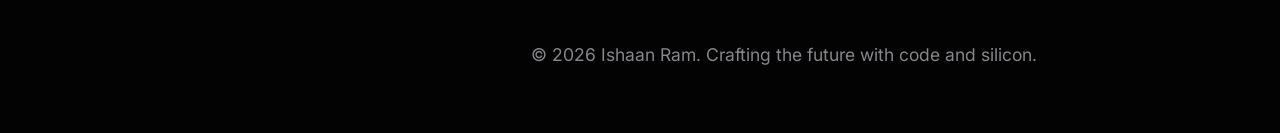
==== commit 4db55d44: "made changes as per update in skills and refection required" ====
--- a/projects.html
+++ b/projects.html
@@ -16,6 +16,62 @@
       background: none;
     }
 
+    nav {
+      top: 1.5rem;
+      left: 1.5rem;
+      right: auto;
+      bottom: auto;
+      width: 16rem;
+      padding: 1.25rem;
+      border-radius: 24px;
+      flex-direction: column;
+      align-items: stretch;
+      justify-content: flex-start;
+      gap: 1rem;
+      border: 1px solid rgba(255, 255, 255, 0.08);
+      box-shadow: 0 20px 50px rgba(0, 0, 0, 0.35);
+    }
+
+    nav .nav-logo {
+      width: 100%;
+      display: block;
+      padding: 0.9rem 1rem;
+      border-radius: 16px;
+      background: rgba(255, 255, 255, 0.05);
+      text-align: left;
+    }
+
+    nav .nav-links {
+      display: flex;
+      flex-direction: column;
+      gap: 0.65rem;
+      align-items: stretch;
+    }
+
+    nav .nav-links a {
+      display: block;
+      width: 100%;
+      padding: 0.9rem 1rem;
+      border-radius: 16px;
+      background: rgba(255, 255, 255, 0.03);
+      border: 1px solid rgba(255, 255, 255, 0.06);
+      text-align: left;
+    }
+
+    nav .nav-links a:hover {
+      background: rgba(255, 255, 255, 0.08);
+    }
+
+    nav .nav-projects-btn {
+      border-radius: 16px;
+      width: 100%;
+      text-align: left;
+    }
+
+    body {
+      padding-left: 18rem;
+    }
+
     .projects-page-hero::before {
       content: '';
       position: absolute;
@@ -33,6 +89,7 @@
       margin-bottom: 1.5rem;
       background: linear-gradient(180deg, #fff 0%, #a0a0a0 100%);
       -webkit-background-clip: text;
+      background-clip: text;
       -webkit-text-fill-color: transparent;
     }
 
@@ -45,6 +102,75 @@
 
     .projects-section {
       padding: 4rem 2rem 10rem;
+    }
+
+    .first-year-track {
+      margin: 0 auto 4rem;
+      padding: 2rem;
+      border: 1px solid rgba(255, 255, 255, 0.08);
+      border-radius: 24px;
+      background: linear-gradient(180deg, rgba(255, 255, 255, 0.04), rgba(255, 255, 255, 0.02));
+      box-shadow: 0 20px 60px rgba(0, 0, 0, 0.35);
+    }
+
+    .first-year-track-header {
+      margin-bottom: 1.5rem;
+    }
+
+    .first-year-track-label {
+      display: inline-flex;
+      align-items: center;
+      gap: 0.5rem;
+      color: var(--accent-blue);
+      font-size: 0.85rem;
+      font-weight: 700;
+      letter-spacing: 0.16em;
+      text-transform: uppercase;
+      margin-bottom: 0.75rem;
+    }
+
+    .first-year-track-header h2 {
+      font-size: 2rem;
+      margin-bottom: 0.75rem;
+    }
+
+    .first-year-track-header p {
+      max-width: 760px;
+      color: var(--text-secondary);
+      line-height: 1.7;
+    }
+
+    .first-year-track-grid {
+      display: grid;
+      grid-template-columns: repeat(auto-fit, minmax(190px, 1fr));
+      gap: 1rem;
+    }
+
+    .first-year-track-item {
+      padding: 1.2rem;
+      border-radius: 18px;
+      background: rgba(255, 255, 255, 0.03);
+      border: 1px solid rgba(255, 255, 255, 0.06);
+    }
+
+    .first-year-track-item .track-index {
+      display: block;
+      font-size: 0.78rem;
+      letter-spacing: 0.16em;
+      color: var(--accent-blue);
+      margin-bottom: 0.6rem;
+      text-transform: uppercase;
+      font-weight: 700;
+    }
+
+    .first-year-track-item h3 {
+      font-size: 1.1rem;
+      margin-bottom: 0.5rem;
+    }
+
+    .first-year-track-item p {
+      font-size: 0.95rem;
+      line-height: 1.6;
     }
 
     .projects-grid {
@@ -143,6 +269,22 @@
       display: block;
     }
 
+    .project-year-badge {
+      display: inline-flex;
+      align-items: center;
+      gap: 0.45rem;
+      font-size: 0.76rem;
+      text-transform: uppercase;
+      letter-spacing: 0.14em;
+      color: var(--text-primary);
+      background: rgba(79, 144, 232, 0.12);
+      border: 1px solid rgba(79, 144, 232, 0.18);
+      padding: 0.5rem 0.8rem;
+      border-radius: 999px;
+      width: fit-content;
+      margin-bottom: 0.9rem;
+    }
+
     .project-info h3 {
       font-size: 2rem;
       margin-bottom: 1rem;
@@ -155,8 +297,11 @@
       line-height: 1.7;
       margin-bottom: 2rem;
       display: -webkit-box;
+      display: box;
       -webkit-line-clamp: 3;
+      line-clamp: 3;
       -webkit-box-orient: vertical;
+      box-orient: vertical;
       overflow: hidden;
       flex: 1;
     }
@@ -405,6 +550,20 @@
     }
 
     @media (max-width: 768px) {
+      nav {
+        position: static;
+        width: auto;
+        margin: 1rem;
+        top: auto;
+        left: auto;
+        right: auto;
+        bottom: auto;
+      }
+
+      body {
+        padding-left: 0;
+      }
+
       .projects-page-hero h1 {
         font-size: 3rem;
       }
@@ -449,6 +608,37 @@
   <!-- Main Projects Section -->
   <section class="projects-section">
     <div class="projects-container">
+      <div class="first-year-track">
+        <div class="first-year-track-header">
+          <span class="first-year-track-label"><i class="fa-solid fa-calendar-check"></i> First Year Track</span>
+          <h2>First Year Project Log</h2>
+          <p>These are the mini projects I built in my first year. I’m keeping this section as a simple record so I can
+            track what I made, how I improved, and what I can build next.</p>
+        </div>
+        <div class="first-year-track-grid">
+          <div class="first-year-track-item">
+            <span class="track-index">Project 01</span>
+            <h3>Robo Sumo Bot</h3>
+            <p>First-year robotics build focused on gyro balance, motor control, and sensing.</p>
+          </div>
+          <div class="first-year-track-item">
+            <span class="track-index">Project 02</span>
+            <h3>Arduino Sleep Buzzer</h3>
+            <p>Early IoT hardware project using motion sensing and buzzer alerts.</p>
+          </div>
+          <div class="first-year-track-item">
+            <span class="track-index">Project 03</span>
+            <h3>RC Controlled Car</h3>
+            <p>Basic robotics learning project built around steering, RF control, and motors.</p>
+          </div>
+          <div class="first-year-track-item">
+            <span class="track-index">Project 04</span>
+            <h3>Emergency Gas Sense & Exit System</h3>
+            <p>Safety-focused automation project made in first year to detect gas and trigger exit control.</p>
+          </div>
+        </div>
+      </div>
+
       <div class="projects-grid">
         <!-- Project 1: Robo Sumo Bot -->
         <div class="card project-card" onclick="openModal(0)">
@@ -463,6 +653,7 @@
             </div>
           </div>
           <div class="project-info">
+            <span class="project-year-badge"><i class="fa-regular fa-calendar"></i> First Year Project</span>
             <span class="project-category"><i class="fa-solid fa-robot"></i> Robotics</span>
             <h3>Robo Sumo Bot</h3>
             <p class="project-description">Gyro-based sumo robot with advanced hardware design and sensor integration.
@@ -491,6 +682,7 @@
             </div>
           </div>
           <div class="project-info">
+            <span class="project-year-badge"><i class="fa-regular fa-calendar"></i> First Year Project</span>
             <span class="project-category"><i class="fa-solid fa-microchip"></i> IoT Hardware</span>
             <h3>Arduino Sleep Buzzer</h3>
             <p class="project-description">Intelligent alarm system preventing oversleeping with motion detection.
@@ -520,6 +712,7 @@
             </div>
           </div>
           <div class="project-info">
+            <span class="project-year-badge"><i class="fa-regular fa-calendar"></i> First Year Project</span>
             <span class="project-category"><i class="fa-solid fa-gamepad"></i> Robotics</span>
             <h3>RC Controlled Car</h3>
             <p class="project-description">Wireless remote-controlled robot car with motor control and steering.
@@ -547,6 +740,7 @@
             </div>
           </div>
           <div class="project-info">
+            <span class="project-year-badge"><i class="fa-regular fa-calendar"></i> First Year Project</span>
             <span class="project-category"><i class="fa-solid fa-triangle-exclamation"></i> IoT Safety</span>
             <h3>Emergency Gas Sense & Exit System</h3>
             <p class="project-description">Automated safety system monitoring air quality and triggering emergency
@@ -593,6 +787,7 @@
       {
         id: 0,
         title: "Robo Sumo Bot",
+        year: "First Year",
         category: "Advanced Robotics - Hardware Design",
         image: "robosumo.mp4",
         previewImage: "data:image/svg+xml,%3Csvg xmlns='http://www.w3.org/2000/svg' viewBox='0 0 500 300'%3E%3Cdefs%3E%3ClinearGradient id='grad1' x1='0%25' y1='0%25' x2='100%25' y2='100%25'%3E%3Cstop offset='0%25' style='stop-color:%231a2332;stop-opacity:1' /%3E%3Cstop offset='100%25' style='stop-color:%23252c3c;stop-opacity:1' /%3E%3C/linearGradient%3E%3C/defs%3E%3Crect width='500' height='300' fill='url(%23grad1)'/%3E%3Ccircle cx='150' cy='150' r='80' fill='%234f90e8' opacity='0.1'/%3E%3Crect x='100' y='100' width='140' height='100' fill='none' stroke='%234f90e8' stroke-width='3' rx='10'/%3E%3Ccircle cx='130' cy='140' r='15' fill='%234f90e8'/%3E%3Ccircle cx='210' cy='140' r='15' fill='%234f90e8'/%3E%3Crect x='105' y='180' width='130' height='8' fill='%234f90e8'/%3E%3Ctext x='250' y='150' font-size='20' fill='%234f90e8' font-weight='bold'%3EGyro-Based%3C/text%3E%3Ctext x='250' y='180' font-size='18' fill='%238b7fd8'%3EHardware Design%3C/text%3E%3C/svg%3E",
@@ -611,6 +806,7 @@
       {
         id: 1,
         title: "Arduino Sleep Buzzer",
+        year: "First Year",
         category: "IoT Hardware & Embedded Systems",
         image: "buzzer.mp4",
         previewImage: "data:image/svg+xml,%3Csvg xmlns='http://www.w3.org/2000/svg' viewBox='0 0 500 300'%3E%3Cdefs%3E%3ClinearGradient id='grad3m' x1='0%25' y1='0%25' x2='100%25' y2='100%25'%3E%3Cstop offset='0%25' style='stop-color:%231a2332;stop-opacity:1' /%3E%3Cstop offset='100%25' style='stop-color:%23252c3c;stop-opacity:1' /%3E%3C/linearGradient%3E%3C/defs%3E%3Crect width='500' height='300' fill='url(%23grad3m)'/%3E%3Crect x='100' y='60' width='120' height='160' fill='none' stroke='%234f90e8' stroke-width='2.5' rx='8'/%3E%3Crect x='120' y='80' width='80' height='100' fill='%234f90e8' opacity='0.2'/%3E%3Ccircle cx='160' cy='130' r='10' fill='%238b7fd8'/%3E%3Crect x='280' y='90' width='140' height='120' fill='none' stroke='%238b7fd8' stroke-width='2.5' rx='8'/%3E%3Ctext x='300' y='115' font-size='13' fill='%234f90e8' font-weight='bold'%3EPIR Sensor%3C/text%3E%3Crect x='290' y='135' width='120' height='50' fill='%234f90e8' opacity='0.15' rx='4'/%3E%3Ctext x='295' y='170' font-size='12' fill='%234f90e8'%3EMotion Detection%3C/text%3E%3Ctext x='130' y='250' font-size='16' fill='%234f90e8' font-weight='bold'%3EArduino%3C/text%3E%3Ctext x='300' y='250' font-size='16' fill='%238b7fd8'%3EAlert System%3C/text%3E%3C/svg%3E",
@@ -630,6 +826,7 @@
       {
         id: 2,
         title: "RC Controlled Car",
+        year: "First Year",
         category: "Robotics Fundamentals",
         image: "rc car.mp4",
         previewImage: "data:image/svg+xml,%3Csvg xmlns='http://www.w3.org/2000/svg' viewBox='0 0 500 300'%3E%3Cdefs%3E%3ClinearGradient id='grad4m' x1='0%25' y1='0%25' x2='100%25' y2='100%25'%3E%3Cstop offset='0%25' style='stop-color:%231a2332;stop-opacity:1' /%3E%3Cstop offset='100%25' style='stop-color:%23252c3c;stop-opacity:1' /%3E%3C/linearGradient%3E%3C/defs%3E%3Crect width='500' height='300' fill='url(%23grad4m)'/%3E%3Crect x='100' y='80' width='250' height='130' fill='none' stroke='%234f90e8' stroke-width='3' rx='12'/%3E%3Ccircle cx='150' cy='160' r='20' fill='%238b7fd8' opacity='0.7'/%3E%3Ccircle cx='280' cy='160' r='20' fill='%234f90e8' opacity='0.7'/%3E%3Crect x='125' y='105' width='150' height='40' fill='%234f90e8' opacity='0.2' rx='6'/%3E%3Cpath d='M 175 40 L 185 60 L 165 60 Z' fill='%234f90e8'/%3E%3Ctext x='110' y='250' font-size='18' fill='%234f90e8' font-weight='bold'%3EMotor Control%3C/text%3E%3Ctext x='280' y='250' font-size='18' fill='%238b7fd8'%3E%26 Steering%3C/text%3E%3C/svg%3E",
@@ -648,6 +845,7 @@
       {
         id: 3,
         title: "Emergency Gas Sense & Exit System",
+        year: "First Year",
         category: "IoT Safety Applications",
         image: "basic working gas sense and exit.mp4",
         previewImage: "data:image/svg+xml,%3Csvg xmlns='http://www.w3.org/2000/svg' viewBox='0 0 500 300'%3E%3Cdefs%3E%3ClinearGradient id='grad5m' x1='0%25' y1='0%25' x2='100%25' y2='100%25'%3E%3Cstop offset='0%25' style='stop-color:%231a2332;stop-opacity:1' /%3E%3Cstop offset='100%25' style='stop-color:%23252c3c;stop-opacity:1' /%3E%3C/linearGradient%3E%3C/defs%3E%3Crect width='500' height='300' fill='url(%23grad5m)'/%3E%3Crect x='100' y='70' width='120' height='140' fill='none' stroke='%234f90e8' stroke-width='2.5' rx='8'/%3E%3Ccircle cx='160' cy='140' r='8' fill='%234f90e8' opacity='0.8'/%3E%3Ccircle cx='140' cy='105' r='5' fill='%234f90e8' opacity='0.5'/%3E%3Ccircle cx='155' cy='110' r='5' fill='%234f90e8' opacity='0.5'/%3E%3Crect x='280' y='100' width='140' height='70' fill='none' stroke='%238b7fd8' stroke-width='2.5' rx='6'/%3E%3Cline x1='310' y1='115' x2='340' y2='115' stroke='%238b7fd8' stroke-width='3.5'/%3E%3Cline x1='310' y1='150' x2='360' y2='150' stroke='%238b7fd8' stroke-width='3.5'/%3E%3Ctext x='120' y='250' font-size='16' fill='%234f90e8' font-weight='bold'%3EGas Detection%3C/text%3E%3Ctext x='290' y='250' font-size='16' fill='%238b7fd8'%3EServo-Controlled Exit%3C/text%3E%3C/svg%3E",
@@ -695,6 +893,9 @@
         <div class="modal-header">
           ${mediaHTML}
           <div class="modal-header-info">
+            <div class="project-year-badge" style="margin-bottom: 1rem;">
+              <i class="fa-regular fa-calendar"></i> ${project.year || 'First Year'}
+            </div>
             <div class="modal-category-full">
               <i class="fa-solid fa-star"></i> ${project.category}
             </div>
--- a/style.css
+++ b/style.css
@@ -5,8 +5,10 @@
     --card-bg: rgba(18, 18, 18, 0.4);
     --text-primary: #f5f5f7;
     --text-secondary: #86868b;
-    --accent-blue: #059669; /* Restrained emerald */
-    --accent-violet: #86868b; /* Soft silver/graphite */
+    --accent-blue: #059669;
+    /* Restrained emerald */
+    --accent-violet: #86868b;
+    /* Soft silver/graphite */
     --border-color: rgba(255, 255, 255, 0.06);
     --glass-border: rgba(255, 255, 255, 0.08);
     --shadow: 0 40px 100px rgba(0, 0, 0, 0.9);
@@ -42,7 +44,10 @@
 }
 
 /* Typography */
-h1, h2, h3, h4 {
+h1,
+h2,
+h3,
+h4 {
     letter-spacing: -0.04em;
     line-height: 1.1;
     color: var(--text-primary);
@@ -75,13 +80,16 @@
 }
 
 /* Layout Containers */
-header, section, footer, main {
+header,
+section,
+footer,
+main {
     max-width: 1200px;
     margin: 0 auto;
 }
 
 section {
-    padding: 10rem 2rem;
+    padding: 6rem 2rem;
 }
 
 /* Glassmorphism Components */
@@ -120,6 +128,10 @@
     transition: var(--transition-fast);
 }
 
+body {
+    padding-left: 18rem;
+}
+
 .nav-logo {
     font-weight: 600;
     font-size: 1.2rem;
@@ -134,6 +146,52 @@
     align-items: center;
 }
 
+nav {
+    top: 1.5rem;
+    left: 1.5rem;
+    right: auto;
+    bottom: auto;
+    width: 16rem;
+    padding: 1.25rem;
+    border-radius: 24px;
+    flex-direction: column;
+    align-items: stretch;
+    justify-content: flex-start;
+    gap: 1rem;
+    border: 1px solid rgba(255, 255, 255, 0.08);
+    box-shadow: 0 20px 50px rgba(0, 0, 0, 0.35);
+}
+
+nav .nav-logo {
+    width: 100%;
+    display: block;
+    padding: 0.9rem 1rem;
+    border-radius: 16px;
+    background: rgba(255, 255, 255, 0.05);
+    text-align: left;
+}
+
+nav .nav-links {
+    display: flex;
+    flex-direction: column;
+    gap: 0.65rem;
+    align-items: stretch;
+}
+
+nav .nav-links a {
+    display: block;
+    width: 100%;
+    padding: 0.9rem 1rem;
+    border-radius: 16px;
+    background: rgba(255, 255, 255, 0.03);
+    border: 1px solid rgba(255, 255, 255, 0.06);
+    text-align: left;
+}
+
+nav .nav-links a:hover {
+    background: rgba(255, 255, 255, 0.08);
+}
+
 nav a {
     color: var(--text-secondary);
     text-decoration: none;
@@ -148,15 +206,15 @@
 }
 
 .nav-projects-btn {
-    background: var(--text-primary);
-    color: var(--bg-color) !important;
+    background: rgba(5, 150, 105, 0.9);
+    color: var(--text-primary) !important;
     padding: 0.6rem 1.5rem;
     border-radius: 20px;
     font-weight: 500;
 }
 
 .nav-projects-btn:hover {
-    background: var(--text-secondary);
+    background: rgba(5, 150, 105, 1);
     transform: scale(1.05);
 }
 
@@ -204,16 +262,16 @@
 
 /* Hero Section */
 .hero {
-    min-height: 100vh;
+    min-height: 90vh;
     display: flex;
     flex-direction: column;
     align-items: center;
     justify-content: center;
     text-align: center;
-    padding-top: 10rem;
+    padding-top: 6rem;
     position: relative;
     z-index: 2;
-    gap: 4rem;
+    gap: 2.5rem;
 }
 
 .hero-content {
@@ -320,7 +378,8 @@
 }
 
 /* Contact container */
-.contact-container, .contact-item {
+.contact-container,
+.contact-item {
     background: var(--card-bg);
 }
 
@@ -347,7 +406,8 @@
     overflow: hidden;
 }
 
-.project-media img, .project-media video {
+.project-media img,
+.project-media video {
     width: 100%;
     height: 100%;
     object-fit: cover;
@@ -432,7 +492,7 @@
 /* Projects CTA Section */
 .projects-cta {
     text-align: center;
-    padding: 12rem 2rem;
+    padding: 7rem 2rem;
 }
 
 .cta-content {
@@ -454,14 +514,45 @@
     border-top: 1px solid var(--border-color);
     color: var(--text-secondary);
     font-size: 0.9rem;
-    margin-top: 5rem;
+    margin-top: 2.5rem;
 }
 
 @media (max-width: 768px) {
-    h1 { font-size: 3rem; }
-    h2 { font-size: 2.5rem; }
-    .nav-links { display: none; }
-    .hero-content p { font-size: 1.1rem; }
-    .projects-grid { grid-template-columns: 1fr; }
-    .hero { padding-top: 8rem; }
+    h1 {
+        font-size: 3rem;
+    }
+
+    h2 {
+        font-size: 2.5rem;
+    }
+
+    body {
+        padding-left: 0;
+    }
+
+    nav {
+        position: static;
+        width: auto;
+        margin: 1rem;
+        top: auto;
+        left: auto;
+        right: auto;
+        bottom: auto;
+    }
+
+    .nav-links {
+        display: flex;
+    }
+
+    .hero-content p {
+        font-size: 1.1rem;
+    }
+
+    .projects-grid {
+        grid-template-columns: 1fr;
+    }
+
+    .hero {
+        padding-top: 5rem;
+    }
 }
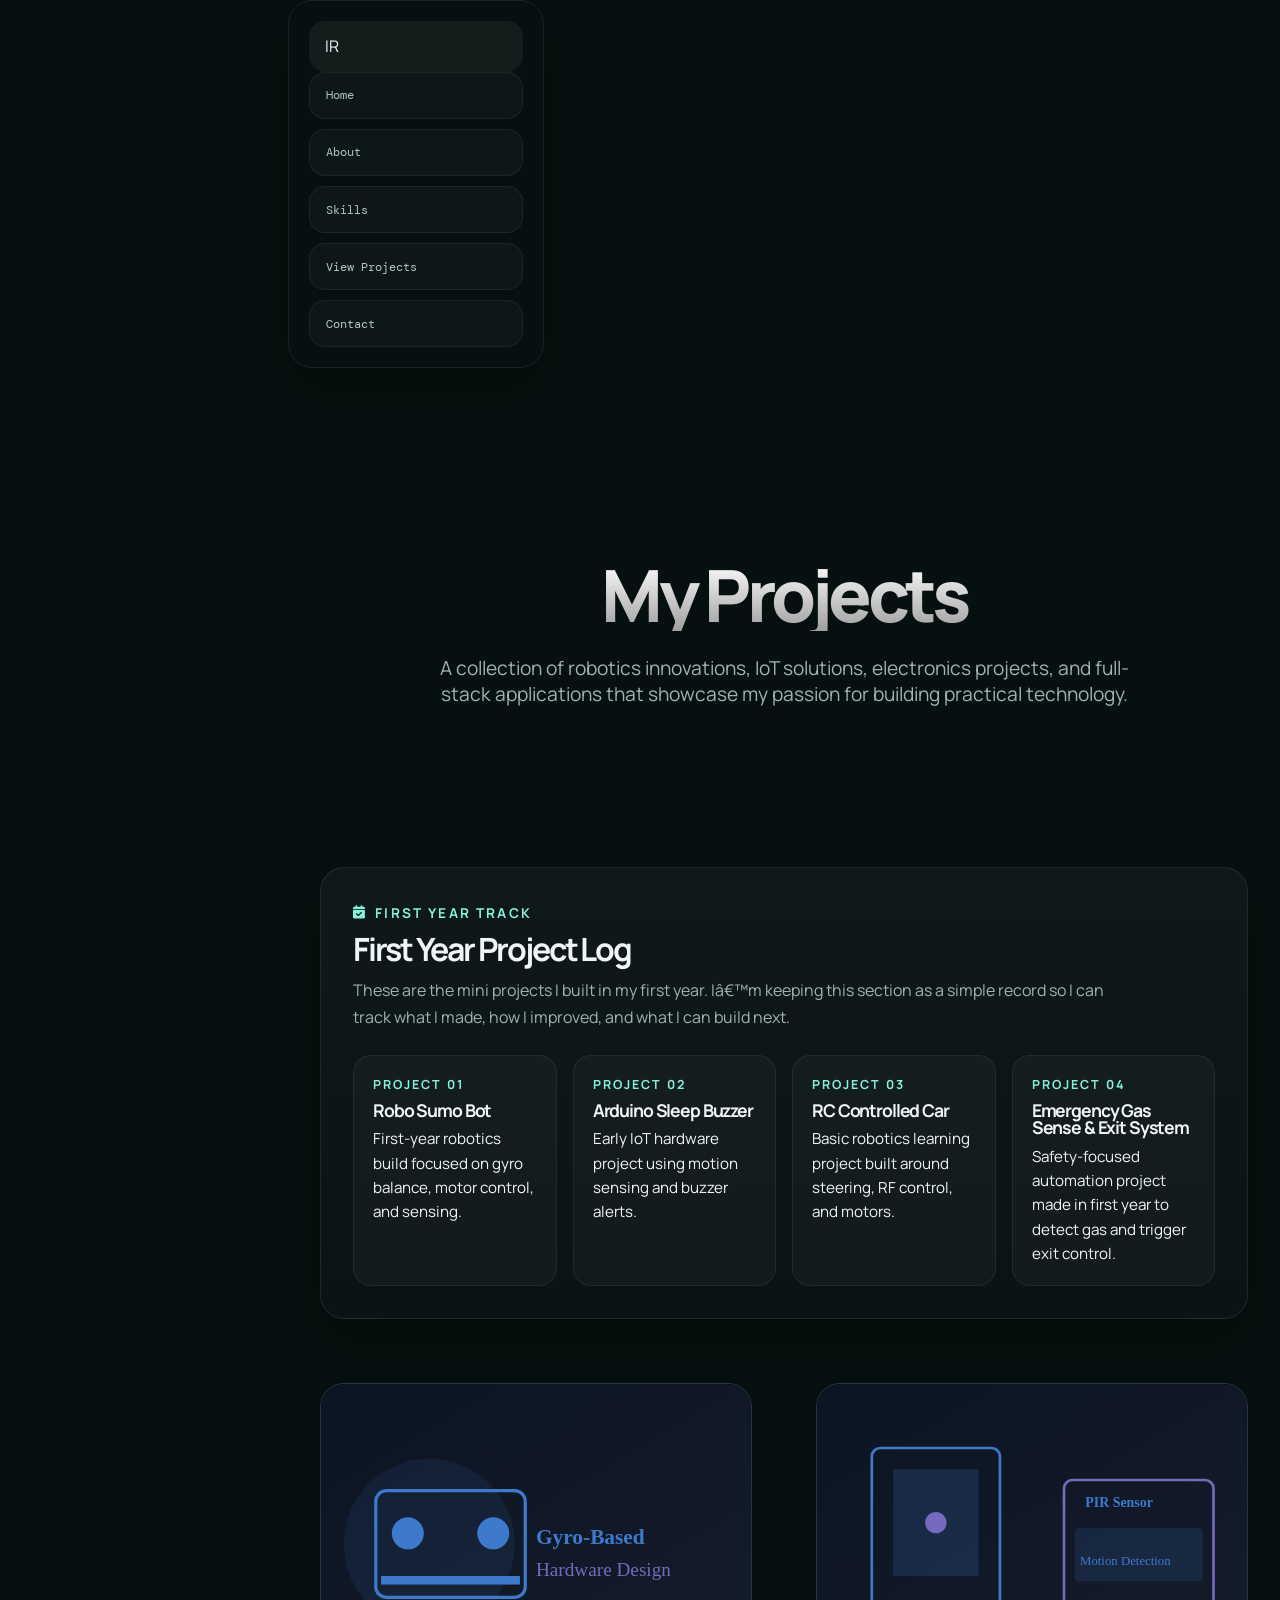
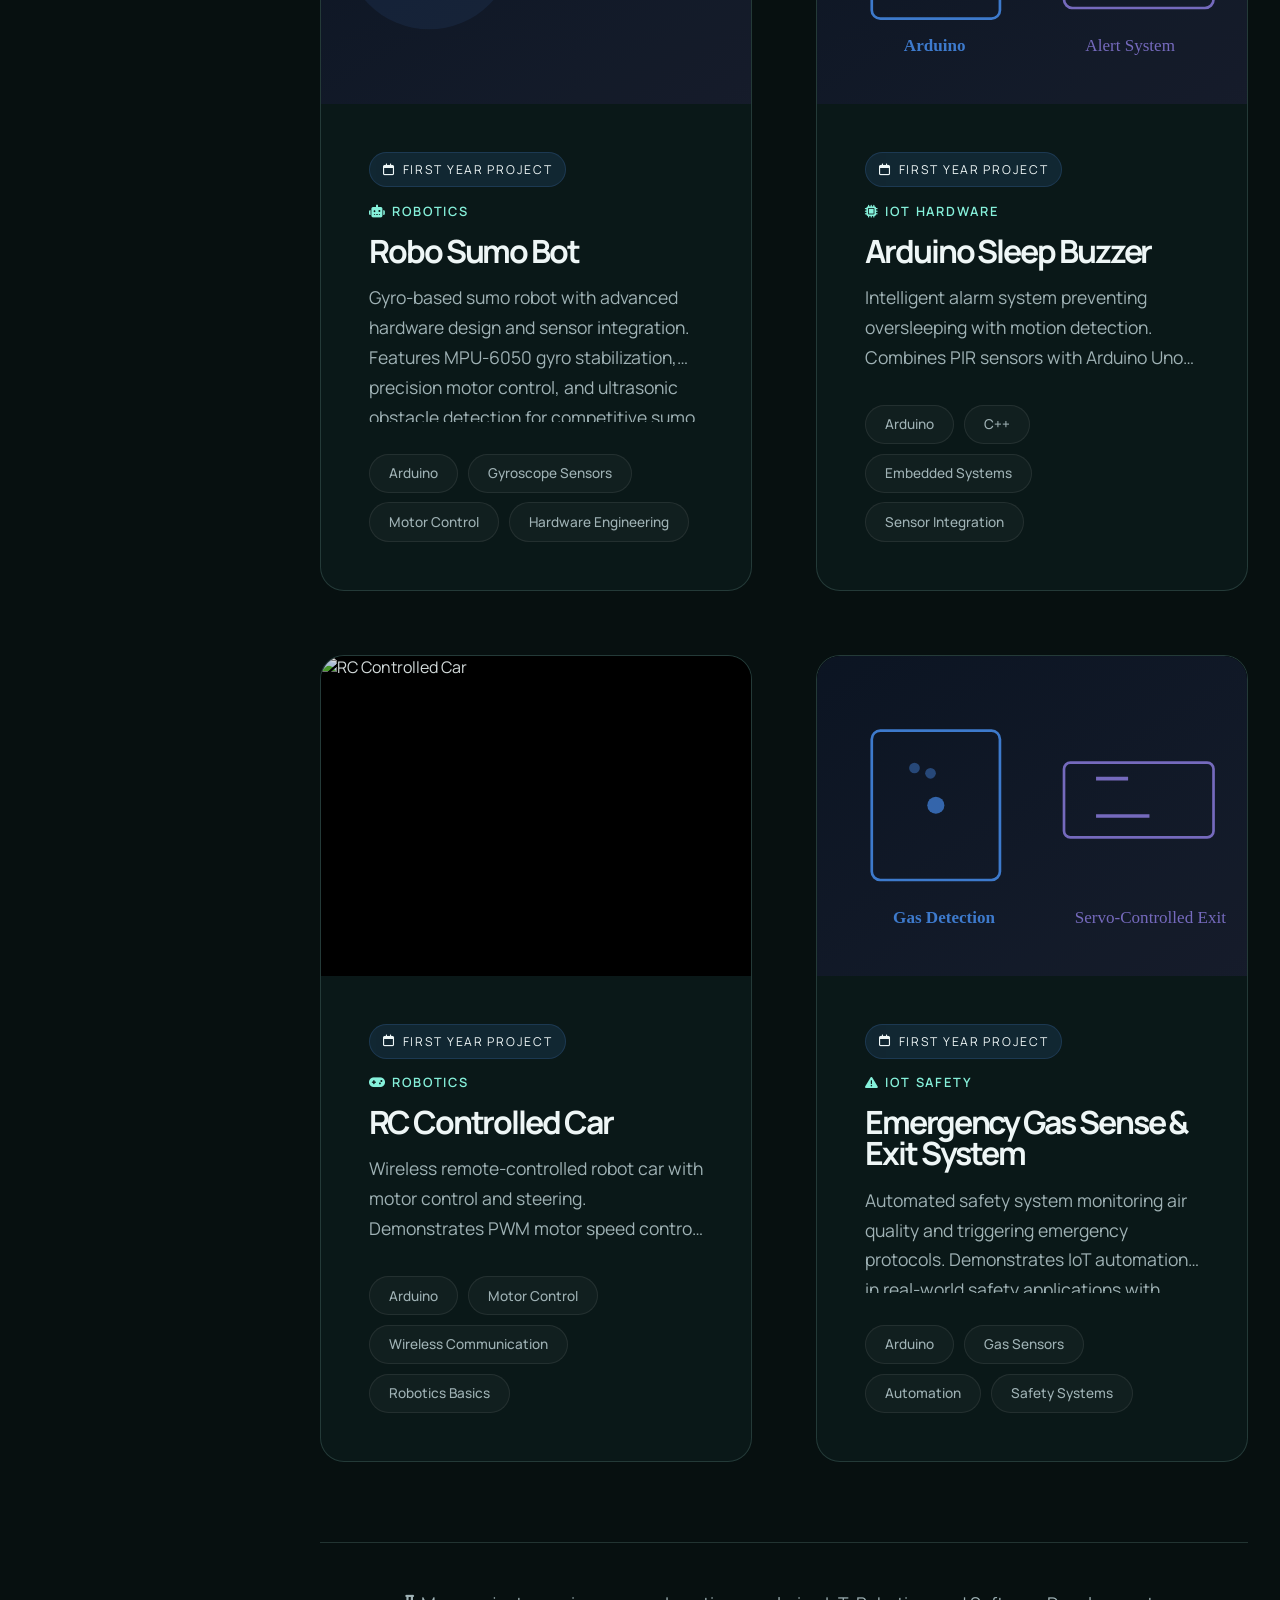
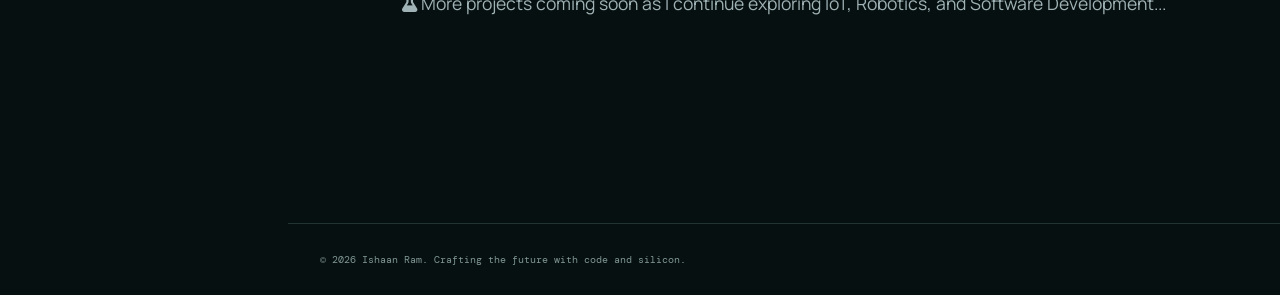
==== commit d4cbbcfd: "changes maade" ====
--- a/projects.html
+++ b/projects.html
@@ -1,11 +1,11 @@
-<!DOCTYPE html>
+﻿<!DOCTYPE html>
 <html lang="en">
 
 <head>
   <meta charset="UTF-8">
   <meta name="viewport" content="width=device-width, initial-scale=1.0">
   <title>Projects | Ishaan Ram</title>
-  <link rel="stylesheet" href="style.css?v=7">
+  <link rel="stylesheet" href="css/style.css?v=7">
   <link rel="stylesheet" href="https://cdnjs.cloudflare.com/ajax/libs/font-awesome/6.4.0/css/all.min.css">
   <style>
     /* Cinematic Projects Page Styles */
@@ -470,7 +470,7 @@
     }
 
     .modal-features li:before {
-      content: "—";
+      content: "â€”";
       color: var(--accent-blue);
     }
 
@@ -612,7 +612,7 @@
         <div class="first-year-track-header">
           <span class="first-year-track-label"><i class="fa-solid fa-calendar-check"></i> First Year Track</span>
           <h2>First Year Project Log</h2>
-          <p>These are the mini projects I built in my first year. I’m keeping this section as a simple record so I can
+          <p>These are the mini projects I built in my first year. Iâ€™m keeping this section as a simple record so I can
             track what I made, how I improved, and what I can build next.</p>
         </div>
         <div class="first-year-track-grid">
@@ -789,7 +789,7 @@
         title: "Robo Sumo Bot",
         year: "First Year",
         category: "Advanced Robotics - Hardware Design",
-        image: "robosumo.mp4",
+        image: "assets/videos/robosumo.mp4",
         previewImage: "data:image/svg+xml,%3Csvg xmlns='http://www.w3.org/2000/svg' viewBox='0 0 500 300'%3E%3Cdefs%3E%3ClinearGradient id='grad1' x1='0%25' y1='0%25' x2='100%25' y2='100%25'%3E%3Cstop offset='0%25' style='stop-color:%231a2332;stop-opacity:1' /%3E%3Cstop offset='100%25' style='stop-color:%23252c3c;stop-opacity:1' /%3E%3C/linearGradient%3E%3C/defs%3E%3Crect width='500' height='300' fill='url(%23grad1)'/%3E%3Ccircle cx='150' cy='150' r='80' fill='%234f90e8' opacity='0.1'/%3E%3Crect x='100' y='100' width='140' height='100' fill='none' stroke='%234f90e8' stroke-width='3' rx='10'/%3E%3Ccircle cx='130' cy='140' r='15' fill='%234f90e8'/%3E%3Ccircle cx='210' cy='140' r='15' fill='%234f90e8'/%3E%3Crect x='105' y='180' width='130' height='8' fill='%234f90e8'/%3E%3Ctext x='250' y='150' font-size='20' fill='%234f90e8' font-weight='bold'%3EGyro-Based%3C/text%3E%3Ctext x='250' y='180' font-size='18' fill='%238b7fd8'%3EHardware Design%3C/text%3E%3C/svg%3E",
         shortDesc: "Gyro-based sumo robot with advanced hardware design and sensor integration.",
         longDesc: "A specialized robotics hardware project featuring a gyroscope-stabilized sumo-style fighting robot. This advanced hardware design focuses on balance, structural integrity, and sensor integration for autonomous competitive sumo performance. The project demonstrates expertise in mechanical design, sensor calibration, and robotics hardware engineering.",
@@ -801,14 +801,14 @@
         ],
         skills: ["Arduino", "Gyroscope Sensors", "Motor Control", "Mechanical Design", "Hardware Engineering", "Sensor Calibration", "Robotics"],
         github: "https://github.com/Ishaan2008-op/hardware-miniprojects",
-        techStack: "Arduino • MPU-6050 Gyro • DC Motors • Custom Chassis • Sensor Suite"
+        techStack: "Arduino â€¢ MPU-6050 Gyro â€¢ DC Motors â€¢ Custom Chassis â€¢ Sensor Suite"
       },
       {
         id: 1,
         title: "Arduino Sleep Buzzer",
         year: "First Year",
         category: "IoT Hardware & Embedded Systems",
-        image: "buzzer.mp4",
+        image: "assets/videos/buzzer.mp4",
         previewImage: "data:image/svg+xml,%3Csvg xmlns='http://www.w3.org/2000/svg' viewBox='0 0 500 300'%3E%3Cdefs%3E%3ClinearGradient id='grad3m' x1='0%25' y1='0%25' x2='100%25' y2='100%25'%3E%3Cstop offset='0%25' style='stop-color:%231a2332;stop-opacity:1' /%3E%3Cstop offset='100%25' style='stop-color:%23252c3c;stop-opacity:1' /%3E%3C/linearGradient%3E%3C/defs%3E%3Crect width='500' height='300' fill='url(%23grad3m)'/%3E%3Crect x='100' y='60' width='120' height='160' fill='none' stroke='%234f90e8' stroke-width='2.5' rx='8'/%3E%3Crect x='120' y='80' width='80' height='100' fill='%234f90e8' opacity='0.2'/%3E%3Ccircle cx='160' cy='130' r='10' fill='%238b7fd8'/%3E%3Crect x='280' y='90' width='140' height='120' fill='none' stroke='%238b7fd8' stroke-width='2.5' rx='8'/%3E%3Ctext x='300' y='115' font-size='13' fill='%234f90e8' font-weight='bold'%3EPIR Sensor%3C/text%3E%3Crect x='290' y='135' width='120' height='50' fill='%234f90e8' opacity='0.15' rx='4'/%3E%3Ctext x='295' y='170' font-size='12' fill='%234f90e8'%3EMotion Detection%3C/text%3E%3Ctext x='130' y='250' font-size='16' fill='%234f90e8' font-weight='bold'%3EArduino%3C/text%3E%3Ctext x='300' y='250' font-size='16' fill='%238b7fd8'%3EAlert System%3C/text%3E%3C/svg%3E",
         shortDesc: "Intelligent alarm system preventing oversleeping with motion detection.",
         longDesc: "An innovative IoT project combining Arduino microcontrollers with motion sensors to create an intelligent alarm system. The device automatically triggers alerts when motion is detected, preventing accidental oversleeping with reliable hardware integration.",
@@ -820,7 +820,7 @@
         ],
         skills: ["Arduino", "C++", "Embedded Systems", "Sensor Integration", "Hardware Programming", "IoT Concepts", "Circuit Design"],
         github: "https://github.com/Ishaan2008-op/hardware-miniprojects",
-        techStack: "Arduino Uno • PIR Sensors • Active Buzzer • Wiring Diagrams"
+        techStack: "Arduino Uno â€¢ PIR Sensors â€¢ Active Buzzer â€¢ Wiring Diagrams"
       },
       // IPL Toss Analyzer entry removed per user request
       {
@@ -828,7 +828,7 @@
         title: "RC Controlled Car",
         year: "First Year",
         category: "Robotics Fundamentals",
-        image: "rc car.mp4",
+        image: "assets/videos/rc car.mp4",
         previewImage: "data:image/svg+xml,%3Csvg xmlns='http://www.w3.org/2000/svg' viewBox='0 0 500 300'%3E%3Cdefs%3E%3ClinearGradient id='grad4m' x1='0%25' y1='0%25' x2='100%25' y2='100%25'%3E%3Cstop offset='0%25' style='stop-color:%231a2332;stop-opacity:1' /%3E%3Cstop offset='100%25' style='stop-color:%23252c3c;stop-opacity:1' /%3E%3C/linearGradient%3E%3C/defs%3E%3Crect width='500' height='300' fill='url(%23grad4m)'/%3E%3Crect x='100' y='80' width='250' height='130' fill='none' stroke='%234f90e8' stroke-width='3' rx='12'/%3E%3Ccircle cx='150' cy='160' r='20' fill='%238b7fd8' opacity='0.7'/%3E%3Ccircle cx='280' cy='160' r='20' fill='%234f90e8' opacity='0.7'/%3E%3Crect x='125' y='105' width='150' height='40' fill='%234f90e8' opacity='0.2' rx='6'/%3E%3Cpath d='M 175 40 L 185 60 L 165 60 Z' fill='%234f90e8'/%3E%3Ctext x='110' y='250' font-size='18' fill='%234f90e8' font-weight='bold'%3EMotor Control%3C/text%3E%3Ctext x='280' y='250' font-size='18' fill='%238b7fd8'%3E%26 Steering%3C/text%3E%3C/svg%3E",
         shortDesc: "Wireless remote-controlled robot car with motor control and steering.",
         longDesc: "A foundational robotics project designed to teach core principles of robot design and control. This RC car demonstrates wireless communication, motor speed control, and directional steering - essential concepts for robotics development.",
@@ -840,14 +840,14 @@
         ],
         skills: ["Arduino", "Motor Control", "C++", "Wireless Communication", "Mechanical Assembly", "Robotics Basics"],
         github: "https://github.com/Ishaan2008-op/hardware-miniprojects",
-        techStack: "Arduino • DC Motors • RF Transceiver • Chassis & Wheels"
+        techStack: "Arduino â€¢ DC Motors â€¢ RF Transceiver â€¢ Chassis & Wheels"
       },
       {
         id: 3,
         title: "Emergency Gas Sense & Exit System",
         year: "First Year",
         category: "IoT Safety Applications",
-        image: "basic working gas sense and exit.mp4",
+        image: "assets/videos/basic working gas sense and exit.mp4",
         previewImage: "data:image/svg+xml,%3Csvg xmlns='http://www.w3.org/2000/svg' viewBox='0 0 500 300'%3E%3Cdefs%3E%3ClinearGradient id='grad5m' x1='0%25' y1='0%25' x2='100%25' y2='100%25'%3E%3Cstop offset='0%25' style='stop-color:%231a2332;stop-opacity:1' /%3E%3Cstop offset='100%25' style='stop-color:%23252c3c;stop-opacity:1' /%3E%3C/linearGradient%3E%3C/defs%3E%3Crect width='500' height='300' fill='url(%23grad5m)'/%3E%3Crect x='100' y='70' width='120' height='140' fill='none' stroke='%234f90e8' stroke-width='2.5' rx='8'/%3E%3Ccircle cx='160' cy='140' r='8' fill='%234f90e8' opacity='0.8'/%3E%3Ccircle cx='140' cy='105' r='5' fill='%234f90e8' opacity='0.5'/%3E%3Ccircle cx='155' cy='110' r='5' fill='%234f90e8' opacity='0.5'/%3E%3Crect x='280' y='100' width='140' height='70' fill='none' stroke='%238b7fd8' stroke-width='2.5' rx='6'/%3E%3Cline x1='310' y1='115' x2='340' y2='115' stroke='%238b7fd8' stroke-width='3.5'/%3E%3Cline x1='310' y1='150' x2='360' y2='150' stroke='%238b7fd8' stroke-width='3.5'/%3E%3Ctext x='120' y='250' font-size='16' fill='%234f90e8' font-weight='bold'%3EGas Detection%3C/text%3E%3Ctext x='290' y='250' font-size='16' fill='%238b7fd8'%3EServo-Controlled Exit%3C/text%3E%3C/svg%3E",
         shortDesc: "Automated emergency exit triggered by gas level detection.",
         longDesc: "A sophisticated IoT safety system that monitors air quality in real-time and automatically activates emergency protocols. When gas PPM values exceed safe thresholds, a servo motor opens an emergency exit, demonstrating practical IoT automation in critical safety applications.",
@@ -859,7 +859,7 @@
         ],
         skills: ["Arduino", "Gas Sensors", "Servo Motors", "C++", "Automation", "Safety Systems", "IoT Design"],
         github: "https://github.com/Ishaan2008-op/hardware-miniprojects",
-        techStack: "Arduino • MQ Gas Sensor • Servo Motor • Safety Standards"
+        techStack: "Arduino â€¢ MQ Gas Sensor â€¢ Servo Motor â€¢ Safety Standards"
       }
     ];
 
--- a/css/style.css
+++ b/css/style.css
@@ -0,0 +1,9 @@
+@import url('https://fonts.googleapis.com/css2?family=DM+Mono:wght@400;500&family=Manrope:wght@400;500;600;700;800&display=swap');
+/* Compatibility tokens for the detailed projects page. */
+:root{--bg-color:#071010;--bg-color-2:#0b1919;--card-bg:rgba(11,25,25,.94);--text-primary:#eef6f6;--text-secondary:#9fb2b5;--accent-blue:#86f1db;--accent-cyan:#86f1db;--border-color:rgba(176,242,231,.16)}
+
+/* Project artifacts: intentionally quiet, partial cutouts rather than a full-page backdrop. */
+.ambient-art{z-index:0}
+.about,.work,.skills{position:relative;isolation:isolate;overflow:hidden}.about>*:not(.ambient-art),.work>*:not(.ambient-art),.skills>*:not(.ambient-art){position:relative;z-index:1}.ambient-art{position:absolute;z-index:-1;pointer-events:none;margin:0;filter:drop-shadow(0 0 22px rgba(134,241,219,.13));transition:transform .9s cubic-bezier(.16,1,.3,1),opacity .7s ease}.ambient-art img{display:block;width:100%;height:100%;object-fit:contain}.arm-art{width:280px;height:430px;right:-86px;top:45px;opacity:.65;mix-blend-mode:multiply;transform:rotate(-9deg)}.arm-art img{width:275%;max-width:none;height:auto;transform:translate(-35%,-4%);filter:contrast(1.45) saturate(1.4)}.about:hover .arm-art{transform:rotate(-4deg) translateY(-9px)}.pcb-art{width:580px;aspect-ratio:1;opacity:.16;mix-blend-mode:screen}.pcb-art img{filter:hue-rotate(102deg) saturate(.75)}.pcb-art-one{right:-300px;top:-190px;transform:rotate(-19deg)}.pcb-art-two{left:-350px;bottom:-250px;transform:rotate(21deg);opacity:.13}.work:hover .pcb-art-one{transform:rotate(-14deg) translate(-8px,8px)}.skills:hover .pcb-art-two{transform:rotate(26deg) translate(8px,-6px)}
+@media(max-width:760px){.arm-art{width:190px;height:290px;right:-78px;top:80px;opacity:.4}.pcb-art{width:390px}.pcb-art-one{right:-260px;top:-80px}.pcb-art-two{left:-280px;bottom:-190px}}
+:root{--ink:#eef6f6;--muted:#9fb2b5;--bg:#071010;--line:rgba(176,242,231,.16);--teal:#86f1db;--lime:#d3ff83;--mono:'DM Mono',monospace;--sans:'Manrope',sans-serif}*{box-sizing:border-box;margin:0}html{scroll-behavior:smooth;background:var(--bg)}body{background:var(--bg);color:var(--ink);font-family:var(--sans);overflow-x:hidden}#bg-canvas{position:fixed;inset:0;width:100%;height:100%;z-index:-2;opacity:.25}.site-noise{position:fixed;inset:0;z-index:-1;pointer-events:none;opacity:.035;background-image:url("data:image/svg+xml,%3Csvg viewBox='0 0 200 200' xmlns='http://www.w3.org/2000/svg'%3E%3Cfilter id='n'%3E%3CfeTurbulence type='fractalNoise' baseFrequency='.9' numOctaves='4' stitchTiles='stitch'/%3E%3C/filter%3E%3Crect width='100%25' height='100%25' filter='url(%23n)' opacity='.7'/%3E%3C/svg%3E")}a{color:inherit;text-decoration:none}h1,h2,h3{line-height:.98;letter-spacing:-.065em}h1{font-size:clamp(4rem,8vw,8rem);font-weight:800}h2{font-size:clamp(2.9rem,5.2vw,5.4rem);font-weight:700}em{color:var(--teal);font-style:normal}.site-header{position:absolute;left:0;right:0;top:0;z-index:10}.nav-wrap{height:92px;max-width:1280px;margin:auto;padding:0 32px;display:flex;align-items:center;justify-content:space-between}.brand{display:inline-flex;align-items:center;gap:11px;font-size:.86rem;letter-spacing:-.02em}.brand span{display:grid;place-items:center;width:36px;height:36px;color:#09201d;background:var(--teal);border-radius:50%;font-weight:800;font-size:.72rem}.brand b{font-weight:700}.nav-links{display:flex;gap:28px;align-items:center;color:#b1c6c4;font-family:var(--mono);font-size:.74rem}.nav-links>a:not(.nav-contact):hover{color:var(--teal)}.nav-contact{color:#061312;background:var(--lime);padding:10px 15px;border-radius:3px}.nav-contact i{font-size:.65rem;margin-left:5px}.menu-toggle{display:none;background:none;border:0;color:var(--ink);font-size:1.2rem}.hero{max-width:1280px;min-height:800px;margin:auto;padding:166px 32px 70px;display:grid;grid-template-columns:1.15fr .85fr;align-items:center;gap:50px}.eyebrow,.section-kicker{font-family:var(--mono);font-size:.71rem;letter-spacing:.08em;text-transform:uppercase;color:var(--teal)}.eyebrow span{display:inline-block;width:7px;height:7px;border-radius:50%;background:var(--lime);margin-right:8px;box-shadow:0 0 0 4px rgba(211,255,131,.1)}.hero h1{margin:23px 0 27px;max-width:780px}.hero-intro{max-width:530px;color:var(--muted);line-height:1.75;font-size:1.08rem}.hero-actions{display:flex;align-items:center;gap:30px;margin-top:37px}.button{display:inline-flex;align-items:center;gap:12px;padding:14px 19px;font-size:.78rem;font-family:var(--mono);transition:.25s ease}.button i{font-size:.72rem}.button-primary{background:var(--teal);color:#06201c}.button-primary:hover{transform:translateY(-3px);box-shadow:0 10px 30px rgba(134,241,219,.22)}.text-link{font-family:var(--mono);font-size:.77rem;border-bottom:1px solid var(--teal);padding-bottom:5px}.text-link i{font-size:.68rem;margin-left:5px}.hero-meta{display:flex;gap:38px;margin-top:67px}.hero-meta div{display:flex;gap:11px;align-items:center}.hero-meta strong{font-size:1.7rem;letter-spacing:-.07em}.hero-meta span{font-family:var(--mono);color:#78908e;font-size:.62rem;line-height:1.45}.hero-visual{position:relative;justify-self:end;width:min(100%,420px);aspect-ratio:1/1.13;display:grid;place-items:center}.photo-frame{width:70%;height:77%;overflow:hidden;border-radius:190px 190px 12px 12px;background:#15302d;border:1px solid rgba(134,241,219,.35);position:relative;box-shadow:0 0 70px rgba(86,245,205,.08)}.photo-frame img{width:100%;height:100%;object-fit:cover;filter:grayscale(1) contrast(1.12) brightness(.89);mix-blend-mode:screen}.scan-line{position:absolute;left:0;right:0;top:40%;height:2px;background:var(--teal);box-shadow:0 0 16px 3px var(--teal);opacity:.75;animation:scan 4s ease-in-out infinite}.orbit{position:absolute;border:1px solid rgba(134,241,219,.18);border-radius:50%;z-index:-1}.orbit-one{width:102%;height:63%;transform:rotate(-40deg)}.orbit-two{width:70%;height:116%;transform:rotate(32deg)}.status-card,.tech-card{position:absolute;display:flex;gap:9px;align-items:center;padding:11px 13px;background:rgba(8,25,24,.78);border:1px solid var(--line);backdrop-filter:blur(12px);font-family:var(--mono)}.status-card{right:-14px;top:20%;font-size:.67rem}.status-card small{display:block;color:#78908e;font-size:.5rem;margin-bottom:4px}.status-card strong{font-weight:500}.status-dot{width:7px;height:7px;border-radius:50%;background:var(--lime);box-shadow:0 0 10px var(--lime)}.tech-card{left:-18px;bottom:15%;font-size:.67rem;line-height:1.45;color:var(--teal)}.tech-card i{font-size:1.1rem}.section{max-width:1280px;margin:auto;padding:130px 32px}.section-kicker{display:flex;gap:16px;align-items:center}.section-kicker span{color:var(--lime)}.about{border-top:1px solid var(--line)}.about-layout{display:grid;grid-template-columns:1.15fr .85fr;gap:80px;margin:28px 0 75px}.about-copy{max-width:460px;padding-top:12px}.about-copy p,.skills-intro p,.contact-panel>p:not(.eyebrow){color:var(--muted);line-height:1.8;font-size:1rem}.about-copy p+p{margin:18px 0 27px}.principles-grid{display:grid;grid-template-columns:repeat(3,1fr);border-top:1px solid var(--line)}.principles-grid article{min-height:220px;padding:25px 28px;border-right:1px solid var(--line)}.principles-grid article:first-child{border-left:1px solid var(--line)}.principles-grid span{font-family:var(--mono);font-size:.66rem;color:var(--teal)}.principles-grid i{display:block;color:var(--lime);font-size:1.15rem;margin:30px 0 15px}.principles-grid h3{font-size:1.45rem;letter-spacing:-.04em}.principles-grid p{margin-top:10px;color:var(--muted);font-size:.85rem;line-height:1.6;max-width:230px}.work{background:linear-gradient(180deg,transparent,#0b1b1a 50%,transparent)}.section-top{display:flex;align-items:end;justify-content:space-between;margin-bottom:52px}.section-top h2{margin-top:25px}.button-outline{border:1px solid var(--teal);color:var(--teal)}.button-outline:hover{background:rgba(134,241,219,.1)}.featured-project{display:grid;grid-template-columns:1.25fr .75fr;border:1px solid var(--line);background:rgba(7,20,20,.55)}.project-video{min-height:430px;position:relative;overflow:hidden;background:#061110}.project-video:after{content:'';position:absolute;inset:0;background:linear-gradient(90deg,transparent 60%,rgba(7,20,20,.65))}.project-video video{width:100%;height:100%;position:absolute;object-fit:cover;filter:saturate(.7) contrast(1.1)}.project-number{position:absolute;left:20px;bottom:18px;font-family:var(--mono);font-size:.65rem;z-index:2;color:var(--teal)}.project-detail{padding:48px 43px;display:flex;flex-direction:column;align-items:flex-start}.project-detail h3{font-size:clamp(2.8rem,4vw,4.2rem);margin:23px 0}.project-detail>p:not(.eyebrow){color:var(--muted);line-height:1.7;font-size:.94rem}.project-tags{display:flex;flex-wrap:wrap;gap:7px;margin:25px 0}.project-tags span{font-family:var(--mono);font-size:.6rem;padding:7px 9px;color:#bdd7d3;border:1px solid var(--line)}.project-detail .text-link{margin-top:auto}.project-list{border-top:1px solid var(--line)}.project-list a{display:grid;grid-template-columns:80px 1fr 220px 25px;gap:15px;align-items:center;padding:24px 0;border-bottom:1px solid var(--line);transition:.2s}.project-list a:hover{padding-left:12px;color:var(--teal);background:rgba(134,241,219,.035)}.project-list span,.project-list small{font-family:var(--mono);font-size:.65rem;color:#7f9a96}.project-list b{font-size:1.1rem;font-weight:500}.project-list i{font-size:.75rem}.skills{display:grid;grid-template-columns:.8fr 1.2fr;gap:90px;align-items:center}.skills-intro h2{margin:27px 0}.skills-grid{display:grid;grid-template-columns:repeat(2,1fr);gap:1px;background:var(--line);border:1px solid var(--line)}.skills-grid article{min-height:220px;padding:27px;background:#091716}.skills-grid i{color:var(--lime);font-size:1.2rem}.skills-grid h3{font-size:1.35rem;letter-spacing:-.04em;margin:33px 0 10px}.skills-grid p{color:var(--muted);font-size:.83rem;line-height:1.65}.contact{padding-bottom:140px}.contact-panel{padding:82px 7%;border:1px solid rgba(134,241,219,.27);background:radial-gradient(circle at 85% 20%,rgba(134,241,219,.12),transparent 25%),#0b1c1a;position:relative}.contact-panel h2{margin:24px 0}.contact-actions{margin-top:34px;display:flex;align-items:center;gap:22px}.social-link{font-family:var(--mono);font-size:.7rem;color:#b7cdca}.social-link i{font-size:1rem;color:var(--teal);margin-right:5px}footer{max-width:1280px;margin:auto;padding:29px 32px;border-top:1px solid var(--line);display:flex;justify-content:space-between;align-items:center;color:#7f9794;font-family:var(--mono);font-size:.64rem}footer>a:last-child{display:grid;place-items:center;width:32px;height:32px;border:1px solid var(--line);color:var(--teal)}.reveal{opacity:0;transform:translateY(25px);transition:opacity .7s ease,transform .7s cubic-bezier(.16,1,.3,1)}.reveal.visible{opacity:1;transform:none}@keyframes scan{0%,100%{top:15%;opacity:.2}50%{top:80%;opacity:.9}}@media(max-width:760px){.nav-wrap{height:75px;padding:0 20px}.menu-toggle{display:block}.nav-links{display:none;position:absolute;left:15px;right:15px;top:65px;flex-direction:column;align-items:stretch;gap:0;padding:10px;background:#0c1b1a;border:1px solid var(--line)}.nav-links.open{display:flex}.nav-links a{padding:12px}.hero{min-height:auto;padding:135px 22px 80px;grid-template-columns:1fr;gap:50px}.hero h1{font-size:clamp(3.4rem,16vw,5.4rem)}.hero-visual{justify-self:center;width:80%;max-width:370px}.hero-meta{margin-top:45px;gap:20px}.hero-actions{align-items:flex-start;flex-direction:column;gap:23px}.section{padding:80px 22px}.about-layout,.skills{grid-template-columns:1fr;gap:30px}.about-layout{margin-bottom:50px}.principles-grid{grid-template-columns:1fr}.principles-grid article,.principles-grid article:first-child{border-left:1px solid var(--line);min-height:auto}.section-top{align-items:start;gap:25px;flex-direction:column}.featured-project{grid-template-columns:1fr}.project-video{min-height:300px}.project-detail{padding:34px 25px}.project-detail .text-link{margin-top:28px}.project-list a{grid-template-columns:38px 1fr 18px}.project-list small{display:none}.skills{gap:45px}.contact-panel{padding:55px 25px}.contact-actions{align-items:flex-start;flex-direction:column;gap:20px}footer{padding:25px 20px}.brand b{display:none}}
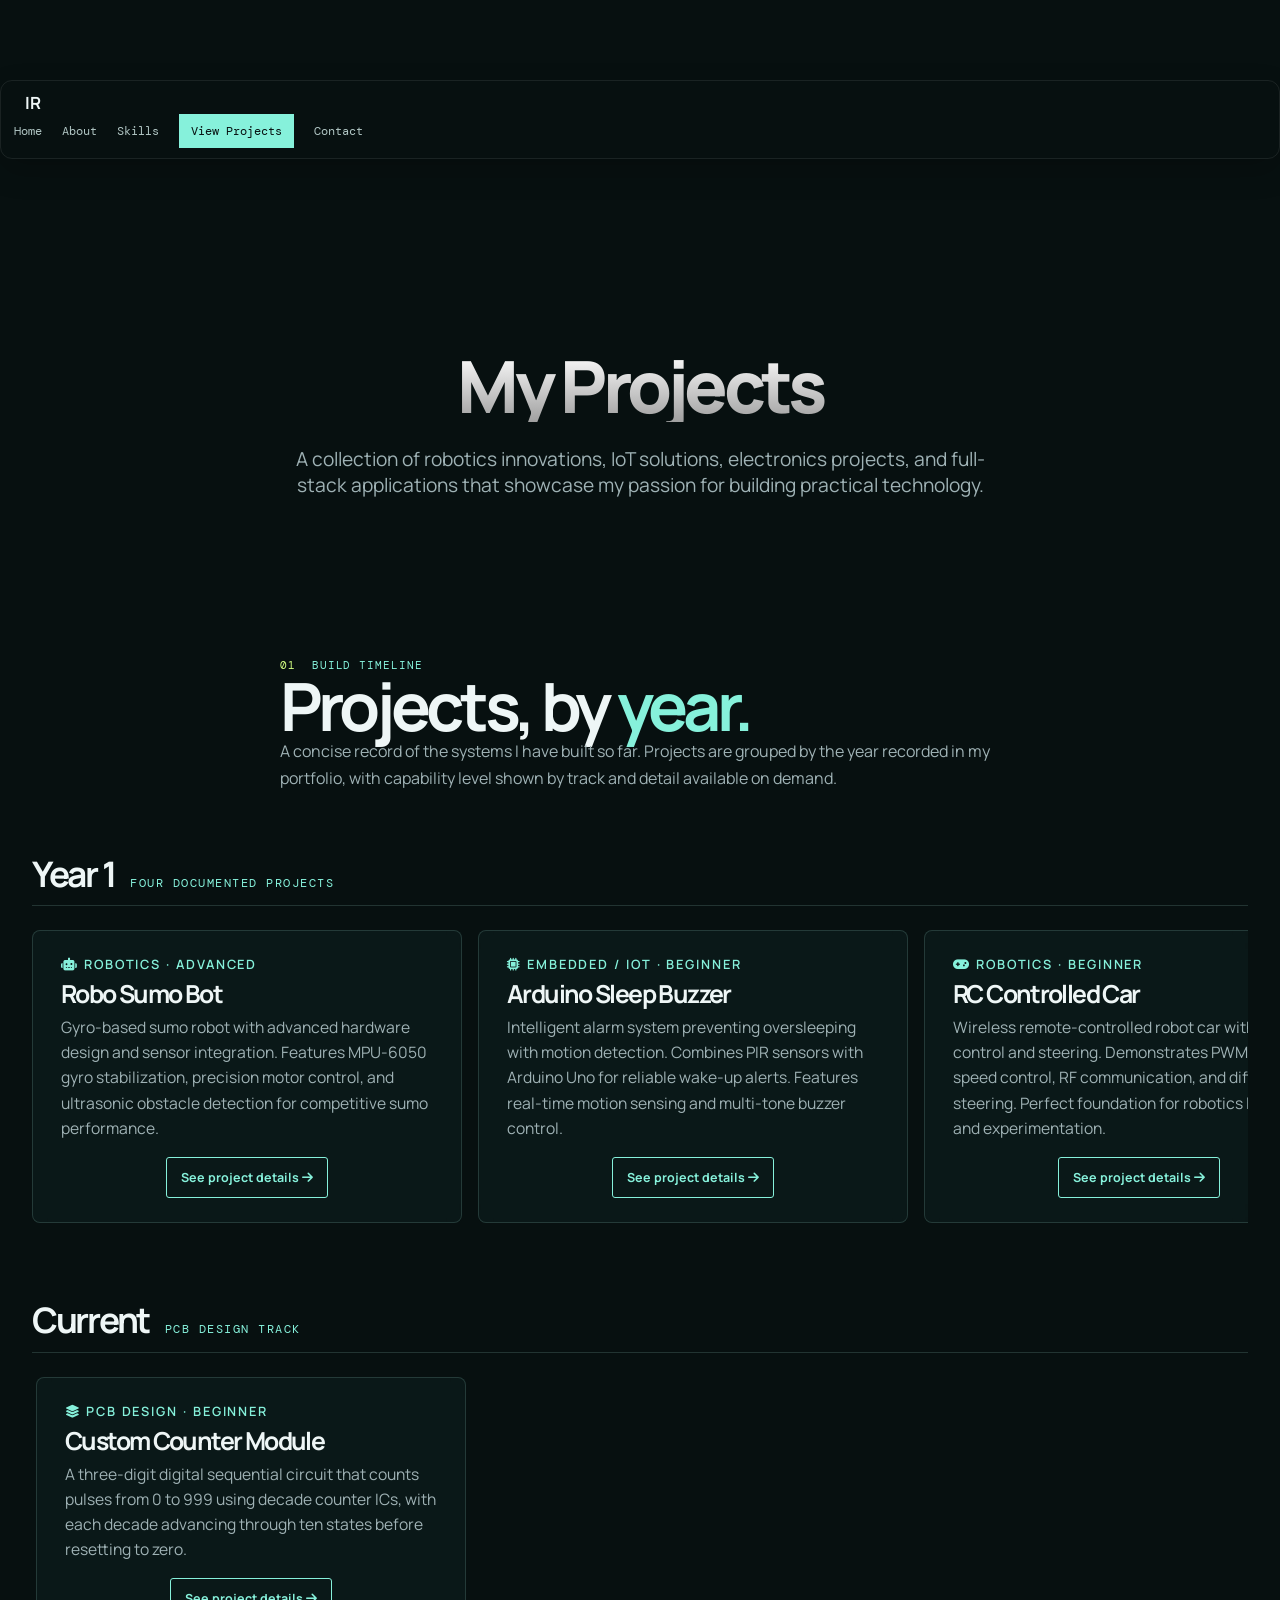
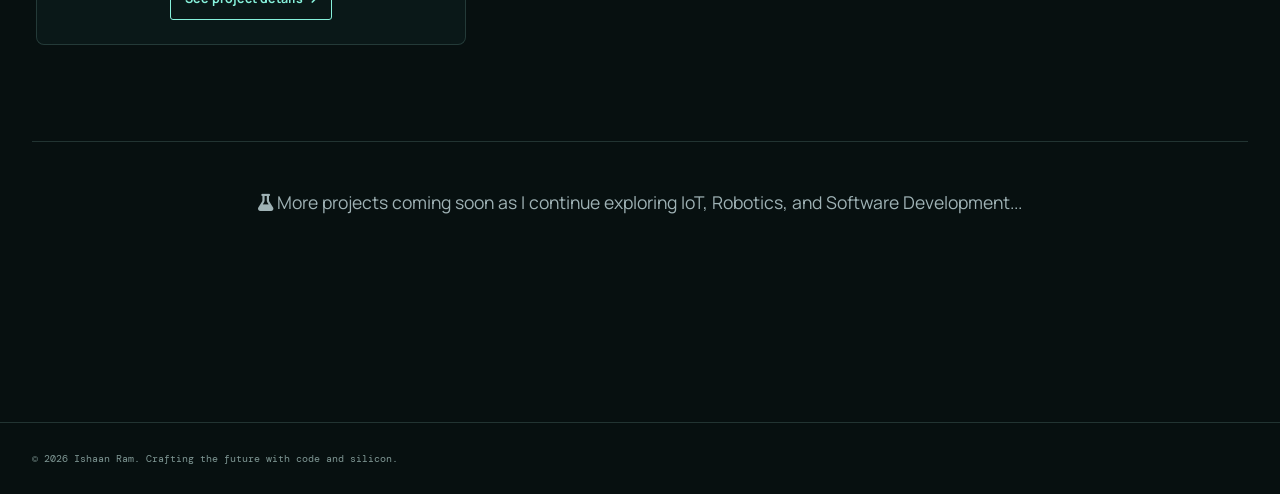
==== commit ae0a4f6c: "ux updated with pcb proejct" ====
--- a/projects.html
+++ b/projects.html
@@ -17,59 +17,63 @@
     }
 
     nav {
-      top: 1.5rem;
-      left: 1.5rem;
-      right: auto;
+      top: 1rem;
+      left: 1rem;
+      right: 1rem;
       bottom: auto;
-      width: 16rem;
-      padding: 1.25rem;
-      border-radius: 24px;
-      flex-direction: column;
-      align-items: stretch;
-      justify-content: flex-start;
-      gap: 1rem;
+      width: auto;
+      padding: 0.65rem 0.8rem;
+      border-radius: 12px;
+      flex-direction: row;
+      align-items: center;
+      justify-content: space-between;
+      gap: 1.5rem;
       border: 1px solid rgba(255, 255, 255, 0.08);
-      box-shadow: 0 20px 50px rgba(0, 0, 0, 0.35);
+      box-shadow: 0 12px 30px rgba(0, 0, 0, 0.2);
     }
 
     nav .nav-logo {
-      width: 100%;
-      display: block;
-      padding: 0.9rem 1rem;
-      border-radius: 16px;
-      background: rgba(255, 255, 255, 0.05);
-      text-align: left;
+      flex: 0 0 auto;
+      padding: 0.5rem 0.7rem;
+      border-radius: 8px;
+      background: transparent;
+      font-size: 1.05rem;
+      font-weight: 700;
     }
 
     nav .nav-links {
       display: flex;
-      flex-direction: column;
-      gap: 0.65rem;
-      align-items: stretch;
+      flex-direction: row;
+      gap: 1.25rem;
+      align-items: center;
     }
 
     nav .nav-links a {
-      display: block;
-      width: 100%;
-      padding: 0.9rem 1rem;
-      border-radius: 16px;
-      background: rgba(255, 255, 255, 0.03);
-      border: 1px solid rgba(255, 255, 255, 0.06);
-      text-align: left;
+      display: inline-flex;
+      width: auto;
+      padding: 0.45rem 0;
+      border-radius: 0;
+      background: transparent;
+      border: 0;
+      text-align: center;
+      font-size: 0.76rem;
+      white-space: nowrap;
     }
 
     nav .nav-links a:hover {
-      background: rgba(255, 255, 255, 0.08);
+      color: var(--accent-blue);
     }
 
     nav .nav-projects-btn {
-      border-radius: 16px;
-      width: 100%;
-      text-align: left;
+      border-radius: 3px;
+      padding: 0.55rem 0.75rem !important;
+      color: #071010;
+      background: var(--accent-blue) !important;
     }
 
     body {
-      padding-left: 18rem;
+      padding-left: 0;
+      padding-top: 5rem;
     }
 
     .projects-page-hero::before {
@@ -102,6 +106,191 @@
 
     .projects-section {
       padding: 4rem 2rem 10rem;
+    }
+
+    .timeline-intro {
+      max-width: 720px;
+      margin: 0 auto 4rem;
+    }
+
+    .timeline-intro p {
+      color: var(--text-secondary);
+      line-height: 1.7;
+    }
+
+    .year-group {
+      margin-bottom: 4rem;
+    }
+
+    .year-heading {
+      display: flex;
+      align-items: baseline;
+      gap: 1rem;
+      margin-bottom: 1.25rem;
+      padding-bottom: 0.9rem;
+      border-bottom: 1px solid var(--border-color);
+    }
+
+    .year-heading h2 {
+      font-size: 2.2rem;
+    }
+
+    .year-heading span {
+      color: var(--accent-blue);
+      font-family: var(--mono);
+      font-size: 0.78rem;
+      letter-spacing: 0.12em;
+      text-transform: uppercase;
+    }
+
+    .year-projects {
+      display: grid;
+      gap: 0.75rem;
+    }
+
+    .project-card {
+      display: grid;
+      grid-template-columns: minmax(0, 1fr) auto;
+      align-items: center;
+      min-height: 0;
+      padding: 1.5rem 1.75rem;
+      border-radius: 8px;
+      cursor: default;
+    }
+
+    .project-card .project-media {
+      display: none;
+    }
+
+    .project-card .project-info {
+      padding: 0;
+    }
+
+    .project-card .project-year-badge {
+      display: none;
+    }
+
+    .project-card .project-category {
+      margin-bottom: 0.55rem;
+    }
+
+    .project-card .project-info h3 {
+      font-size: 1.55rem;
+      margin-bottom: 0.55rem;
+    }
+
+    .project-card .project-description {
+      max-width: 780px;
+      margin-bottom: 1rem;
+      display: block;
+      font-size: 0.98rem;
+      line-height: 1.6;
+    }
+
+    .project-card .skills-tags {
+      display: none;
+    }
+
+    .project-details-button {
+      align-self: center;
+      border: 1px solid var(--accent-blue);
+      border-radius: 3px;
+      padding: 0.7rem 0.9rem;
+      background: transparent;
+      color: var(--accent-blue);
+      cursor: pointer;
+      font: inherit;
+      font-size: 0.78rem;
+      font-weight: 700;
+      white-space: nowrap;
+    }
+
+    .project-details-button:hover {
+      background: var(--accent-blue);
+      color: #071010;
+    }
+
+    .projects-grid {
+      display: block;
+    }
+
+    .projects-grid .project-card {
+      display: grid;
+      grid-template-columns: minmax(0, 1fr) auto;
+      min-height: 0;
+      padding: 1.5rem 1.75rem;
+      border-radius: 8px;
+      cursor: default;
+    }
+
+    .projects-grid .project-card .project-media,
+    .projects-grid .project-card .skills-tags,
+    .projects-grid .project-card .project-year-badge {
+      display: none;
+    }
+
+    .projects-grid .project-card .project-info {
+      padding: 0;
+    }
+
+    .projects-grid .project-card .project-description {
+      display: block;
+      max-width: 780px;
+      margin-bottom: 1rem;
+      font-size: 0.98rem;
+      line-height: 1.6;
+    }
+
+    .track-controls {
+      display: flex;
+      flex-wrap: wrap;
+      gap: 0.75rem;
+      margin: 0 auto 2rem;
+    }
+
+    .track-button {
+      border: 1px solid var(--border-color);
+      border-radius: 999px;
+      padding: 0.8rem 1.2rem;
+      background: rgba(255, 255, 255, 0.03);
+      color: var(--text-secondary);
+      cursor: pointer;
+      font: inherit;
+      font-size: 0.82rem;
+      font-weight: 700;
+      letter-spacing: 0.04em;
+      transition: background 0.3s ease, color 0.3s ease, border-color 0.3s ease;
+    }
+
+    .track-button:hover,
+    .track-button.active {
+      background: var(--accent-blue);
+      border-color: var(--accent-blue);
+      color: #071010;
+    }
+
+    .project-card.is-hidden {
+      display: none;
+    }
+
+    .modal-gallery {
+      display: grid;
+      grid-template-columns: repeat(2, minmax(0, 1fr));
+      gap: 0.75rem;
+      margin-top: 0.75rem;
+    }
+
+    .modal-header-image:has(.modal-gallery) {
+      height: auto;
+      padding: 0.75rem;
+    }
+
+    .modal-gallery img {
+      width: 100%;
+      aspect-ratio: 4 / 3;
+      object-fit: cover;
+      border: 1px solid var(--border-color);
+      border-radius: 8px;
     }
 
     .first-year-track {
@@ -470,7 +659,7 @@
     }
 
     .modal-features li:before {
-      content: "â€”";
+      content: "-";
       color: var(--accent-blue);
     }
 
@@ -549,19 +738,73 @@
       }
     }
 
+    /* Timeline rows stay horizontal as the archive grows. */
+    .projects-grid {
+      display: block;
+    }
+
+    .year-projects {
+      display: flex;
+      gap: 1rem;
+      overflow-x: auto;
+      padding: 0.25rem 0.25rem 1rem;
+      scroll-snap-type: x proximity;
+      scrollbar-color: var(--accent-blue) transparent;
+    }
+
+    .year-projects .project-card {
+      flex: 0 0 min(78vw, 430px);
+      display: grid;
+      grid-template-columns: minmax(0, 1fr) auto;
+      min-height: 0;
+      padding: 1.5rem 1.75rem;
+      border-radius: 8px;
+      cursor: default;
+      scroll-snap-align: start;
+    }
+
+    .year-projects .project-card .project-media,
+    .year-projects .project-card .skills-tags,
+    .year-projects .project-card .project-year-badge {
+      display: none;
+    }
+
+    .year-projects .project-card .project-info {
+      padding: 0;
+    }
+
+    .year-projects .project-card .project-description {
+      display: block;
+      max-width: none;
+      margin-bottom: 1rem;
+      font-size: 0.98rem;
+      line-height: 1.6;
+    }
+
+    .year-projects .project-details-button {
+      align-self: center;
+    }
+
     @media (max-width: 768px) {
       nav {
-        position: static;
-        width: auto;
-        margin: 1rem;
-        top: auto;
-        left: auto;
-        right: auto;
-        bottom: auto;
+        position: absolute;
+        margin: 0;
+        overflow: hidden;
       }
 
       body {
         padding-left: 0;
+        padding-top: 5rem;
+      }
+
+      nav .nav-links {
+        min-width: 0;
+        overflow-x: auto;
+        scrollbar-width: none;
+      }
+
+      nav .nav-links::-webkit-scrollbar {
+        display: none;
       }
 
       .projects-page-hero h1 {
@@ -580,6 +823,25 @@
       .modal-header {
         flex-direction: column;
         text-align: center;
+      }
+
+      .projects-grid .project-card {
+        grid-template-columns: 1fr;
+        gap: 1.25rem;
+      }
+
+      .year-projects .project-card {
+        flex-basis: min(86vw, 360px);
+      }
+
+      .project-details-button {
+        justify-self: start;
+      }
+
+      .year-heading {
+        align-items: flex-start;
+        flex-direction: column;
+        gap: 0.35rem;
       }
     }
   </style>
@@ -608,154 +870,187 @@
   <!-- Main Projects Section -->
   <section class="projects-section">
     <div class="projects-container">
-      <div class="first-year-track">
-        <div class="first-year-track-header">
-          <span class="first-year-track-label"><i class="fa-solid fa-calendar-check"></i> First Year Track</span>
-          <h2>First Year Project Log</h2>
-          <p>These are the mini projects I built in my first year. Iâ€™m keeping this section as a simple record so I can
-            track what I made, how I improved, and what I can build next.</p>
-        </div>
-        <div class="first-year-track-grid">
-          <div class="first-year-track-item">
-            <span class="track-index">Project 01</span>
-            <h3>Robo Sumo Bot</h3>
-            <p>First-year robotics build focused on gyro balance, motor control, and sensing.</p>
+      <div class="timeline-intro">
+        <div class="section-kicker"><span>01</span> Build timeline</div>
+        <h2>Projects, by <em>year.</em></h2>
+        <p>A concise record of the systems I have built so far. Projects are grouped by the year recorded in my
+          portfolio, with capability level shown by track and detail available on demand.</p>
+      </div>
+
+      <div class="projects-grid">
+        <section class="year-group" aria-labelledby="year-one-heading">
+          <div class="year-heading">
+            <h2 id="year-one-heading">Year 1</h2>
+            <span>Four documented projects</span>
           </div>
-          <div class="first-year-track-item">
-            <span class="track-index">Project 02</span>
-            <h3>Arduino Sleep Buzzer</h3>
-            <p>Early IoT hardware project using motion sensing and buzzer alerts.</p>
+          <div class="year-projects">
+            <!-- Project 1: Robo Sumo Bot -->
+            <article class="card project-card" data-track="robotics">
+              <div class="project-media">
+                <img
+                  src="data:image/svg+xml,%3Csvg xmlns='http://www.w3.org/2000/svg' viewBox='0 0 500 300'%3E%3Cdefs%3E%3ClinearGradient id='grad1' x1='0%25' y1='0%25' x2='100%25' y2='100%25'%3E%3Cstop offset='0%25' style='stop-color:%231a2332;stop-opacity:1' /%3E%3Cstop offset='100%25' style='stop-color:%23252c3c;stop-opacity:1' /%3E%3C/linearGradient%3E%3C/defs%3E%3Crect width='500' height='300' fill='url(%23grad1)'/%3E%3Ccircle cx='150' cy='150' r='80' fill='%234f90e8' opacity='0.1'/%3E%3Crect x='100' y='100' width='140' height='100' fill='none' stroke='%234f90e8' stroke-width='3' rx='10'/%3E%3Ccircle cx='130' cy='140' r='15' fill='%234f90e8'/%3E%3Ccircle cx='210' cy='140' r='15' fill='%234f90e8'/%3E%3Crect x='105' y='180' width='130' height='8' fill='%234f90e8'/%3E%3Ctext x='250' y='150' font-size='20' fill='%234f90e8' font-weight='bold'%3EGyro-Based%3C/text%3E%3Ctext x='250' y='180' font-size='18' fill='%238b7fd8'%3EHardware Design%3C/text%3E%3C/svg%3E"
+                  alt="Robo Sumo Bot">
+                <div class="project-overlay">
+                  <div class="project-overlay-text">
+                    <i class="fa-solid fa-click"></i> Click to see details
+                  </div>
+                </div>
+              </div>
+              <div class="project-info">
+                <span class="project-year-badge"><i class="fa-regular fa-calendar"></i> First Year Project</span>
+                <span class="project-category"><i class="fa-solid fa-robot"></i> Robotics · Advanced</span>
+                <h3>Robo Sumo Bot</h3>
+                <p class="project-description">Gyro-based sumo robot with advanced hardware design and sensor
+                  integration.
+                  Features MPU-6050 gyro stabilization, precision motor control, and ultrasonic obstacle detection for
+                  competitive
+                  sumo performance.</p>
+                <div class="skills-tags">
+                  <span class="skill-tag">Arduino</span>
+                  <span class="skill-tag">Gyroscope Sensors</span>
+                  <span class="skill-tag">Motor Control</span>
+                  <span class="skill-tag">Hardware Engineering</span>
+                </div>
+                <button class="project-details-button" type="button" onclick="openModal(0)">See project details <i
+                    class="fa-solid fa-arrow-right"></i></button>
+              </div>
+            </article>
+
+            <!-- Project 2: Arduino Sleep Buzzer -->
+            <article class="card project-card" data-track="embedded">
+              <div class="project-media">
+                <img
+                  src="data:image/svg+xml,%3Csvg xmlns='http://www.w3.org/2000/svg' viewBox='0 0 500 300'%3E%3Cdefs%3E%3ClinearGradient id='grad3m' x1='0%25' y1='0%25' x2='100%25' y2='100%25'%3E%3Cstop offset='0%25' style='stop-color:%231a2332;stop-opacity:1' /%3E%3Cstop offset='100%25' style='stop-color:%23252c3c;stop-opacity:1' /%3E%3C/linearGradient%3E%3C/defs%3E%3Crect width='500' height='300' fill='url(%23grad3m)'/%3E%3Crect x='100' y='60' width='120' height='160' fill='none' stroke='%234f90e8' stroke-width='2.5' rx='8'/%3E%3Crect x='120' y='80' width='80' height='100' fill='%234f90e8' opacity='0.2'/%3E%3Ccircle cx='160' cy='130' r='10' fill='%238b7fd8'/%3E%3Crect x='280' y='90' width='140' height='120' fill='none' stroke='%238b7fd8' stroke-width='2.5' rx='8'/%3E%3Ctext x='300' y='115' font-size='13' fill='%234f90e8' font-weight='bold'%3EPIR Sensor%3C/text%3E%3Crect x='290' y='135' width='120' height='50' fill='%234f90e8' opacity='0.15' rx='4'/%3E%3Ctext x='295' y='170' font-size='12' fill='%234f90e8'%3EMotion Detection%3C/text%3E%3Ctext x='130' y='250' font-size='16' fill='%234f90e8' font-weight='bold'%3EArduino%3C/text%3E%3Ctext x='300' y='250' font-size='16' fill='%238b7fd8'%3EAlert System%3C/text%3E%3C/svg%3E"
+                  alt="Arduino Sleep Buzzer">
+                <div class="project-overlay">
+                  <div class="project-overlay-text">
+                    <i class="fa-solid fa-click"></i> Click to see details
+                  </div>
+                </div>
+              </div>
+              <div class="project-info">
+                <span class="project-year-badge"><i class="fa-regular fa-calendar"></i> First Year Project</span>
+                <span class="project-category"><i class="fa-solid fa-microchip"></i> Embedded / IoT · Beginner</span>
+                <h3>Arduino Sleep Buzzer</h3>
+                <p class="project-description">Intelligent alarm system preventing oversleeping with motion detection.
+                  Combines PIR sensors with Arduino Uno for reliable wake-up alerts. Features real-time motion sensing
+                  and
+                  multi-tone buzzer control.</p>
+                <div class="skills-tags">
+                  <span class="skill-tag">Arduino</span>
+                  <span class="skill-tag">C++</span>
+                  <span class="skill-tag">Embedded Systems</span>
+                  <span class="skill-tag">Sensor Integration</span>
+                </div>
+                <button class="project-details-button" type="button" onclick="openModal(1)">See project details <i
+                    class="fa-solid fa-arrow-right"></i></button>
+              </div>
+            </article>
+
+            <!-- IPL Toss Analyzer removed per request -->
+
+            <!-- Project 4: RC Controlled Car -->
+            <article class="card project-card" data-track="robotics">
+              <div class="project-media">
+                <img
+                  src="data:image/svg+xml,%3Csvg xmlns='http://www.w3.org/2000/svg' viewBox='0 0 500 300'%3E%3Cdefs%3E%3ClinearGradient id='grad4m' x1='0%25' y1='0%25' x2='100%25' y2='100%25'%3E%3Cstop offset='0%25' style='stop-color:%231a2332;stop-opacity:1' /%3E%3Cstop offset='100%25' style='stop-color:%23252c3c;stop-opacity:1' /%3E%3C/linearGradient%3E%3C/defs%3E%3Crect width='500' height='300' fill='url(%23grad4m)'/%3E%3Crect x='100' y='80' width='250' height='130' fill='none' stroke='%234f90e8' stroke-width='3' rx='12'/%3E%3Ccircle cx='150' cy='160' r='20' fill='%238b7fd8' opacity='0.7'/%3E%3Ccircle cx='280' cy='160' r='20' fill='%234f90e8' opacity='0.7'/%3E%3Crect x='125' y='105' width='150' height='40' fill='%234f90e8' opacity='0.2' rx='6'/%3E%3Cpath d='M 175 40 L 185 60 L 165 60 Z' fill='%234f90e8'/%3E%3Ctext x='110' y='250' font-size='18' fill='%234f90e8' font-weight='bold'%3EMotor Control%3C/text%3E%3Ctext x='280' y='250' font-size='18' fill='%238b7fd8'%3E%26 Steering%3C/text%3E%3C/svg%3E"
+                  alt="RC Controlled Car">
+                <div class="project-overlay">
+                  <div class="project-overlay-text">
+                    <i class="fa-solid fa-click"></i> Click to see details
+                  </div>
+                </div>
+              </div>
+              <div class="project-info">
+                <span class="project-year-badge"><i class="fa-regular fa-calendar"></i> First Year Project</span>
+                <span class="project-category"><i class="fa-solid fa-gamepad"></i> Robotics · Beginner</span>
+                <h3>RC Controlled Car</h3>
+                <p class="project-description">Wireless remote-controlled robot car with motor control and steering.
+                  Demonstrates PWM motor speed control, RF communication, and differential steering. Perfect foundation
+                  for
+                  robotics learning and experimentation.</p>
+                <div class="skills-tags">
+                  <span class="skill-tag">Arduino</span>
+                  <span class="skill-tag">Motor Control</span>
+                  <span class="skill-tag">Wireless Communication</span>
+                  <span class="skill-tag">Robotics Basics</span>
+                </div>
+                <button class="project-details-button" type="button" onclick="openModal(2)">See project details <i
+                    class="fa-solid fa-arrow-right"></i></button>
+              </div>
+            </article>
+
+            <!-- Project 5: Emergency Gas Sense & Exit System -->
+            <article class="card project-card" data-track="embedded">
+              <div class="project-media">
+                <img
+                  src="data:image/svg+xml,%3Csvg xmlns='http://www.w3.org/2000/svg' viewBox='0 0 500 300'%3E%3Cdefs%3E%3ClinearGradient id='grad5m' x1='0%25' y1='0%25' x2='100%25' y2='100%25'%3E%3Cstop offset='0%25' style='stop-color:%231a2332;stop-opacity:1' /%3E%3Cstop offset='100%25' style='stop-color:%23252c3c;stop-opacity:1' /%3E%3C/linearGradient%3E%3C/defs%3E%3Crect width='500' height='300' fill='url(%23grad5m)'/%3E%3Crect x='100' y='70' width='120' height='140' fill='none' stroke='%234f90e8' stroke-width='2.5' rx='8'/%3E%3Ccircle cx='160' cy='140' r='8' fill='%234f90e8' opacity='0.8'/%3E%3Ccircle cx='140' cy='105' r='5' fill='%234f90e8' opacity='0.5'/%3E%3Ccircle cx='155' cy='110' r='5' fill='%234f90e8' opacity='0.5'/%3E%3Crect x='280' y='100' width='140' height='70' fill='none' stroke='%238b7fd8' stroke-width='2.5' rx='6'/%3E%3Cline x1='310' y1='115' x2='340' y2='115' stroke='%238b7fd8' stroke-width='3.5'/%3E%3Cline x1='310' y1='150' x2='360' y2='150' stroke='%238b7fd8' stroke-width='3.5'/%3E%3Ctext x='120' y='250' font-size='16' fill='%234f90e8' font-weight='bold'%3EGas Detection%3C/text%3E%3Ctext x='290' y='250' font-size='16' fill='%238b7fd8'%3EServo-Controlled Exit%3C/text%3E%3C/svg%3E"
+                  alt="Emergency Gas Sense & Exit System">
+                <div class="project-overlay">
+                  <div class="project-overlay-text">
+                    <i class="fa-solid fa-click"></i> Click to see details
+                  </div>
+                </div>
+              </div>
+              <div class="project-info">
+                <span class="project-year-badge"><i class="fa-regular fa-calendar"></i> First Year Project</span>
+                <span class="project-category"><i class="fa-solid fa-triangle-exclamation"></i> Embedded / IoT ·
+                  Intermediate</span>
+                <h3>Emergency Gas Sense & Exit System</h3>
+                <p class="project-description">Automated safety system monitoring air quality and triggering emergency
+                  protocols.
+                  Demonstrates IoT automation in real-world safety applications with automated servo-controlled
+                  emergency
+                  exits.
+                </p>
+                <div class="skills-tags">
+                  <span class="skill-tag">Arduino</span>
+                  <span class="skill-tag">Gas Sensors</span>
+                  <span class="skill-tag">Automation</span>
+                  <span class="skill-tag">Safety Systems</span>
+                </div>
+                <button class="project-details-button" type="button" onclick="openModal(3)">See project details <i
+                    class="fa-solid fa-arrow-right"></i></button>
+              </div>
+            </article>
+
           </div>
-          <div class="first-year-track-item">
-            <span class="track-index">Project 03</span>
-            <h3>RC Controlled Car</h3>
-            <p>Basic robotics learning project built around steering, RF control, and motors.</p>
+        </section>
+
+        <section class="year-group" aria-labelledby="current-year-heading">
+          <div class="year-heading">
+            <h2 id="current-year-heading">Current</h2>
+            <span>PCB design track</span>
           </div>
-          <div class="first-year-track-item">
-            <span class="track-index">Project 04</span>
-            <h3>Emergency Gas Sense & Exit System</h3>
-            <p>Safety-focused automation project made in first year to detect gas and trigger exit control.</p>
+          <div class="year-projects">
+            <!-- Project 5: Custom Counter Module -->
+            <article class="card project-card" data-track="pcb">
+              <div class="project-media">
+                <img src="assets/images/pcb1.png" alt="Custom Counter Module PCB design">
+                <div class="project-overlay">
+                  <div class="project-overlay-text">
+                    <i class="fa-solid fa-click"></i> Click to see details
+                  </div>
+                </div>
+              </div>
+              <div class="project-info">
+                <span class="project-year-badge"><i class="fa-regular fa-calendar"></i> Beginner PCB Project</span>
+                <span class="project-category"><i class="fa-solid fa-layer-group"></i> PCB Design · Beginner</span>
+                <h3>Custom Counter Module</h3>
+                <p class="project-description">A three-digit digital sequential circuit that counts pulses from 0 to 999
+                  using decade counter ICs, with each decade advancing through ten states before resetting to zero.</p>
+                <div class="skills-tags">
+                  <span class="skill-tag">PCB Layout</span>
+                  <span class="skill-tag">Decade Counter ICs</span>
+                  <span class="skill-tag">Digital Logic</span>
+                  <span class="skill-tag">Seven-Segment Displays</span>
+                </div>
+                <button class="project-details-button" type="button" onclick="openModal(4)">See project details <i
+                    class="fa-solid fa-arrow-right"></i></button>
+              </div>
+            </article>
           </div>
-        </div>
-      </div>
-
-      <div class="projects-grid">
-        <!-- Project 1: Robo Sumo Bot -->
-        <div class="card project-card" onclick="openModal(0)">
-          <div class="project-media">
-            <img
-              src="data:image/svg+xml,%3Csvg xmlns='http://www.w3.org/2000/svg' viewBox='0 0 500 300'%3E%3Cdefs%3E%3ClinearGradient id='grad1' x1='0%25' y1='0%25' x2='100%25' y2='100%25'%3E%3Cstop offset='0%25' style='stop-color:%231a2332;stop-opacity:1' /%3E%3Cstop offset='100%25' style='stop-color:%23252c3c;stop-opacity:1' /%3E%3C/linearGradient%3E%3C/defs%3E%3Crect width='500' height='300' fill='url(%23grad1)'/%3E%3Ccircle cx='150' cy='150' r='80' fill='%234f90e8' opacity='0.1'/%3E%3Crect x='100' y='100' width='140' height='100' fill='none' stroke='%234f90e8' stroke-width='3' rx='10'/%3E%3Ccircle cx='130' cy='140' r='15' fill='%234f90e8'/%3E%3Ccircle cx='210' cy='140' r='15' fill='%234f90e8'/%3E%3Crect x='105' y='180' width='130' height='8' fill='%234f90e8'/%3E%3Ctext x='250' y='150' font-size='20' fill='%234f90e8' font-weight='bold'%3EGyro-Based%3C/text%3E%3Ctext x='250' y='180' font-size='18' fill='%238b7fd8'%3EHardware Design%3C/text%3E%3C/svg%3E"
-              alt="Robo Sumo Bot">
-            <div class="project-overlay">
-              <div class="project-overlay-text">
-                <i class="fa-solid fa-click"></i> Click to see details
-              </div>
-            </div>
-          </div>
-          <div class="project-info">
-            <span class="project-year-badge"><i class="fa-regular fa-calendar"></i> First Year Project</span>
-            <span class="project-category"><i class="fa-solid fa-robot"></i> Robotics</span>
-            <h3>Robo Sumo Bot</h3>
-            <p class="project-description">Gyro-based sumo robot with advanced hardware design and sensor integration.
-              Features MPU-6050 gyro stabilization, precision motor control, and ultrasonic obstacle detection for
-              competitive
-              sumo performance.</p>
-            <div class="skills-tags">
-              <span class="skill-tag">Arduino</span>
-              <span class="skill-tag">Gyroscope Sensors</span>
-              <span class="skill-tag">Motor Control</span>
-              <span class="skill-tag">Hardware Engineering</span>
-            </div>
-          </div>
-        </div>
-
-        <!-- Project 2: Arduino Sleep Buzzer -->
-        <div class="card project-card" onclick="openModal(1)">
-          <div class="project-media">
-            <img
-              src="data:image/svg+xml,%3Csvg xmlns='http://www.w3.org/2000/svg' viewBox='0 0 500 300'%3E%3Cdefs%3E%3ClinearGradient id='grad3m' x1='0%25' y1='0%25' x2='100%25' y2='100%25'%3E%3Cstop offset='0%25' style='stop-color:%231a2332;stop-opacity:1' /%3E%3Cstop offset='100%25' style='stop-color:%23252c3c;stop-opacity:1' /%3E%3C/linearGradient%3E%3C/defs%3E%3Crect width='500' height='300' fill='url(%23grad3m)'/%3E%3Crect x='100' y='60' width='120' height='160' fill='none' stroke='%234f90e8' stroke-width='2.5' rx='8'/%3E%3Crect x='120' y='80' width='80' height='100' fill='%234f90e8' opacity='0.2'/%3E%3Ccircle cx='160' cy='130' r='10' fill='%238b7fd8'/%3E%3Crect x='280' y='90' width='140' height='120' fill='none' stroke='%238b7fd8' stroke-width='2.5' rx='8'/%3E%3Ctext x='300' y='115' font-size='13' fill='%234f90e8' font-weight='bold'%3EPIR Sensor%3C/text%3E%3Crect x='290' y='135' width='120' height='50' fill='%234f90e8' opacity='0.15' rx='4'/%3E%3Ctext x='295' y='170' font-size='12' fill='%234f90e8'%3EMotion Detection%3C/text%3E%3Ctext x='130' y='250' font-size='16' fill='%234f90e8' font-weight='bold'%3EArduino%3C/text%3E%3Ctext x='300' y='250' font-size='16' fill='%238b7fd8'%3EAlert System%3C/text%3E%3C/svg%3E"
-              alt="Arduino Sleep Buzzer">
-            <div class="project-overlay">
-              <div class="project-overlay-text">
-                <i class="fa-solid fa-click"></i> Click to see details
-              </div>
-            </div>
-          </div>
-          <div class="project-info">
-            <span class="project-year-badge"><i class="fa-regular fa-calendar"></i> First Year Project</span>
-            <span class="project-category"><i class="fa-solid fa-microchip"></i> IoT Hardware</span>
-            <h3>Arduino Sleep Buzzer</h3>
-            <p class="project-description">Intelligent alarm system preventing oversleeping with motion detection.
-              Combines PIR sensors with Arduino Uno for reliable wake-up alerts. Features real-time motion sensing and
-              multi-tone buzzer control.</p>
-            <div class="skills-tags">
-              <span class="skill-tag">Arduino</span>
-              <span class="skill-tag">C++</span>
-              <span class="skill-tag">Embedded Systems</span>
-              <span class="skill-tag">Sensor Integration</span>
-            </div>
-          </div>
-        </div>
-
-        <!-- IPL Toss Analyzer removed per request -->
-
-        <!-- Project 4: RC Controlled Car -->
-        <div class="card project-card" onclick="openModal(2)">
-          <div class="project-media">
-            <img
-              src="data:image/svg+xml,%3Csvg xmlns='http://www.w3.org/2000/svg' viewBox='0 0 500 300'%3E%3Cdefs%3E%3ClinearGradient id='grad4m' x1='0%25' y1='0%25' x2='100%25' y2='100%25'%3E%3Cstop offset='0%25' style='stop-color:%231a2332;stop-opacity:1' /%3E%3Cstop offset='100%25' style='stop-color:%23252c3c;stop-opacity:1' /%3E%3C/linearGradient%3E%3C/defs%3E%3Crect width='500' height='300' fill='url(%23grad4m)'/%3E%3Crect x='100' y='80' width='250' height='130' fill='none' stroke='%234f90e8' stroke-width='3' rx='12'/%3E%3Ccircle cx='150' cy='160' r='20' fill='%238b7fd8' opacity='0.7'/%3E%3Ccircle cx='280' cy='160' r='20' fill='%234f90e8' opacity='0.7'/%3E%3Crect x='125' y='105' width='150' height='40' fill='%234f90e8' opacity='0.2' rx='6'/%3E%3Cpath d='M 175 40 L 185 60 L 165 60 Z' fill='%234f90e8'/%3E%3Ctext x='110' y='250' font-size='18' fill='%234f90e8' font-weight='bold'%3EMotor Control%3C/text%3E%3Ctext x='280' y='250' font-size='18' fill='%238b7fd8'%3E%26 Steering%3C/text%3E%3C/svg%3E"
-              alt="RC Controlled Car">
-            <div class="project-overlay">
-              <div class="project-overlay-text">
-                <i class="fa-solid fa-click"></i> Click to see details
-              </div>
-            </div>
-          </div>
-          <div class="project-info">
-            <span class="project-year-badge"><i class="fa-regular fa-calendar"></i> First Year Project</span>
-            <span class="project-category"><i class="fa-solid fa-gamepad"></i> Robotics</span>
-            <h3>RC Controlled Car</h3>
-            <p class="project-description">Wireless remote-controlled robot car with motor control and steering.
-              Demonstrates PWM motor speed control, RF communication, and differential steering. Perfect foundation for
-              robotics learning and experimentation.</p>
-            <div class="skills-tags">
-              <span class="skill-tag">Arduino</span>
-              <span class="skill-tag">Motor Control</span>
-              <span class="skill-tag">Wireless Communication</span>
-              <span class="skill-tag">Robotics Basics</span>
-            </div>
-          </div>
-        </div>
-
-        <!-- Project 5: Emergency Gas Sense & Exit System -->
-        <div class="card project-card" onclick="openModal(3)">
-          <div class="project-media">
-            <img
-              src="data:image/svg+xml,%3Csvg xmlns='http://www.w3.org/2000/svg' viewBox='0 0 500 300'%3E%3Cdefs%3E%3ClinearGradient id='grad5m' x1='0%25' y1='0%25' x2='100%25' y2='100%25'%3E%3Cstop offset='0%25' style='stop-color:%231a2332;stop-opacity:1' /%3E%3Cstop offset='100%25' style='stop-color:%23252c3c;stop-opacity:1' /%3E%3C/linearGradient%3E%3C/defs%3E%3Crect width='500' height='300' fill='url(%23grad5m)'/%3E%3Crect x='100' y='70' width='120' height='140' fill='none' stroke='%234f90e8' stroke-width='2.5' rx='8'/%3E%3Ccircle cx='160' cy='140' r='8' fill='%234f90e8' opacity='0.8'/%3E%3Ccircle cx='140' cy='105' r='5' fill='%234f90e8' opacity='0.5'/%3E%3Ccircle cx='155' cy='110' r='5' fill='%234f90e8' opacity='0.5'/%3E%3Crect x='280' y='100' width='140' height='70' fill='none' stroke='%238b7fd8' stroke-width='2.5' rx='6'/%3E%3Cline x1='310' y1='115' x2='340' y2='115' stroke='%238b7fd8' stroke-width='3.5'/%3E%3Cline x1='310' y1='150' x2='360' y2='150' stroke='%238b7fd8' stroke-width='3.5'/%3E%3Ctext x='120' y='250' font-size='16' fill='%234f90e8' font-weight='bold'%3EGas Detection%3C/text%3E%3Ctext x='290' y='250' font-size='16' fill='%238b7fd8'%3EServo-Controlled Exit%3C/text%3E%3C/svg%3E"
-              alt="Emergency Gas Sense & Exit System">
-            <div class="project-overlay">
-              <div class="project-overlay-text">
-                <i class="fa-solid fa-click"></i> Click to see details
-              </div>
-            </div>
-          </div>
-          <div class="project-info">
-            <span class="project-year-badge"><i class="fa-regular fa-calendar"></i> First Year Project</span>
-            <span class="project-category"><i class="fa-solid fa-triangle-exclamation"></i> IoT Safety</span>
-            <h3>Emergency Gas Sense & Exit System</h3>
-            <p class="project-description">Automated safety system monitoring air quality and triggering emergency
-              protocols.
-              Demonstrates IoT automation in real-world safety applications with automated servo-controlled emergency
-              exits.
-            </p>
-            <div class="skills-tags">
-              <span class="skill-tag">Arduino</span>
-              <span class="skill-tag">Gas Sensors</span>
-              <span class="skill-tag">Automation</span>
-              <span class="skill-tag">Safety Systems</span>
-            </div>
-          </div>
-        </div>
+        </section>
       </div>
 
       <!-- More Projects Coming Soon -->
@@ -788,6 +1083,8 @@
         id: 0,
         title: "Robo Sumo Bot",
         year: "First Year",
+        field: "Robotics",
+        level: "Advanced",
         category: "Advanced Robotics - Hardware Design",
         image: "assets/videos/robosumo.mp4",
         previewImage: "data:image/svg+xml,%3Csvg xmlns='http://www.w3.org/2000/svg' viewBox='0 0 500 300'%3E%3Cdefs%3E%3ClinearGradient id='grad1' x1='0%25' y1='0%25' x2='100%25' y2='100%25'%3E%3Cstop offset='0%25' style='stop-color:%231a2332;stop-opacity:1' /%3E%3Cstop offset='100%25' style='stop-color:%23252c3c;stop-opacity:1' /%3E%3C/linearGradient%3E%3C/defs%3E%3Crect width='500' height='300' fill='url(%23grad1)'/%3E%3Ccircle cx='150' cy='150' r='80' fill='%234f90e8' opacity='0.1'/%3E%3Crect x='100' y='100' width='140' height='100' fill='none' stroke='%234f90e8' stroke-width='3' rx='10'/%3E%3Ccircle cx='130' cy='140' r='15' fill='%234f90e8'/%3E%3Ccircle cx='210' cy='140' r='15' fill='%234f90e8'/%3E%3Crect x='105' y='180' width='130' height='8' fill='%234f90e8'/%3E%3Ctext x='250' y='150' font-size='20' fill='%234f90e8' font-weight='bold'%3EGyro-Based%3C/text%3E%3Ctext x='250' y='180' font-size='18' fill='%238b7fd8'%3EHardware Design%3C/text%3E%3C/svg%3E",
@@ -801,12 +1098,14 @@
         ],
         skills: ["Arduino", "Gyroscope Sensors", "Motor Control", "Mechanical Design", "Hardware Engineering", "Sensor Calibration", "Robotics"],
         github: "https://github.com/Ishaan2008-op/hardware-miniprojects",
-        techStack: "Arduino â€¢ MPU-6050 Gyro â€¢ DC Motors â€¢ Custom Chassis â€¢ Sensor Suite"
+        techStack: "Arduino - MPU-6050 Gyro - DC Motors - Custom Chassis - Sensor Suite"
       },
       {
         id: 1,
         title: "Arduino Sleep Buzzer",
         year: "First Year",
+        field: "Embedded / IoT",
+        level: "Beginner",
         category: "IoT Hardware & Embedded Systems",
         image: "assets/videos/buzzer.mp4",
         previewImage: "data:image/svg+xml,%3Csvg xmlns='http://www.w3.org/2000/svg' viewBox='0 0 500 300'%3E%3Cdefs%3E%3ClinearGradient id='grad3m' x1='0%25' y1='0%25' x2='100%25' y2='100%25'%3E%3Cstop offset='0%25' style='stop-color:%231a2332;stop-opacity:1' /%3E%3Cstop offset='100%25' style='stop-color:%23252c3c;stop-opacity:1' /%3E%3C/linearGradient%3E%3C/defs%3E%3Crect width='500' height='300' fill='url(%23grad3m)'/%3E%3Crect x='100' y='60' width='120' height='160' fill='none' stroke='%234f90e8' stroke-width='2.5' rx='8'/%3E%3Crect x='120' y='80' width='80' height='100' fill='%234f90e8' opacity='0.2'/%3E%3Ccircle cx='160' cy='130' r='10' fill='%238b7fd8'/%3E%3Crect x='280' y='90' width='140' height='120' fill='none' stroke='%238b7fd8' stroke-width='2.5' rx='8'/%3E%3Ctext x='300' y='115' font-size='13' fill='%234f90e8' font-weight='bold'%3EPIR Sensor%3C/text%3E%3Crect x='290' y='135' width='120' height='50' fill='%234f90e8' opacity='0.15' rx='4'/%3E%3Ctext x='295' y='170' font-size='12' fill='%234f90e8'%3EMotion Detection%3C/text%3E%3Ctext x='130' y='250' font-size='16' fill='%234f90e8' font-weight='bold'%3EArduino%3C/text%3E%3Ctext x='300' y='250' font-size='16' fill='%238b7fd8'%3EAlert System%3C/text%3E%3C/svg%3E",
@@ -820,13 +1119,15 @@
         ],
         skills: ["Arduino", "C++", "Embedded Systems", "Sensor Integration", "Hardware Programming", "IoT Concepts", "Circuit Design"],
         github: "https://github.com/Ishaan2008-op/hardware-miniprojects",
-        techStack: "Arduino Uno â€¢ PIR Sensors â€¢ Active Buzzer â€¢ Wiring Diagrams"
+        techStack: "Arduino Uno - PIR Sensors - Active Buzzer - Wiring Diagrams"
       },
       // IPL Toss Analyzer entry removed per user request
       {
         id: 2,
         title: "RC Controlled Car",
         year: "First Year",
+        field: "Robotics",
+        level: "Beginner",
         category: "Robotics Fundamentals",
         image: "assets/videos/rc car.mp4",
         previewImage: "data:image/svg+xml,%3Csvg xmlns='http://www.w3.org/2000/svg' viewBox='0 0 500 300'%3E%3Cdefs%3E%3ClinearGradient id='grad4m' x1='0%25' y1='0%25' x2='100%25' y2='100%25'%3E%3Cstop offset='0%25' style='stop-color:%231a2332;stop-opacity:1' /%3E%3Cstop offset='100%25' style='stop-color:%23252c3c;stop-opacity:1' /%3E%3C/linearGradient%3E%3C/defs%3E%3Crect width='500' height='300' fill='url(%23grad4m)'/%3E%3Crect x='100' y='80' width='250' height='130' fill='none' stroke='%234f90e8' stroke-width='3' rx='12'/%3E%3Ccircle cx='150' cy='160' r='20' fill='%238b7fd8' opacity='0.7'/%3E%3Ccircle cx='280' cy='160' r='20' fill='%234f90e8' opacity='0.7'/%3E%3Crect x='125' y='105' width='150' height='40' fill='%234f90e8' opacity='0.2' rx='6'/%3E%3Cpath d='M 175 40 L 185 60 L 165 60 Z' fill='%234f90e8'/%3E%3Ctext x='110' y='250' font-size='18' fill='%234f90e8' font-weight='bold'%3EMotor Control%3C/text%3E%3Ctext x='280' y='250' font-size='18' fill='%238b7fd8'%3E%26 Steering%3C/text%3E%3C/svg%3E",
@@ -840,12 +1141,14 @@
         ],
         skills: ["Arduino", "Motor Control", "C++", "Wireless Communication", "Mechanical Assembly", "Robotics Basics"],
         github: "https://github.com/Ishaan2008-op/hardware-miniprojects",
-        techStack: "Arduino â€¢ DC Motors â€¢ RF Transceiver â€¢ Chassis & Wheels"
+        techStack: "Arduino - DC Motors - RF Transceiver - Chassis & Wheels"
       },
       {
         id: 3,
         title: "Emergency Gas Sense & Exit System",
         year: "First Year",
+        field: "Embedded / IoT",
+        level: "Intermediate",
         category: "IoT Safety Applications",
         image: "assets/videos/basic working gas sense and exit.mp4",
         previewImage: "data:image/svg+xml,%3Csvg xmlns='http://www.w3.org/2000/svg' viewBox='0 0 500 300'%3E%3Cdefs%3E%3ClinearGradient id='grad5m' x1='0%25' y1='0%25' x2='100%25' y2='100%25'%3E%3Cstop offset='0%25' style='stop-color:%231a2332;stop-opacity:1' /%3E%3Cstop offset='100%25' style='stop-color:%23252c3c;stop-opacity:1' /%3E%3C/linearGradient%3E%3C/defs%3E%3Crect width='500' height='300' fill='url(%23grad5m)'/%3E%3Crect x='100' y='70' width='120' height='140' fill='none' stroke='%234f90e8' stroke-width='2.5' rx='8'/%3E%3Ccircle cx='160' cy='140' r='8' fill='%234f90e8' opacity='0.8'/%3E%3Ccircle cx='140' cy='105' r='5' fill='%234f90e8' opacity='0.5'/%3E%3Ccircle cx='155' cy='110' r='5' fill='%234f90e8' opacity='0.5'/%3E%3Crect x='280' y='100' width='140' height='70' fill='none' stroke='%238b7fd8' stroke-width='2.5' rx='6'/%3E%3Cline x1='310' y1='115' x2='340' y2='115' stroke='%238b7fd8' stroke-width='3.5'/%3E%3Cline x1='310' y1='150' x2='360' y2='150' stroke='%238b7fd8' stroke-width='3.5'/%3E%3Ctext x='120' y='250' font-size='16' fill='%234f90e8' font-weight='bold'%3EGas Detection%3C/text%3E%3Ctext x='290' y='250' font-size='16' fill='%238b7fd8'%3EServo-Controlled Exit%3C/text%3E%3C/svg%3E",
@@ -859,7 +1162,29 @@
         ],
         skills: ["Arduino", "Gas Sensors", "Servo Motors", "C++", "Automation", "Safety Systems", "IoT Design"],
         github: "https://github.com/Ishaan2008-op/hardware-miniprojects",
-        techStack: "Arduino â€¢ MQ Gas Sensor â€¢ Servo Motor â€¢ Safety Standards"
+        techStack: "Arduino - MQ Gas Sensor - Servo Motor - Safety Standards"
+      },
+      {
+        id: 4,
+        title: "Custom Counter Module",
+        year: "Beginner PCB Design",
+        field: "PCB Design / Digital Logic",
+        level: "Beginner",
+        category: "PCB Design - Digital Sequential Circuit",
+        image: "assets/images/pcb2png.png",
+        gallery: ["assets/images/pcb1.png"],
+        previewImage: "assets/images/pcb1.png",
+        shortDesc: "A beginner-friendly three-digit pulse counter built with decade counter ICs.",
+        longDesc: "The Custom Counter Module is a digital sequential circuit that counts input pulses from 0 to 999. Each decade counter IC progresses through ten states, 0 through 9, then resets to zero and provides the carry pulse for the next digit.",
+        details: [
+          "Three decade stages cascade to represent units, tens, and hundreds",
+          "Each counter advances through 10 states before returning to zero",
+          "Seven-segment displays provide a direct visual readout from 000 to 999",
+          "Beginner PCB layout practice with footprints, routing, power, and signal paths"
+        ],
+        skills: ["PCB Layout", "Decade Counter ICs", "Digital Logic", "Sequential Circuits", "Seven-Segment Displays", "Schematic Reading"],
+        github: "#",
+        techStack: "Decade Counter ICs - Seven-Segment Displays - Clock Input - Custom PCB"
       }
     ];
 
@@ -869,6 +1194,7 @@
 
       let detailsHTML = project.details.map(detail => `<li>${detail}</li>`).join('');
       let skillsHTML = project.skills.map(skill => `<span class="skill-badge">${skill}</span>`).join('');
+      let galleryHTML = project.gallery ? `<div class="modal-gallery">${project.gallery.map(image => `<img src="${image}" alt="${project.title} PCB view">`).join('')}</div>` : '';
 
       // Check if the image is actually a video file
       const isVideo = project.image && (project.image.endsWith('.mp4') || project.image.endsWith('.webm'));
@@ -886,6 +1212,7 @@
       } else {
         mediaHTML = `<div class="modal-header-image">
       <img src="${project.image}" alt="${project.title}" style="border-radius: 8px;">
+      ${galleryHTML}
      </div>`;
       }
 
@@ -897,7 +1224,7 @@
               <i class="fa-regular fa-calendar"></i> ${project.year || 'First Year'}
             </div>
             <div class="modal-category-full">
-              <i class="fa-solid fa-star"></i> ${project.category}
+              <i class="fa-solid fa-layer-group"></i> ${project.field} · ${project.level}
             </div>
             <h2>${project.title}</h2>
             <p style="color: var(--text-secondary); margin-top: 0.5rem;">${project.shortDesc}</p>
